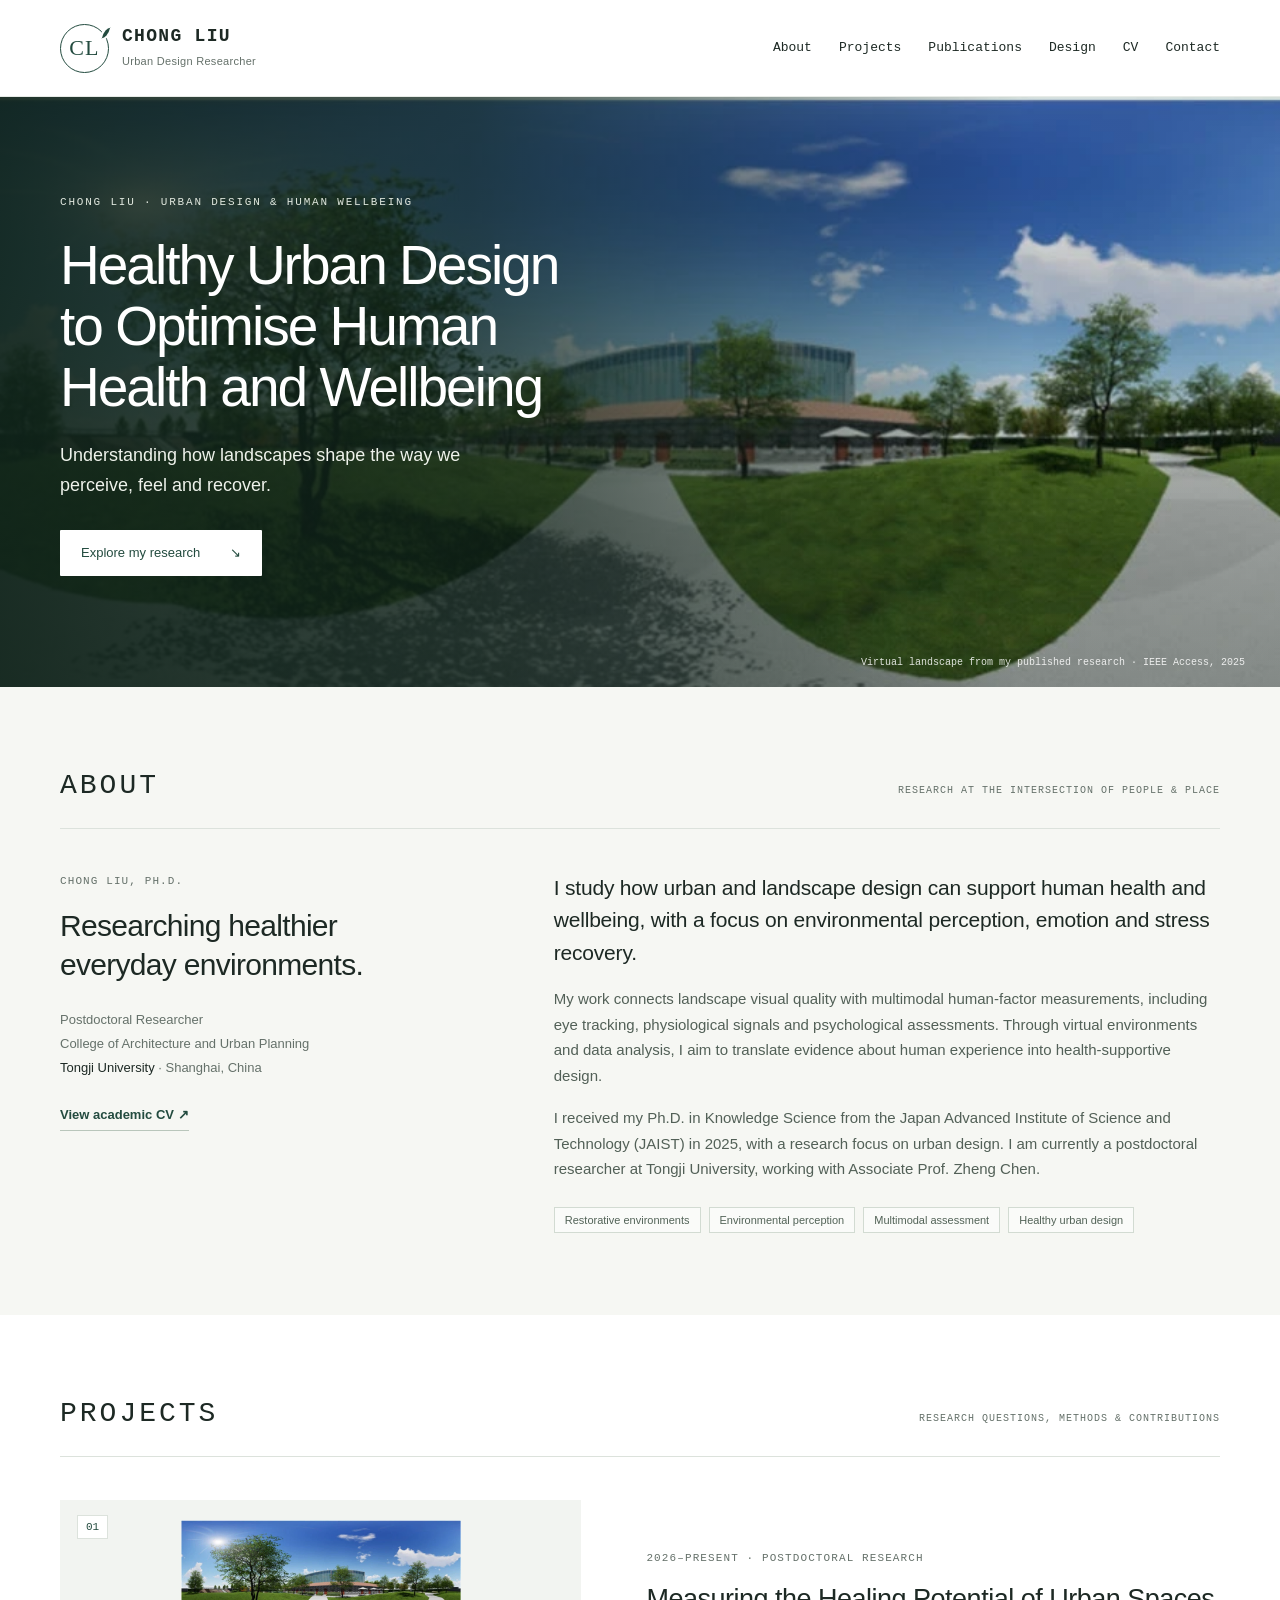
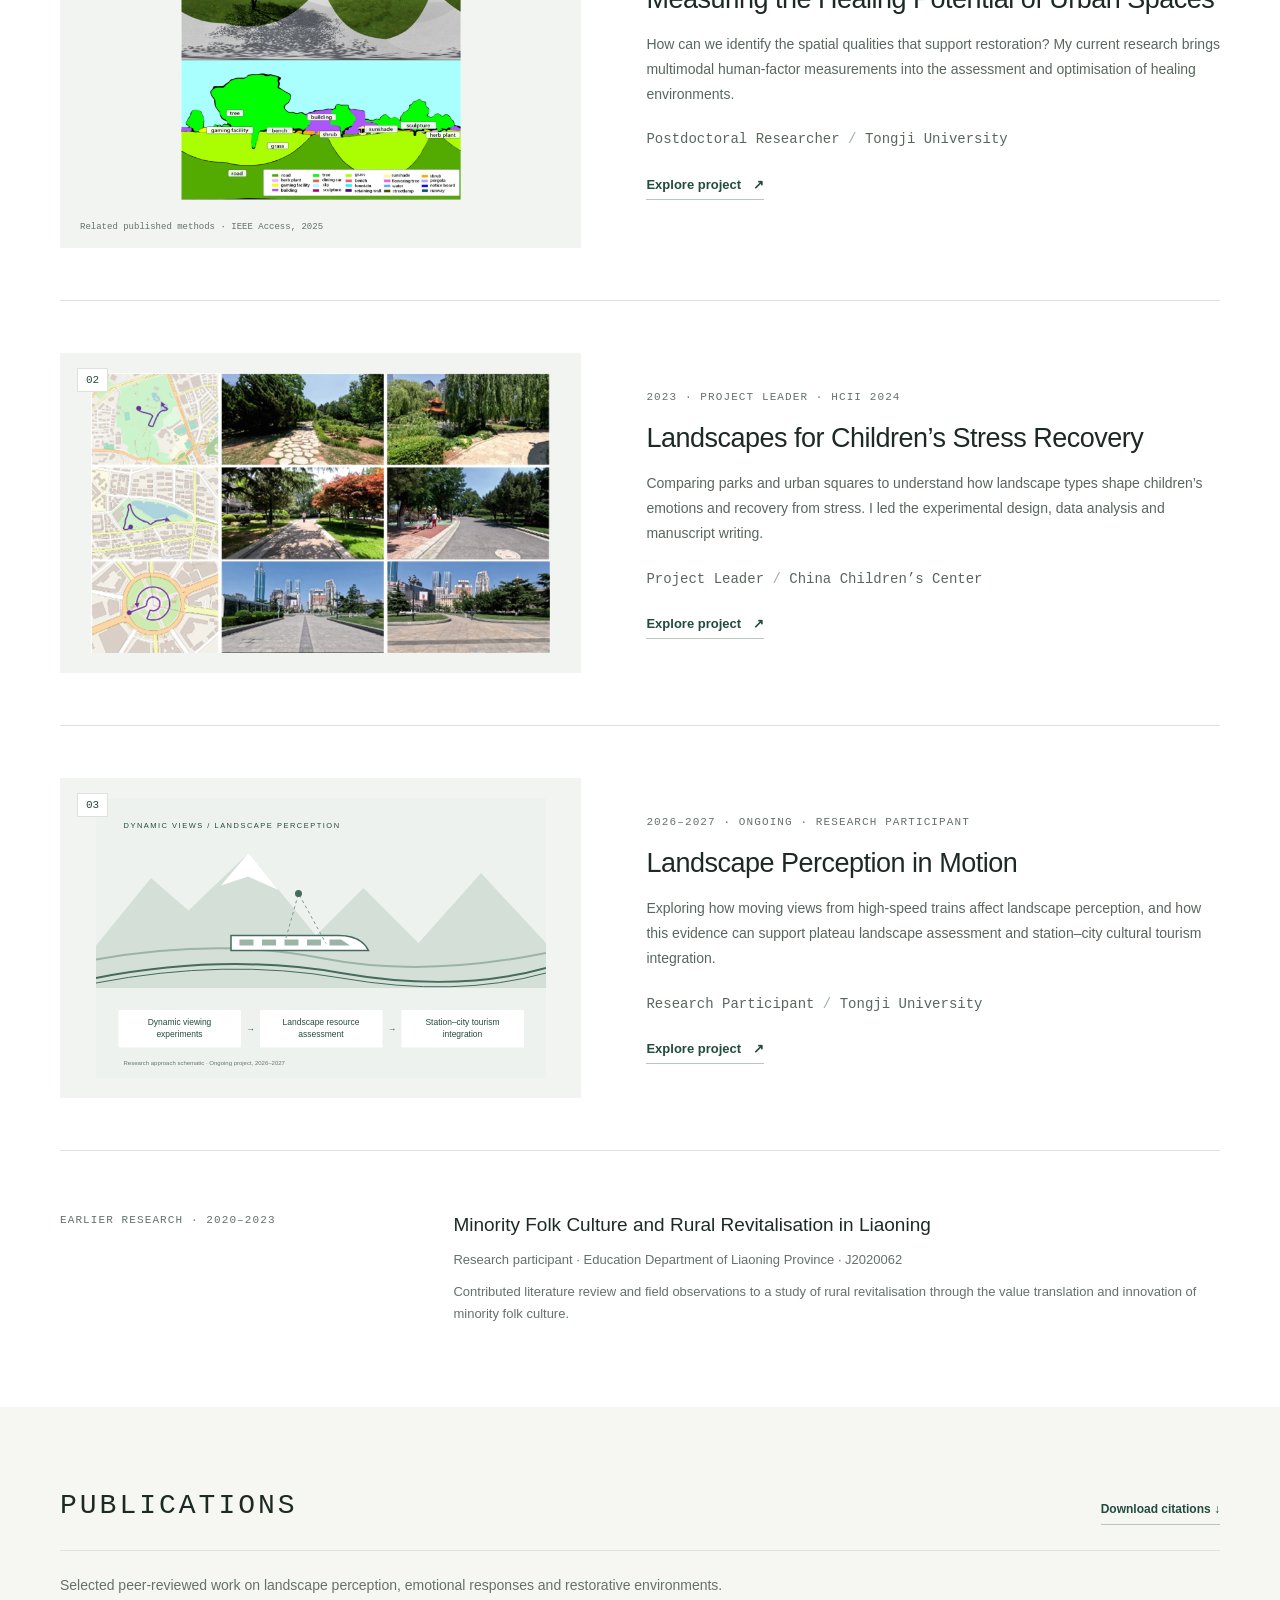
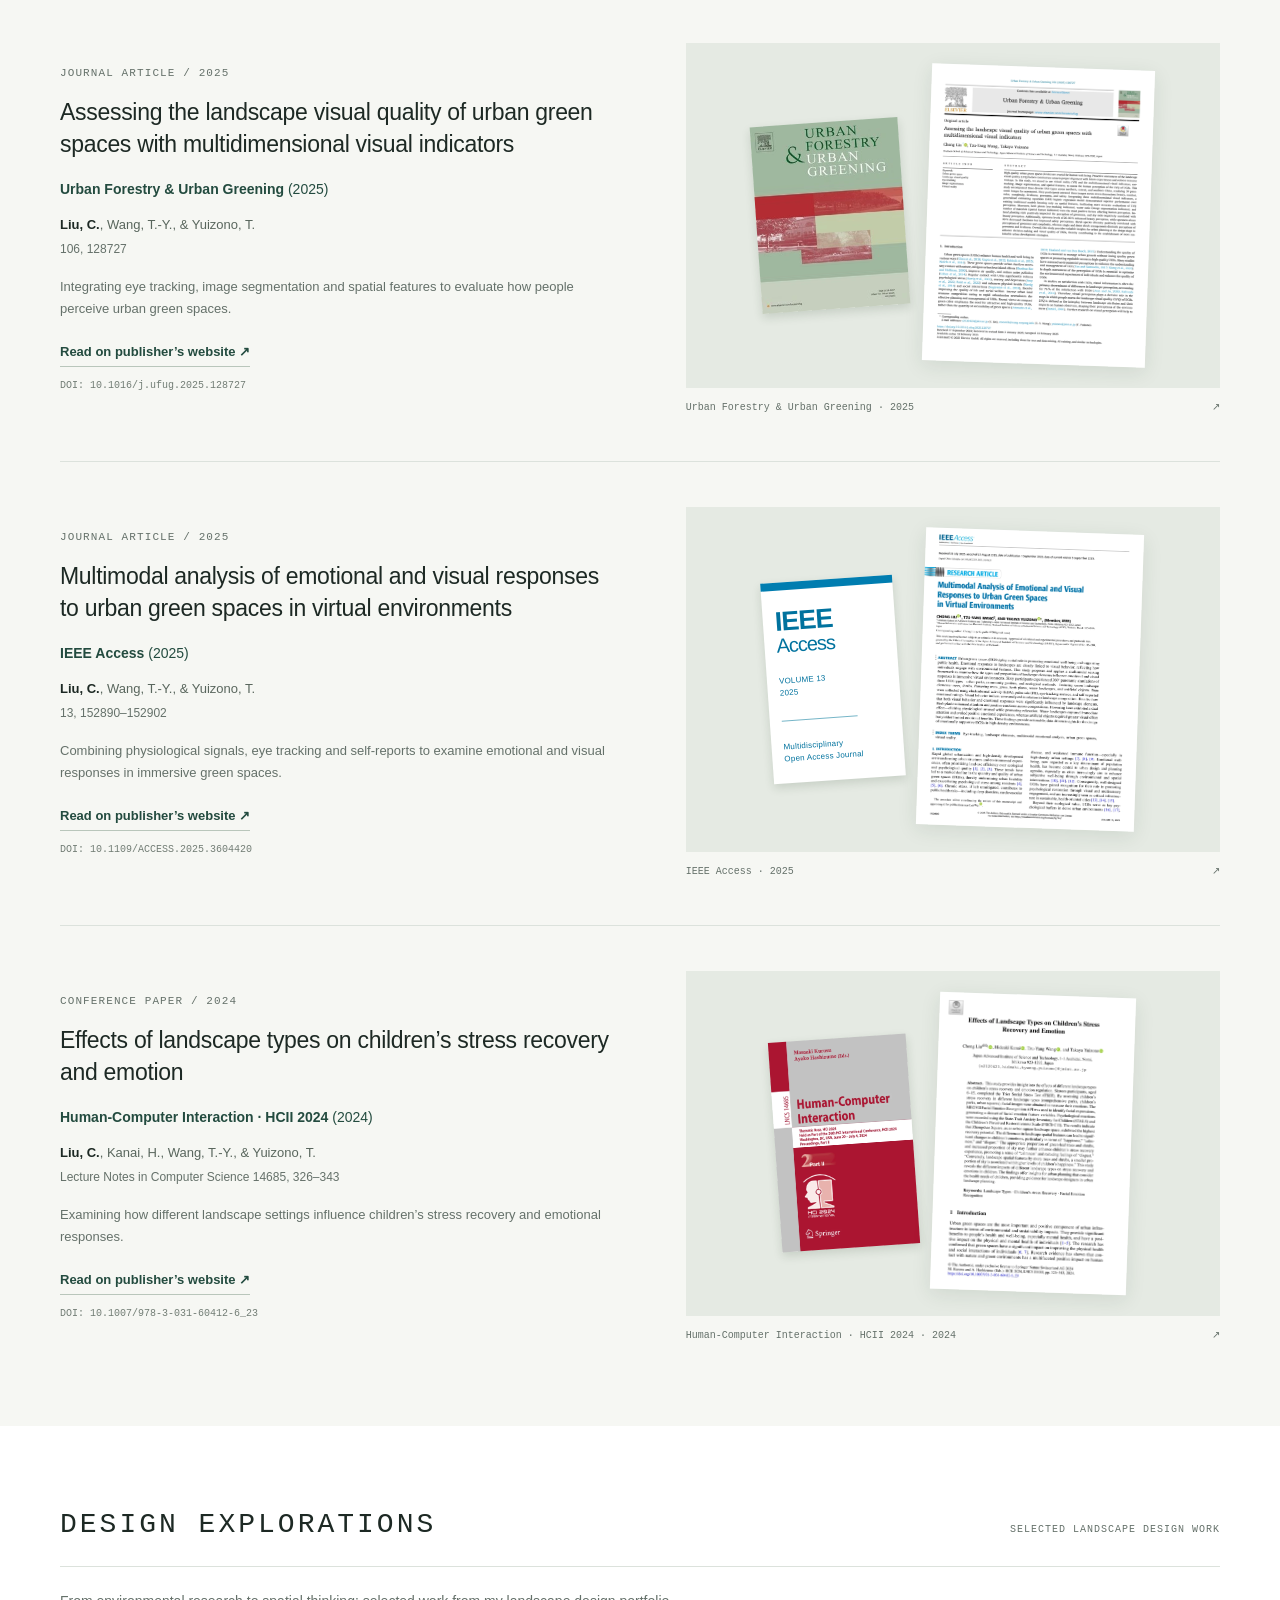
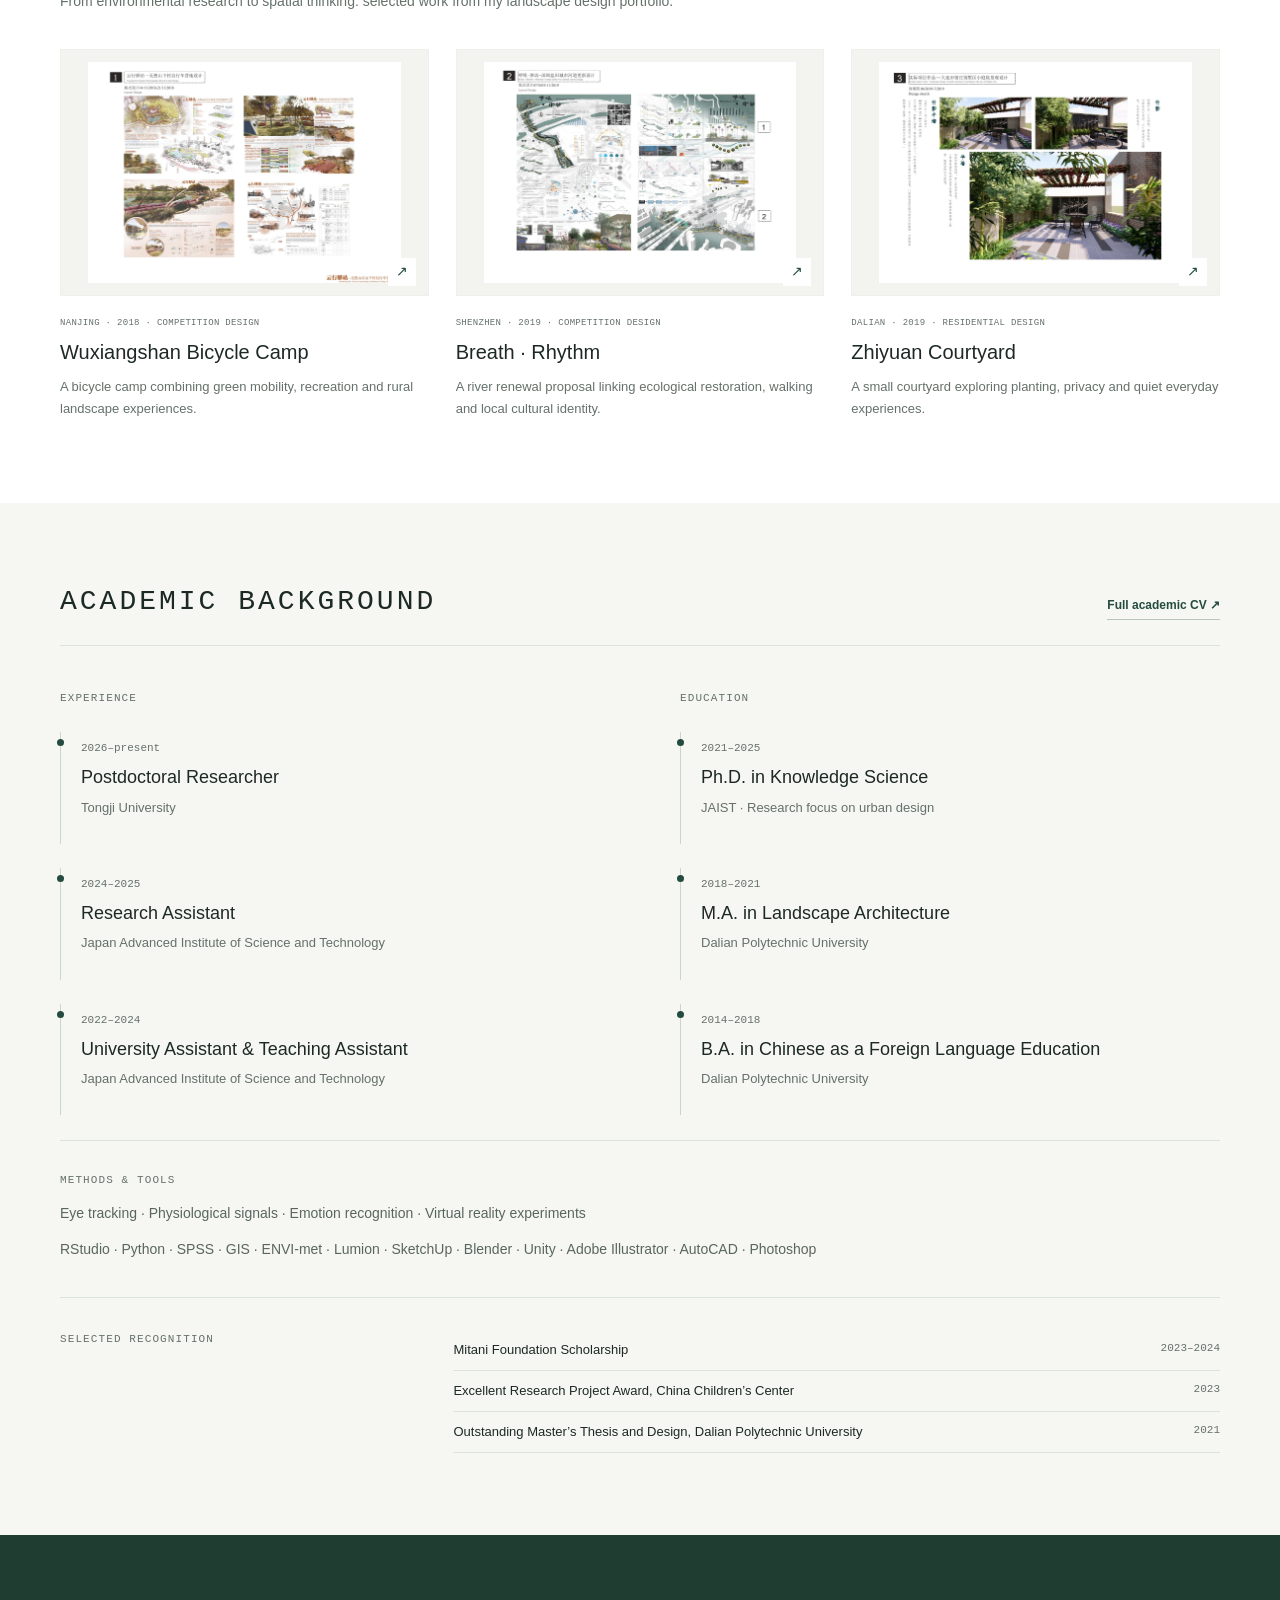
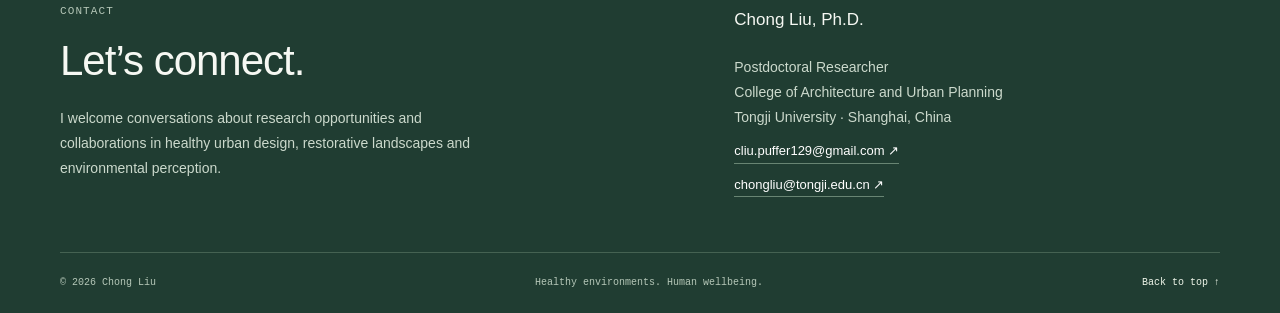
==== index.html @ 57ed661c "Update academic portfolio with research projects and illustrated publications" ====
<!doctype html><html lang="en">
<head><meta charset="utf-8"><meta name="viewport" content="width=device-width, initial-scale=1"><meta name="description" content="Chong Liu, postdoctoral researcher at Tongji University. Healthy urban design to optimise human health and wellbeing through landscape perception and multimodal assessment."><meta name="theme-color" content="#234b3f"><title>Chong Liu | Healthy Urban Design</title><link rel="icon" href="assets/favicon.svg" type="image/svg+xml"><link rel="stylesheet" href="styles.css?v=20261017"><link rel="canonical" href="https://chongliu129.github.io/"><meta property="og:title" content="Chong Liu | Healthy Urban Design"><meta property="og:description" content="Chong Liu, postdoctoral researcher at Tongji University. Healthy urban design to optimise human health and wellbeing through landscape perception and multimodal assessment."><meta property="og:image" content="https://chongliu129.github.io/assets/green-space.webp"><meta property="og:type" content="website"><script type="application/ld+json">{"@context": "https://schema.org", "@type": "Person", "name": "Chong Liu", "url": "https://chongliu129.github.io/", "jobTitle": "Postdoctoral Researcher", "worksFor": {"@type": "CollegeOrUniversity", "name": "Tongji University"}, "alumniOf": [{"@type": "CollegeOrUniversity", "name": "Japan Advanced Institute of Science and Technology"}, {"@type": "CollegeOrUniversity", "name": "Dalian Polytechnic University"}], "knowsAbout": ["Healthy urban design", "Environmental perception", "Restorative environments", "Multimodal assessment"]}</script></head>

<body id="top"><a class="skip-link" href="#main">Skip to content</a>

<header class="site-header"><div class="wrap header-inner"><a class="brand" href="/" aria-label="Chong Liu home"><span class="monogram" aria-hidden="true">CL<span></span></span><span>CHONG LIU<small>Urban Design Researcher</small></span></a><button class="menu-toggle" aria-expanded="false" aria-controls="primary-nav">Menu <span aria-hidden="true">☰</span></button>
<nav id="primary-nav" aria-label="Primary navigation"><a href="/#about">About</a><a href="/#projects">Projects</a><a href="/#publications">Publications</a><a href="/#design">Design</a><a href="cv.html">CV</a><a href="/#contact">Contact</a></nav>
</div></header>

<main id="main">
<section class="hero"><img class="hero-image" src="assets/green-space.webp" alt="Panoramic virtual urban green space used in Chong Liu’s published landscape research" fetchpriority="high" width="956" height="411"><div class="hero-shade"></div><div class="wrap hero-inner"><p class="eyebrow">CHONG LIU · URBAN DESIGN &amp; HUMAN WELLBEING</p><h1>Healthy Urban Design<br>to Optimise Human<br>Health and Wellbeing</h1><p class="hero-lead">Understanding how landscapes shape the way we<br class="desktop-break"> perceive, feel and recover.</p><a class="button light" href="#projects">Explore my research <span aria-hidden="true">↘</span></a></div><p class="hero-caption">Virtual landscape from my published research · IEEE Access, 2025</p></section>

<section id="about" class="section about"><div class="wrap"><div class="section-head"><h2>About</h2><span>RESEARCH AT THE INTERSECTION OF PEOPLE &amp; PLACE</span></div><div class="about-grid"><div class="profile"><p class="eyebrow">CHONG LIU, PH.D.</p><h3>Researching healthier<br>everyday environments.</h3><p>Postdoctoral Researcher<br>College of Architecture and Urban Planning<br><strong>Tongji University</strong> · Shanghai, China</p><a class="text-link" href="cv.html">View academic CV ↗</a></div><div class="about-copy"><p class="intro">I study how urban and landscape design can support human health and wellbeing, with a focus on environmental perception, emotion and stress recovery.</p><p>My work connects landscape visual quality with multimodal human-factor measurements, including eye tracking, physiological signals and psychological assessments. Through virtual environments and data analysis, I aim to translate evidence about human experience into health-supportive design.</p><p>I received my Ph.D. in Knowledge Science from the Japan Advanced Institute of Science and Technology (JAIST) in 2025, with a research focus on urban design. I am currently a postdoctoral researcher at Tongji University, working with Associate Prof. Zheng Chen.</p><div class="research-tags"><span>Restorative environments</span><span>Environmental perception</span><span>Multimodal assessment</span><span>Healthy urban design</span></div></div></div></div></section>

<section id="projects" class="section projects"><div class="wrap"><div class="section-head"><h2>Projects</h2><span>RESEARCH QUESTIONS, METHODS &amp; CONTRIBUTIONS</span></div>
<article class="project-row"><a class="project-image" href="spatial-healing.html"><img src="assets/landscape-analysis.webp" alt="Panoramic urban green space and semantic segmentation from published multimodal landscape research" loading="lazy" width="700" height="440"><span class="image-index">01</span><span class="project-image-note">Related published methods · IEEE Access, 2025</span></a><div class="project-copy"><p class="eyebrow">2026–present · Postdoctoral research</p><h3><a href="spatial-healing.html">Measuring the Healing Potential of Urban Spaces</a></h3><p>How can we identify the spatial qualities that support restoration? My current research brings multimodal human-factor measurements into the assessment and optimisation of healing environments.</p><p class="project-role">Postdoctoral Researcher<span> / </span>Tongji University</p><a class="text-link" href="spatial-healing.html">Explore project <span aria-hidden="true">↗</span></a></div></article>

<article class="project-row"><a class="project-image" href="children-landscapes.html"><img src="assets/children-landscapes.webp" alt="Study sites showing comprehensive parks, children’s parks and urban squares used in the child stress recovery study" loading="lazy" width="700" height="440"><span class="image-index">02</span></a><div class="project-copy"><p class="eyebrow">2023 · Project leader · HCII 2024</p><h3><a href="children-landscapes.html">Landscapes for Children’s Stress Recovery</a></h3><p>Comparing parks and urban squares to understand how landscape types shape children’s emotions and recovery from stress. I led the experimental design, data analysis and manuscript writing.</p><p class="project-role">Project Leader<span> / </span>China Children’s Center</p><a class="text-link" href="children-landscapes.html">Explore project <span aria-hidden="true">↗</span></a></div></article>

<article class="project-row"><a class="project-image" href="railway-landscapes.html"><img src="assets/railway-methods.svg" alt="Research approach from dynamic viewing experiments to landscape assessment and station–city tourism integration" loading="lazy" width="700" height="440"><span class="image-index">03</span></a><div class="project-copy"><p class="eyebrow">2026–2027 · Ongoing · Research participant</p><h3><a href="railway-landscapes.html">Landscape Perception in Motion</a></h3><p>Exploring how moving views from high-speed trains affect landscape perception, and how this evidence can support plateau landscape assessment and station–city cultural tourism integration.</p><p class="project-role">Research Participant<span> / </span>Tongji University</p><a class="text-link" href="railway-landscapes.html">Explore project <span aria-hidden="true">↗</span></a></div></article>

<article class="past-project"><p class="eyebrow">EARLIER RESEARCH · 2020–2023</p><div><h3>Minority Folk Culture and Rural Revitalisation in Liaoning</h3><p>Research participant · Education Department of Liaoning Province · J2020062</p><p>Contributed literature review and field observations to a study of rural revitalisation through the value translation and innovation of minority folk culture.</p></div></article>
</div></section>

<section id="publications" class="section publications"><div class="wrap"><div class="section-head"><h2>Publications</h2><a class="text-link" href="publications.bib" download>Download citations ↓</a></div><p class="section-note">Selected peer-reviewed work on landscape perception, emotional responses and restorative environments.</p>
<article class="publication" id="ufug"><div class="pub-copy"><p class="eyebrow">Journal article <span> / </span> 2025</p><h3><a href="https://www.sciencedirect.com/science/article/pii/S1618866725000615" target="_blank" rel="noopener noreferrer">Assessing the landscape visual quality of urban green spaces with multidimensional visual indicators</a></h3><p class="journal">Urban Forestry & Urban Greening <span>(2025)</span></p><p class="authors"><strong>Liu, C.</strong>, Wang, T.-Y., &amp; Yuizono, T.</p><p class="volume">106, 128727</p><p class="pub-summary">Integrating eye tracking, image segmentation and spatial features to evaluate how people perceive urban green spaces.</p><a class="text-link" href="https://www.sciencedirect.com/science/article/pii/S1618866725000615" target="_blank" rel="noopener noreferrer">Read on publisher’s website ↗</a><p class="doi">DOI: 10.1016/j.ufug.2025.128727</p></div><a class="publication-preview" href="https://www.sciencedirect.com/science/article/pii/S1618866725000615" target="_blank" rel="noopener noreferrer" aria-label="Read Assessing the landscape visual quality of urban green spaces with multidimensional visual indicators on the publisher’s website"><div class="preview-surface"><img class="journal-cover" src="assets/ufug-cover.webp" alt="Urban Forestry &amp; Urban Greening cover" loading="lazy"><img class="paper-page" src="assets/paper-1.webp" alt="First page of Assessing the landscape visual quality of urban green spaces with multidimensional visual indicators" loading="lazy"></div><span class="preview-caption">Urban Forestry & Urban Greening · 2025 <span aria-hidden="true">↗</span></span></a></article>

<article class="publication" id="ieee"><div class="pub-copy"><p class="eyebrow">Journal article <span> / </span> 2025</p><h3><a href="https://ieeexplore.ieee.org/abstract/document/11145757" target="_blank" rel="noopener noreferrer">Multimodal analysis of emotional and visual responses to urban green spaces in virtual environments</a></h3><p class="journal">IEEE Access <span>(2025)</span></p><p class="authors"><strong>Liu, C.</strong>, Wang, T.-Y., &amp; Yuizono, T.</p><p class="volume">13, 152890–152902</p><p class="pub-summary">Combining physiological signals, eye tracking and self-reports to examine emotional and visual responses in immersive green spaces.</p><a class="text-link" href="https://ieeexplore.ieee.org/abstract/document/11145757" target="_blank" rel="noopener noreferrer">Read on publisher’s website ↗</a><p class="doi">DOI: 10.1109/ACCESS.2025.3604420</p></div><a class="publication-preview" href="https://ieeexplore.ieee.org/abstract/document/11145757" target="_blank" rel="noopener noreferrer" aria-label="Read Multimodal analysis of emotional and visual responses to urban green spaces in virtual environments on the publisher’s website"><div class="preview-surface"><span class="journal-badge"><b>IEEE<span>Access</span></b><small>VOLUME 13<br>2025</small><span class="badge-line"></span><small>Multidisciplinary<br>Open Access Journal</small></span><img class="paper-page" src="assets/paper-2.webp" alt="First page of Multimodal analysis of emotional and visual responses to urban green spaces in virtual environments" loading="lazy"></div><span class="preview-caption">IEEE Access · 2025 <span aria-hidden="true">↗</span></span></a></article>

<article class="publication" id="hcii"><div class="pub-copy"><p class="eyebrow">Conference paper <span> / </span> 2024</p><h3><a href="https://link.springer.com/chapter/10.1007/978-3-031-60412-6_23" target="_blank" rel="noopener noreferrer">Effects of landscape types on children’s stress recovery and emotion</a></h3><p class="journal">Human-Computer Interaction · HCII 2024 <span>(2024)</span></p><p class="authors"><strong>Liu, C.</strong>, Kanai, H., Wang, T.-Y., &amp; Yuizono, T.</p><p class="volume">Lecture Notes in Computer Science 14685, 326–343</p><p class="pub-summary">Examining how different landscape settings influence children’s stress recovery and emotional responses.</p><a class="text-link" href="https://link.springer.com/chapter/10.1007/978-3-031-60412-6_23" target="_blank" rel="noopener noreferrer">Read on publisher’s website ↗</a><p class="doi">DOI: 10.1007/978-3-031-60412-6_23</p></div><a class="publication-preview" href="https://link.springer.com/chapter/10.1007/978-3-031-60412-6_23" target="_blank" rel="noopener noreferrer" aria-label="Read Effects of landscape types on children’s stress recovery and emotion on the publisher’s website"><div class="preview-surface"><img class="journal-cover" src="assets/hcii-book.webp" alt="Human-Computer Interaction · HCII 2024 cover" loading="lazy"><img class="paper-page" src="assets/paper-3.webp" alt="First page of Effects of landscape types on children’s stress recovery and emotion" loading="lazy"></div><span class="preview-caption">Human-Computer Interaction · HCII 2024 · 2024 <span aria-hidden="true">↗</span></span></a></article>
</div></section>

<section id="design" class="section design"><div class="wrap"><div class="section-head"><h2>Design Explorations</h2><span>SELECTED LANDSCAPE DESIGN WORK</span></div><p class="section-note">From environmental research to spatial thinking: selected work from my landscape design portfolio.</p><div class="design-grid">
<article class="design-card"><a class="design-open" href="assets/bicycle-camp.webp" data-image="assets/bicycle-camp.webp" data-title="Wuxiangshan Bicycle Camp" aria-label="Enlarge Wuxiangshan Bicycle Camp portfolio sheet"><img src="assets/bicycle-camp.webp" alt="Original portfolio sheet for Wuxiangshan Bicycle Camp" loading="lazy" width="800" height="565"><span aria-hidden="true">↗</span></a><p class="eyebrow">Nanjing · 2018 · Competition design</p><h3>Wuxiangshan Bicycle Camp</h3><p>A bicycle camp combining green mobility, recreation and rural landscape experiences.</p></article>

<article class="design-card"><a class="design-open" href="assets/river-renewal.webp" data-image="assets/river-renewal.webp" data-title="Breath · Rhythm" aria-label="Enlarge Breath · Rhythm portfolio sheet"><img src="assets/river-renewal.webp" alt="Original portfolio sheet for Breath · Rhythm" loading="lazy" width="800" height="565"><span aria-hidden="true">↗</span></a><p class="eyebrow">Shenzhen · 2019 · Competition design</p><h3>Breath · Rhythm</h3><p>A river renewal proposal linking ecological restoration, walking and local cultural identity.</p></article>

<article class="design-card"><a class="design-open" href="assets/courtyard.webp" data-image="assets/courtyard.webp" data-title="Zhiyuan Courtyard" aria-label="Enlarge Zhiyuan Courtyard portfolio sheet"><img src="assets/courtyard.webp" alt="Original portfolio sheet for Zhiyuan Courtyard" loading="lazy" width="800" height="565"><span aria-hidden="true">↗</span></a><p class="eyebrow">Dalian · 2019 · Residential design</p><h3>Zhiyuan Courtyard</h3><p>A small courtyard exploring planting, privacy and quiet everyday experiences.</p></article>
</div></div></section>

<dialog id="image-viewer" aria-labelledby="viewer-title"><div class="viewer-bar"><h2 id="viewer-title">Portfolio</h2><button type="button" class="close-viewer" aria-label="Close image preview">Close ×</button></div><img id="viewer-image" alt=""><p>Original portfolio sheet · Chong Liu</p></dialog>

<section id="background" class="section background"><div class="wrap"><div class="section-head"><h2>Academic Background</h2><a href="cv.html" class="text-link">Full academic CV ↗</a></div><div class="background-grid"><div><p class="eyebrow">EXPERIENCE</p>
<article class="timeline-item"><time>2026–present</time><h3>Postdoctoral Researcher</h3><p>Tongji University</p></article>

<article class="timeline-item"><time>2024–2025</time><h3>Research Assistant</h3><p>Japan Advanced Institute of Science and Technology</p></article>

<article class="timeline-item"><time>2022–2024</time><h3>University Assistant &amp; Teaching Assistant</h3><p>Japan Advanced Institute of Science and Technology</p></article>
</div><div><p class="eyebrow">EDUCATION</p>
<article class="timeline-item"><time>2021–2025</time><h3>Ph.D. in Knowledge Science</h3><p>JAIST · Research focus on urban design</p></article>

<article class="timeline-item"><time>2018–2021</time><h3>M.A. in Landscape Architecture</h3><p>Dalian Polytechnic University</p></article>

<article class="timeline-item"><time>2014–2018</time><h3>B.A. in Chinese as a Foreign Language Education</h3><p>Dalian Polytechnic University</p></article>
</div></div><div class="methods-strip"><p class="eyebrow">METHODS &amp; TOOLS</p><p>Eye tracking · Physiological signals · Emotion recognition · Virtual reality experiments</p><p>RStudio · Python · SPSS · GIS · ENVI-met · Lumion · SketchUp · Blender · Unity · Adobe Illustrator · AutoCAD · Photoshop</p></div><div class="recognition"><p class="eyebrow">SELECTED RECOGNITION</p><ul><li>Mitani Foundation Scholarship <span>2023–2024</span></li><li>Excellent Research Project Award, China Children’s Center <span>2023</span></li><li>Outstanding Master’s Thesis and Design, Dalian Polytechnic University <span>2021</span></li></ul></div></div></section>
</main>

<footer id="contact"><div class="wrap contact-grid"><div><p class="eyebrow">CONTACT</p><h2>Let’s connect.</h2><p>I welcome conversations about research opportunities and collaborations in healthy urban design, restorative landscapes and environmental perception.</p></div><div class="contact-details"><strong>Chong Liu, Ph.D.</strong><p>Postdoctoral Researcher<br>College of Architecture and Urban Planning<br>Tongji University · Shanghai, China</p><a href="mailto:cliu.puffer129@gmail.com">cliu.puffer129@gmail.com ↗</a><a href="mailto:chongliu@tongji.edu.cn">chongliu@tongji.edu.cn ↗</a></div></div><div class="wrap footer-bottom"><span>© 2026 Chong Liu</span><span>Healthy environments. Human wellbeing.</span><a href="#top">Back to top ↑</a></div></footer>
<script src="script.js?v=20261017" defer></script></body>
</html>
---- styles.css ----
:root{--ink:#1d2924;--green:#234b3f;--muted:#65716a;--line:#dce2dc;--paper:#f6f7f3;--sans:Arial,Helvetica,sans-serif;--mono:'SFMono-Regular',Consolas,'Liberation Mono',monospace}
*{box-sizing:border-box}
html{scroll-behavior:smooth;scroll-padding-top:110px}
body{margin:0;background:#fff;color:var(--ink);font:16px/1.7 var(--sans);-webkit-font-smoothing:antialiased}
img{display:block;max-width:100%}
a{color:inherit;text-decoration:none}
button{font:inherit;cursor:pointer}
a,button{touch-action:manipulation}
a:focus-visible,button:focus-visible,summary:focus-visible{outline:3px solid #b58732;outline-offset:5px}
a:hover{color:var(--green)}
h1,h2,h3,p,figure{margin:0}
h1,h2,h3{line-height:1.2}
p+p{margin-top:17px}
.wrap{width:min(1160px,calc(100% - 96px));margin-inline:auto}
.skip-link{position:fixed;left:20px;top:-80px;background:var(--green);color:#fff;padding:10px 20px;z-index:100}
.skip-link:focus{top:12px}
.site-header{position:sticky;top:0;z-index:20;background:rgba(255,255,255,.97);border-bottom:1px solid #e7ebe7}
.header-inner{min-height:96px;display:flex;align-items:center;justify-content:space-between;gap:30px}
.brand{display:flex;align-items:center;gap:13px;font-family:var(--mono);font-size:18px;font-weight:600;letter-spacing:1.3px;line-height:1.2}
.brand small{display:block;letter-spacing:.3px;font:11px/1.5 var(--sans);font-weight:400;color:var(--muted);margin-top:5px}
.monogram{display:flex;align-items:center;justify-content:center;width:49px;height:49px;border:1px solid var(--green);border-radius:50%;font:22px Georgia,serif;color:var(--green);position:relative}
.monogram span{width:10px;height:16px;border-radius:90% 0;background:var(--green);position:absolute;right:-3px;top:0;transform:rotate(12deg);border:2px solid white}
nav{display:flex;gap:27px;font-size:13px;font-family:var(--mono)}
nav a{padding:9px 0;position:relative}
nav a:after{content:'';position:absolute;height:1px;background:var(--green);bottom:3px;left:0;width:0;transition:width .18s}
nav a:hover:after,nav a[aria-current=location]:after{width:100%}
.menu-toggle{display:none;background:none;border:0}
.hero{position:relative;min-height:590px;display:flex;align-items:center;background:#243c31;isolation:isolate;color:#fff;overflow:hidden}
.hero-image{position:absolute;inset:0;width:100%;height:100%;object-fit:cover;object-position:center;z-index:-3}
.hero-shade{position:absolute;inset:0;z-index:-2;background:linear-gradient(90deg,rgba(15,35,26,.93),rgba(16,35,26,.74) 37%,rgba(16,35,26,.14) 80%),linear-gradient(0deg,rgba(10,26,18,.25),transparent 55%)}
.hero-inner{padding-block:70px 85px}
.eyebrow{font:11px/1.7 var(--mono);font-weight:500;letter-spacing:1.1px;text-transform:uppercase;color:var(--muted)}
.hero .eyebrow{color:#e1e8df;margin-bottom:23px;letter-spacing:1.8px}
.hero h1{font-size:clamp(36px,4.3vw,62px);font-weight:500;line-height:1.11;letter-spacing:-2px;max-width:920px}
.hero-lead{font-size:18px;line-height:1.65;color:#eef2eb;margin-top:23px}
.button{display:inline-flex;align-items:center;justify-content:space-between;gap:30px;padding:11px 20px;font-size:13px;line-height:1.7;border:1px solid transparent;border-radius:1px;transition:background .18s,color .18s}
.button.light{background:#fff;color:var(--green);margin-top:29px}
.button.light:hover{background:#e1e8df}
.button.primary{background:var(--green);color:#fff}
.button.primary:hover{background:#17362c}
.hero-caption{position:absolute;bottom:17px;right:35px;font:10px/1.5 var(--mono);color:white;opacity:.85;text-align:right}
.section{padding-block:82px}
.section-head{display:flex;align-items:baseline;justify-content:space-between;gap:25px;border-bottom:1px solid var(--line);padding-bottom:25px;margin-bottom:43px}
.section-head h2{font:28px/1.2 var(--mono);letter-spacing:3px;text-transform:uppercase;font-weight:400}
.section-head>span{font:10px/1.6 var(--mono);letter-spacing:1px;color:var(--muted);text-align:right}
.section-head .text-link{font-size:12px;white-space:nowrap}
.about{background:var(--paper)}
.about-grid{display:grid;grid-template-columns:1fr 1.65fr;gap:90px}
.profile h3{font-size:30px;font-weight:400;line-height:1.28;letter-spacing:-.7px;margin-top:17px}
.profile>p:not(.eyebrow){font-size:13px;line-height:1.85;margin-top:24px;color:var(--muted)}
.profile strong{font-weight:500;color:var(--ink)}
.text-link{display:inline-flex;gap:12px;align-items:center;color:var(--green);font-size:13px;font-weight:600;border-bottom:1px solid #b9c6bb;line-height:1.8;padding-bottom:3px}
.text-link:hover{border-color:var(--green)}
.profile>.text-link{margin-top:23px}
.intro{font-size:21px;line-height:1.55;letter-spacing:-.2px}
.about-copy>p:not(.intro){font-size:15px;color:#526057}
.research-tags{display:flex;flex-wrap:wrap;gap:8px;margin-top:25px}
.research-tags span{font-size:11px;padding:3px 10px;border:1px solid #d2dbd2;color:#526357;background:#fff8}
.project-row{display:grid;grid-template-columns:1fr 1.1fr;gap:65px;align-items:center;padding-block:0 52px;margin-bottom:52px;border-bottom:1px solid var(--line)}
.project-row:last-of-type{margin-bottom:0}
.project-image{display:block;background:#f2f4f1;position:relative;overflow:hidden}
.project-image img{width:100%;height:320px;object-fit:contain;padding:20px;transition:transform .3s}
.project-image:hover img{transform:scale(1.025)}
.image-index{position:absolute;top:15px;left:17px;font:11px var(--mono);color:var(--green);background:#fff;padding:5px 8px;border:1px solid var(--line)}
.project-copy h3{font-size:27px;font-weight:500;line-height:1.28;letter-spacing:-.5px;margin:15px 0}
.project-copy>p:not(.eyebrow){font-size:14px;color:#59665e;line-height:1.8}
.project-copy .project-role{font:11px/1.6 var(--mono);margin-top:20px;color:var(--green)}
.project-role span{color:#a1afa5}
.project-copy>.text-link{margin-top:20px}
.past-project{display:grid;grid-template-columns:1fr 2.2fr;gap:45px;padding-top:8px}
.past-project h3{font-size:19px;font-weight:500;line-height:1.45}
.past-project div p{font-size:13px;color:var(--muted);margin-top:10px}
.publications{background:var(--paper)}
.section-note{font-size:14px;color:var(--muted);margin-top:-20px;margin-bottom:35px}
.publication{display:grid;grid-template-columns:1.05fr 1fr;align-items:center;gap:65px;padding:45px 0;border-bottom:1px solid var(--line);scroll-margin-top:115px}
.publication:first-of-type{padding-top:10px}
.publication:last-child{border:0;padding-bottom:0}
.pub-copy h3{font-size:23px;font-weight:500;line-height:1.4;letter-spacing:-.3px;margin-top:13px}
.journal{font-size:14px;font-weight:600;color:var(--green);margin-top:18px}
.journal span{font-weight:400}
.authors{font-size:13px;margin-top:12px;color:#59665d}
.authors strong{font-weight:600;color:var(--ink)}
.volume{font-size:12px;color:var(--muted);margin-top:3px}
.pub-summary{font-size:13px;color:var(--muted);margin-top:16px}
.pub-copy>.text-link{margin-top:20px}
.doi{font:10px/1.7 var(--mono);color:#727d75;margin-top:10px;overflow-wrap:anywhere}
.publication-preview{display:block;min-width:0}
.preview-surface{position:relative;background:#e5eae3;min-height:345px;display:flex;align-items:center;justify-content:center;gap:22px;padding:24px 28px;overflow:hidden;transition:background .2s}
.publication-preview:hover .preview-surface{background:#dce4da}
.paper-page{height:297px;width:auto;max-width:64%;object-fit:contain;object-position:top;box-shadow:0 5px 20px #2038241a;transform:rotate(2deg)}
.journal-cover{max-width:31%;width:auto;max-height:210px;object-fit:contain;box-shadow:0 4px 10px #243b2426;transform:rotate(-4deg)}
.journal-badge{width:132px;min-width:90px;height:201px;background:#fff;box-shadow:0 4px 10px #243b2426;padding:18px 12px;transform:rotate(-4deg);border-top:8px solid #007db0;display:flex;flex-direction:column;justify-content:space-between;color:#00729e}
.journal-badge b{font-size:27px;letter-spacing:-1px;line-height:1}
.journal-badge b span{display:block;font-size:20px;font-weight:400;letter-spacing:-1px}
.journal-badge small{font-size:8px;line-height:1.5;letter-spacing:.2px}
.badge-line{height:1px;background:#77b6c8;width:70%}
.preview-caption{display:flex;align-items:center;justify-content:space-between;gap:10px;font:10px/1.6 var(--mono);color:var(--muted);margin-top:12px}
.design-grid{display:grid;grid-template-columns:repeat(3,1fr);gap:27px}
.design-card .design-open{display:block;position:relative;background:#f3f4f0;overflow:hidden;border:1px solid #eef0ec}
.design-open img{width:100%;height:245px;object-fit:contain;padding:12px;transition:transform .3s}
.design-open:hover img{transform:scale(1.03)}
.design-open>span{position:absolute;right:12px;bottom:9px;background:#fff;padding:2px 8px;font-size:14px;color:var(--green)}
.design-card .eyebrow{font-size:9px;letter-spacing:.3px;margin-top:20px}
.design-card h3{font-weight:500;font-size:20px;margin-top:9px}
.design-card>p:last-child{font-size:13px;color:var(--muted);line-height:1.7;margin-top:12px}
.background{background:var(--paper)}
.background-grid{display:grid;grid-template-columns:1fr 1fr;gap:80px}
.timeline-item{position:relative;padding:0 0 25px 20px;margin:24px 0 0;border-left:1px solid #cbd6cb}
.timeline-item:before{position:absolute;content:'';width:7px;height:7px;border-radius:50%;background:var(--green);left:-4px;top:7px}
.timeline-item time{font:11px var(--mono);color:var(--muted)}
.timeline-item h3{font-weight:500;font-size:18px;margin:8px 0}
.timeline-item p{font-size:13px;color:var(--muted)}
.methods-strip{padding-top:30px;border-top:1px solid var(--line);margin-top:25px}
.methods-strip>p:not(.eyebrow){font-size:14px;color:#59665e;margin-top:12px}
.recognition{display:grid;grid-template-columns:1fr 2.2fr;gap:45px;margin-top:35px;padding-top:32px;border-top:1px solid var(--line)}
.recognition ul{list-style:none;padding:0;margin:0;font-size:13px}
.recognition li{padding:9px 0;display:flex;justify-content:space-between;gap:20px;border-bottom:1px solid var(--line)}
.recognition li span{white-space:nowrap;font:11px/1.8 var(--mono);color:var(--muted)}
footer{background:#203d32;color:#f6f8f3;padding:67px 0 22px}
footer .eyebrow{color:#b5c7b8}
footer h2{font-size:42px;font-weight:400;letter-spacing:-1px;margin-top:15px}
.contact-grid{display:grid;grid-template-columns:1.1fr 1fr;gap:140px}
.contact-grid>div>p:not(.eyebrow){font-size:14px;line-height:1.8;color:#cbd9cc;margin-top:20px;max-width:420px}
.contact-details{padding-top:4px}
.contact-details strong{font-size:17px;font-weight:500}
.contact-details>p{font-size:13px;line-height:1.9;color:#cbd9cc;margin-top:13px}
.contact-details>a{display:table;border-bottom:1px solid #688573;color:#fff;font-size:13px;margin-top:10px}
.footer-bottom{display:flex;justify-content:space-between;gap:20px;font:10px/1.6 var(--mono);color:#b5c7b8;border-top:1px solid #456252;padding-top:22px;margin-top:55px}
.footer-bottom a{color:#eef5e9}
dialog{width:min(1250px,95vw);max-height:94vh;padding:18px 22px;border:0;box-shadow:0 20px 100px #0004;background:var(--paper)}
dialog::backdrop{background:#10231ce0}
dialog img{max-height:75vh;width:100%;object-fit:contain}
.viewer-bar{display:flex;justify-content:space-between;align-items:center;gap:20px;margin-bottom:14px}
.viewer-bar h2{font-size:18px;font-weight:500}
.close-viewer{border:1px solid var(--line);background:#fff;padding:5px 12px;font-size:12px}
dialog>p{font-size:11px;color:var(--muted);text-align:center;margin-top:12px}
.detail-page{padding-block:45px 90px}
.back-link{margin-bottom:50px}
.detail-page>.eyebrow{margin-bottom:18px}
.detail-page h1{font-size:clamp(32px,4vw,52px);font-weight:400;letter-spacing:-1.2px;max-width:950px}
.detail-subtitle{font-size:19px;color:var(--muted);max-width:900px;margin-top:20px;line-height:1.5}
.detail-figure{margin-block:38px 50px;background:var(--paper);padding:25px}
.detail-figure img{max-height:560px;width:100%;object-fit:contain}
.detail-figure figcaption{font:11px/1.6 var(--mono);color:var(--muted);margin-top:16px;text-align:center}
.detail-columns{display:grid;grid-template-columns:1fr 2.2fr;gap:70px}
.detail-columns aside p:not(.eyebrow){font-size:13px;line-height:1.8;margin-top:8px}
.detail-columns aside .eyebrow:not(:first-child){margin-top:28px}
.detail-columns h2{font-size:23px;font-weight:500;margin:0 0 18px}
.detail-columns h2:not(:first-child){margin-top:33px}
.detail-columns li{margin:10px 0}
.detail-columns .button{margin-top:30px}
.cv-page{max-width:1000px;padding-block:60px 80px}
.cv-title{display:flex;gap:35px;align-items:flex-start;justify-content:space-between;padding-bottom:32px;border-bottom:2px solid var(--green)}
.cv-title h1{font-size:48px;font-weight:400;letter-spacing:-1px;margin-top:15px}
.cv-title p{font-size:13px;color:var(--muted);margin-top:13px}
.cv-title .button{white-space:nowrap;font-size:12px}
.cv-page section{padding-top:35px}
.cv-page h2{font:19px/1.4 var(--mono);font-weight:500;margin-bottom:22px;border-bottom:1px solid var(--line);padding-bottom:9px}
.cv-page h3{font-size:16px;font-weight:600;line-height:1.5}
.cv-page p,.cv-page li{font-size:13px}
.cv-entry{display:grid;grid-template-columns:190px 1fr;gap:30px;margin-top:23px}
.cv-entry time{font:11px/1.8 var(--mono);color:var(--muted)}
.cv-entry p+p{margin-top:7px;color:var(--muted)}
.cv-publications{padding-left:20px}
.cv-publications li{padding-left:6px;margin-bottom:17px;overflow-wrap:anywhere}
.cv-publications a{color:var(--green);text-decoration:underline;text-decoration-color:#b9c6bb}
.cv-page section>article:not(.cv-entry){margin-top:20px}
.cv-skills{display:grid;grid-template-columns:190px 1fr;font-size:13px;gap:15px 30px}
.cv-skills dt{font-weight:600}
.cv-skills dd{margin:0;color:var(--muted)}
.cv-updated{margin-top:35px;color:var(--muted);font:11px var(--mono)}

@media(min-width:1600px){.hero{min-height:650px}
.hero-image{object-position:center 48%}
}
@media(max-width:1050px){.wrap{width:calc(100% - 64px)}
nav{gap:18px;font-size:12px}
.brand{font-size:15px}
.hero h1{font-size:51px}
.hero{min-height:565px}
.about-grid{gap:50px}
.project-row,.publication{gap:40px}
.project-image img{height:280px}
.preview-surface{padding:22px 16px;gap:15px;min-height:310px}
.paper-page{height:260px}
.journal-cover{max-height:175px}
.journal-badge{width:110px;height:175px;padding:12px 9px}
.contact-grid{gap:70px}
.design-open img{height:200px}
}
@media(max-width:760px){html{scroll-padding-top:85px}
.wrap{width:calc(100% - 40px)}
.header-inner{min-height:78px;gap:15px;flex-wrap:wrap}
.brand{font-size:15px;gap:10px}
.brand small{font-size:10px}
.monogram{width:42px;height:42px;font-size:19px}
.menu-toggle{display:block;font:12px var(--mono);padding:12px 0 12px 15px}
.menu-toggle span{margin-left:6px}
nav{display:none;width:100%;border-top:1px solid var(--line);padding:10px 0 20px;grid-template-columns:repeat(3,1fr);gap:10px;font-size:13px}
nav.is-open{display:grid}
.hero{min-height:540px;align-items:center}
.hero-inner{padding:65px 0 80px}
.hero h1{font-size:clamp(30px,6.4vw,46px);letter-spacing:-1.1px;line-height:1.18}
.hero .eyebrow{font-size:9px;letter-spacing:.8px;max-width:300px}
.hero-lead{font-size:16px;max-width:330px}
.hero-shade{background:linear-gradient(90deg,#10281ee8,#10281e85),linear-gradient(0deg,#10281e66,transparent)}
.hero-image{object-position:61% center}
.hero-caption{font-size:8px;bottom:16px;right:20px;left:20px;text-align:left}
.section{padding:55px 0}
.section-head{padding-bottom:20px;margin-bottom:30px;align-items:flex-start}
.section-head h2{font-size:23px;letter-spacing:1.5px}
.section-head>span{display:none}
.section-head .text-link{font-size:10px;white-space:normal;text-align:right;max-width:120px}
.about-grid{grid-template-columns:1fr;gap:30px}
.profile h3{font-size:28px}
.profile h3 br{display:none}
.profile>p:not(.eyebrow){margin-top:15px}
.profile>.text-link{margin-top:15px}
.intro{font-size:19px}
.about-copy>p:not(.intro){font-size:14px}
.project-row{grid-template-columns:1fr;gap:25px;padding-bottom:35px;margin-bottom:35px}
.project-image img{height:auto;max-height:340px;padding:18px;aspect-ratio:1.45;object-fit:contain}
.project-copy h3{font-size:25px;margin-top:11px}
.project-copy .eyebrow{font-size:10px}
.project-copy>.text-link{margin-top:17px}
.past-project{grid-template-columns:1fr;gap:15px}
.section-note{font-size:13px;margin-top:-10px;margin-bottom:25px}
.publication{grid-template-columns:1fr;gap:27px;padding:35px 0}
.pub-copy h3{font-size:22px}
.publication-preview{max-width:500px;width:100%}
.preview-surface{min-height:310px;padding:24px;gap:28px}
.paper-page{height:275px}
.journal-cover{max-height:205px}
.journal-badge{width:128px;height:192px}
.preview-caption{font-size:9px}
.design-grid{grid-template-columns:1fr;gap:35px}
.design-open img{height:auto;max-height:350px;padding:12px}
.design-card .eyebrow{margin-top:17px}
.background-grid{grid-template-columns:1fr;gap:25px}
.timeline-item{margin-top:20px}
.recognition{grid-template-columns:1fr;gap:14px}
.recognition li{font-size:12px;align-items:baseline}
.recognition li span{font-size:10px}
.methods-strip>p:not(.eyebrow){font-size:13px}
.contact-grid{grid-template-columns:1fr;gap:38px}
footer{padding-top:50px}
footer h2{font-size:36px}
.footer-bottom{margin-top:38px;flex-wrap:wrap;font-size:9px}
.footer-bottom>span:nth-child(2){display:none}
.detail-page{padding-block:35px 60px}
.back-link{margin-bottom:35px}
.detail-subtitle{font-size:17px}
.detail-figure{padding:14px;margin-block:27px 35px}
.detail-figure figcaption{font-size:9px}
.detail-columns{grid-template-columns:1fr;gap:35px}
.detail-columns aside{border-bottom:1px solid var(--line);padding-bottom:25px}
.detail-columns h2{font-size:21px}
.detail-columns p,.detail-columns li{font-size:14px}
.cv-page{padding-block:35px 55px}
.cv-title{display:block}
.cv-title .button{margin-top:20px}
.cv-title h1{font-size:39px}
.cv-entry{grid-template-columns:1fr;gap:8px}
.cv-skills{grid-template-columns:1fr;gap:5px}
.cv-skills dd{margin-bottom:12px}
.viewer-bar h2{font-size:14px}
.close-viewer{white-space:nowrap}
dialog{padding:12px}
.desktop-break{display:none}
}
@media(prefers-reduced-motion:reduce){html{scroll-behavior:auto}
*,*:before,*:after{transition:none!important}
}
@media print{.site-header,footer,.print-cv,.skip-link{display:none!important}
body{color:#000;font-size:10pt}
.wrap{width:100%;max-width:none}
.cv-page{padding:0}
.cv-page section{padding-top:16px}
.cv-title{padding-bottom:15px}
.cv-title h1{font-size:28pt}
.cv-title p{font-size:9pt}
.cv-page h2{font-size:13pt;break-after:avoid;margin-bottom:12px}
.cv-entry{margin-top:13px;grid-template-columns:150px 1fr;gap:20px;break-inside:avoid}
.cv-page h3{font-size:10pt}
.cv-page p,.cv-page li,.cv-skills{font-size:9pt;line-height:1.5}
.cv-entry time{font-size:8pt}
.cv-page article{break-inside:avoid}
.cv-skills{grid-template-columns:150px 1fr;gap:7px 20px}
a{color:#000!important}
.cv-publications li{margin-bottom:10px;break-inside:avoid}
.cv-title{break-inside:avoid}
@page{size:A4;margin:16mm}
}


.project-image-note{display:block;padding:0 20px 14px;font:9px/1.6 var(--mono);color:var(--muted)}
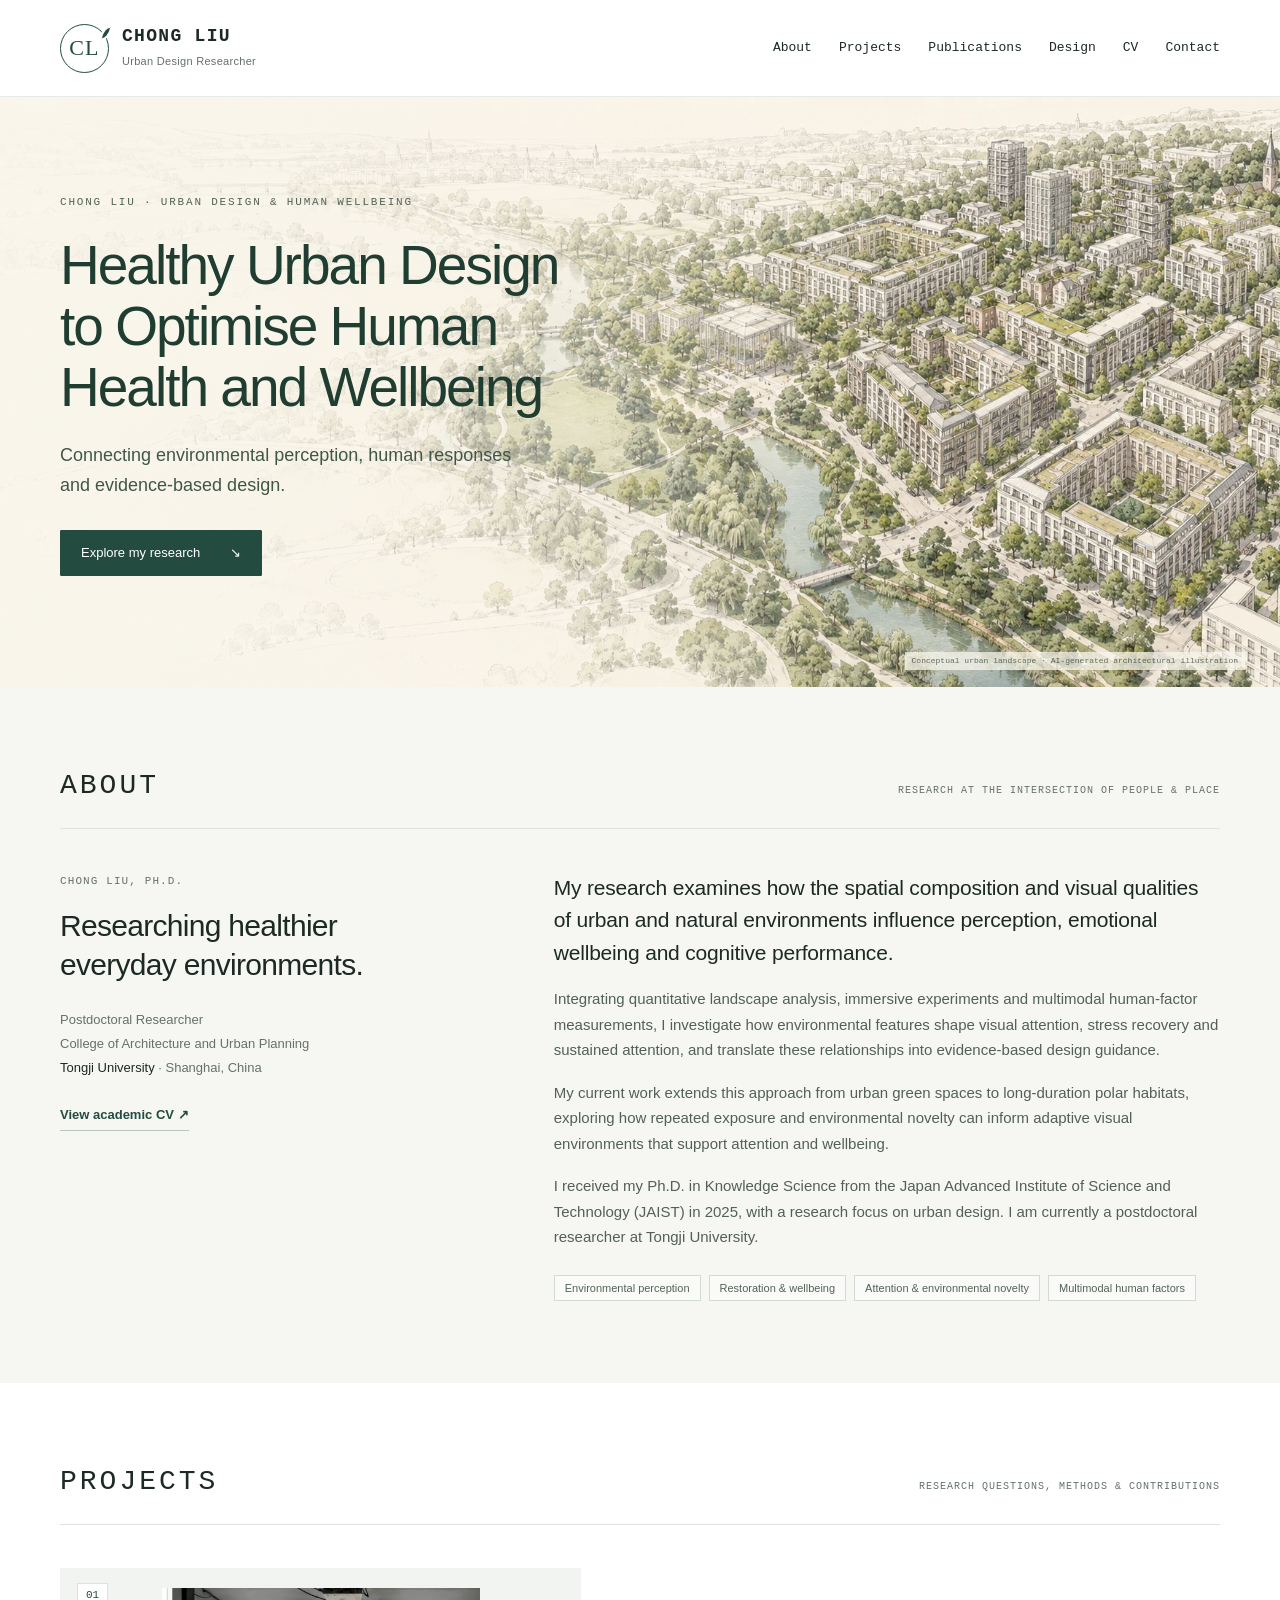
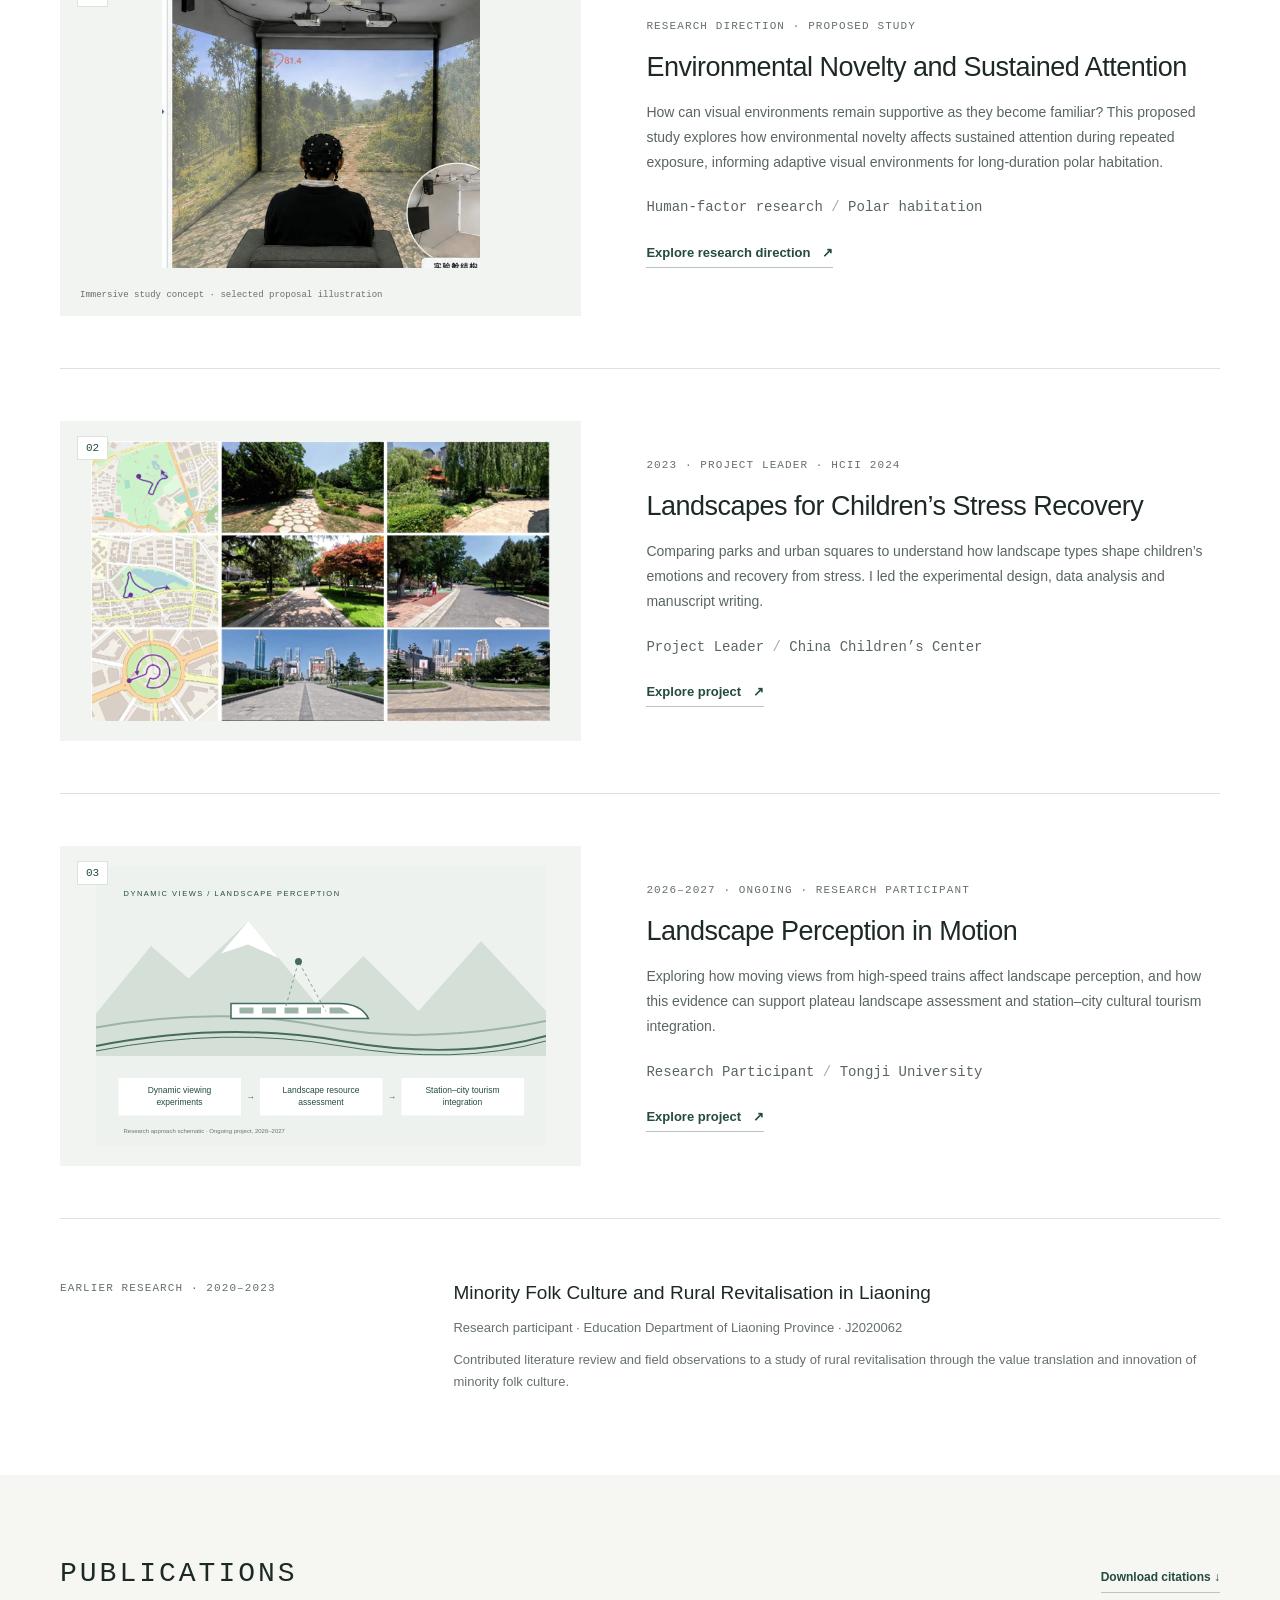
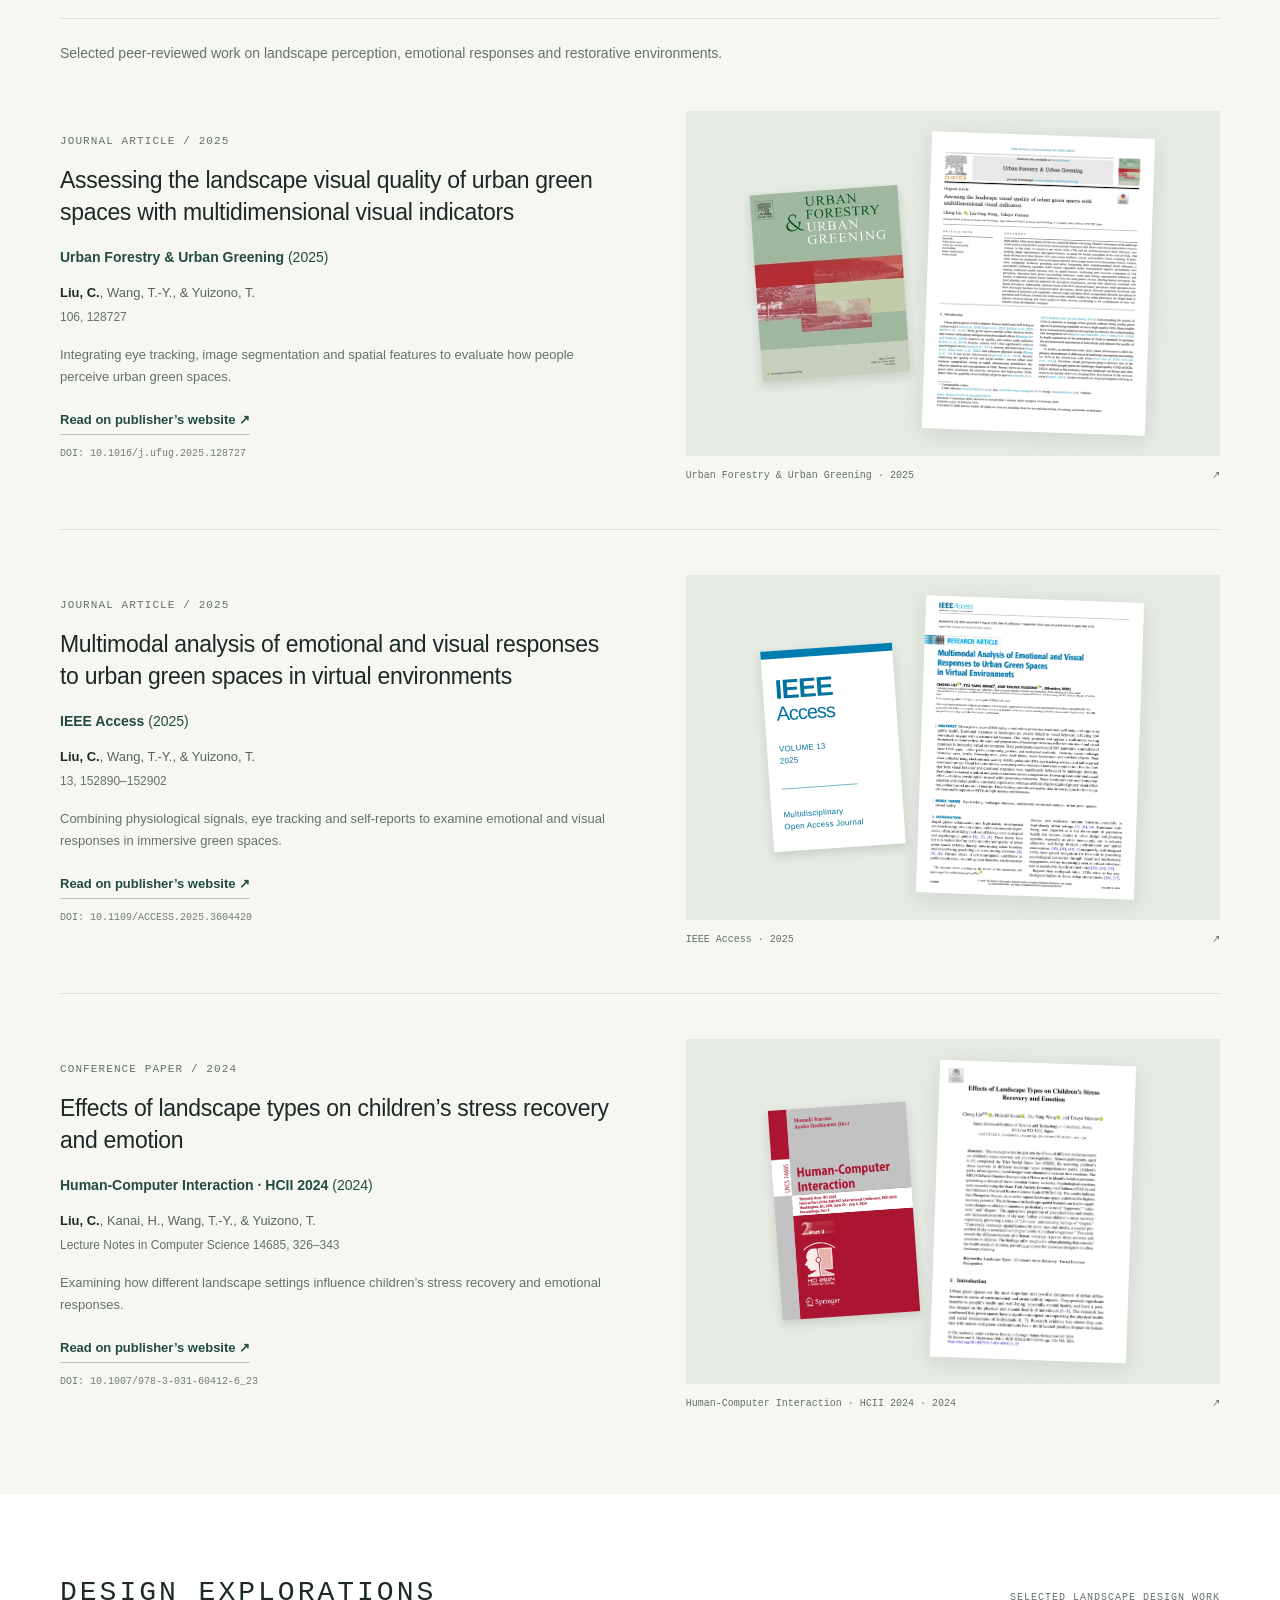
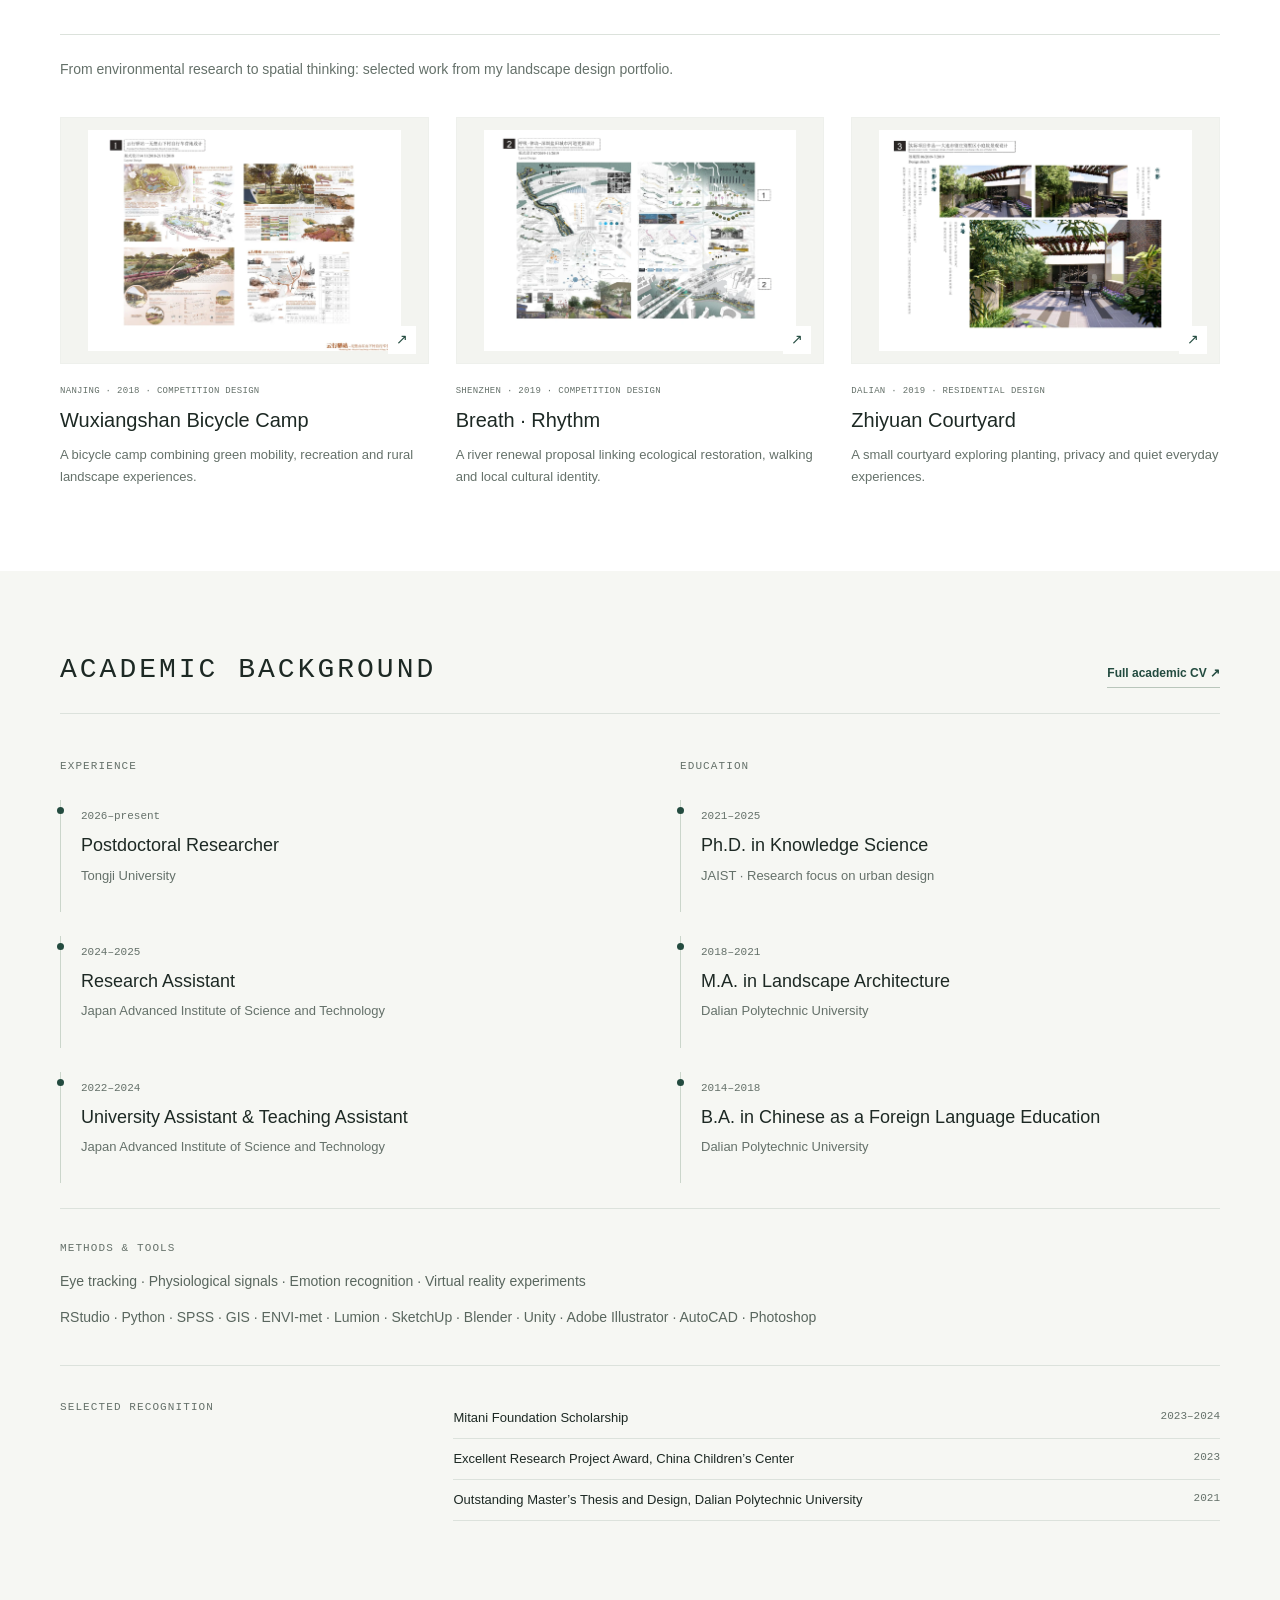
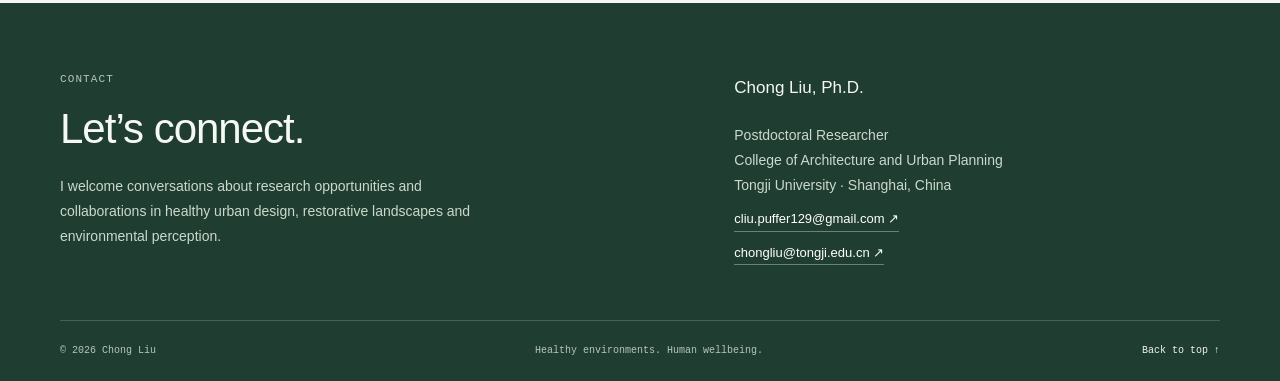
==== commit fc0c7ff4: "Refine research focus and replace hero with architectural aerial sketch" ====
--- a/index.html
+++ b/index.html
@@ -1,5 +1,5 @@
 <!doctype html><html lang="en">
-<head><meta charset="utf-8"><meta name="viewport" content="width=device-width, initial-scale=1"><meta name="description" content="Chong Liu, postdoctoral researcher at Tongji University. Healthy urban design to optimise human health and wellbeing through landscape perception and multimodal assessment."><meta name="theme-color" content="#234b3f"><title>Chong Liu | Healthy Urban Design</title><link rel="icon" href="assets/favicon.svg" type="image/svg+xml"><link rel="stylesheet" href="styles.css?v=20261017"><link rel="canonical" href="https://chongliu129.github.io/"><meta property="og:title" content="Chong Liu | Healthy Urban Design"><meta property="og:description" content="Chong Liu, postdoctoral researcher at Tongji University. Healthy urban design to optimise human health and wellbeing through landscape perception and multimodal assessment."><meta property="og:image" content="https://chongliu129.github.io/assets/green-space.webp"><meta property="og:type" content="website"><script type="application/ld+json">{"@context": "https://schema.org", "@type": "Person", "name": "Chong Liu", "url": "https://chongliu129.github.io/", "jobTitle": "Postdoctoral Researcher", "worksFor": {"@type": "CollegeOrUniversity", "name": "Tongji University"}, "alumniOf": [{"@type": "CollegeOrUniversity", "name": "Japan Advanced Institute of Science and Technology"}, {"@type": "CollegeOrUniversity", "name": "Dalian Polytechnic University"}], "knowsAbout": ["Healthy urban design", "Environmental perception", "Restorative environments", "Multimodal assessment"]}</script></head>
+<head><meta charset="utf-8"><meta name="viewport" content="width=device-width, initial-scale=1"><meta name="description" content="Chong Liu, postdoctoral researcher at Tongji University. Healthy urban design to optimise human health and wellbeing through landscape perception and multimodal assessment."><meta name="theme-color" content="#234b3f"><title>Chong Liu | Healthy Urban Design</title><link rel="icon" href="assets/favicon.svg" type="image/svg+xml"><link rel="stylesheet" href="styles.css?v=20261017-v2"><link rel="canonical" href="https://chongliu129.github.io/"><meta property="og:title" content="Chong Liu | Healthy Urban Design"><meta property="og:description" content="Chong Liu, postdoctoral researcher at Tongji University. Healthy urban design to optimise human health and wellbeing through landscape perception and multimodal assessment."><meta property="og:image" content="https://chongliu129.github.io/assets/hero-urban-sketch.webp"><meta property="og:type" content="website"><script type="application/ld+json">{"@context": "https://schema.org", "@type": "Person", "name": "Chong Liu", "url": "https://chongliu129.github.io/", "jobTitle": "Postdoctoral Researcher", "worksFor": {"@type": "CollegeOrUniversity", "name": "Tongji University"}, "alumniOf": [{"@type": "CollegeOrUniversity", "name": "Japan Advanced Institute of Science and Technology"}, {"@type": "CollegeOrUniversity", "name": "Dalian Polytechnic University"}], "knowsAbout": ["Healthy urban design", "Environmental perception", "Restorative environments", "Multimodal assessment"]}</script></head>
 
 <body id="top"><a class="skip-link" href="#main">Skip to content</a>
 
@@ -8,12 +8,12 @@
 </div></header>
 
 <main id="main">
-<section class="hero"><img class="hero-image" src="assets/green-space.webp" alt="Panoramic virtual urban green space used in Chong Liu’s published landscape research" fetchpriority="high" width="956" height="411"><div class="hero-shade"></div><div class="wrap hero-inner"><p class="eyebrow">CHONG LIU · URBAN DESIGN &amp; HUMAN WELLBEING</p><h1>Healthy Urban Design<br>to Optimise Human<br>Health and Wellbeing</h1><p class="hero-lead">Understanding how landscapes shape the way we<br class="desktop-break"> perceive, feel and recover.</p><a class="button light" href="#projects">Explore my research <span aria-hidden="true">↘</span></a></div><p class="hero-caption">Virtual landscape from my published research · IEEE Access, 2025</p></section>
+<section class="hero hero-sketch"><img class="hero-image" src="assets/hero-urban-sketch.webp" alt="Conceptual hand-drawn aerial view of tree-lined urban blocks, green courtyards and a public park" fetchpriority="high" width="1942" height="809"><div class="hero-shade"></div><div class="wrap hero-inner"><p class="eyebrow">CHONG LIU · URBAN DESIGN &amp; HUMAN WELLBEING</p><h1>Healthy Urban Design<br>to Optimise Human<br>Health and Wellbeing</h1><p class="hero-lead">Connecting environmental perception, human responses<br class="desktop-break"> and evidence-based design.</p><a class="button light" href="#projects">Explore my research <span aria-hidden="true">↘</span></a></div><p class="hero-caption">Conceptual urban landscape · AI-generated architectural illustration</p></section>
 
-<section id="about" class="section about"><div class="wrap"><div class="section-head"><h2>About</h2><span>RESEARCH AT THE INTERSECTION OF PEOPLE &amp; PLACE</span></div><div class="about-grid"><div class="profile"><p class="eyebrow">CHONG LIU, PH.D.</p><h3>Researching healthier<br>everyday environments.</h3><p>Postdoctoral Researcher<br>College of Architecture and Urban Planning<br><strong>Tongji University</strong> · Shanghai, China</p><a class="text-link" href="cv.html">View academic CV ↗</a></div><div class="about-copy"><p class="intro">I study how urban and landscape design can support human health and wellbeing, with a focus on environmental perception, emotion and stress recovery.</p><p>My work connects landscape visual quality with multimodal human-factor measurements, including eye tracking, physiological signals and psychological assessments. Through virtual environments and data analysis, I aim to translate evidence about human experience into health-supportive design.</p><p>I received my Ph.D. in Knowledge Science from the Japan Advanced Institute of Science and Technology (JAIST) in 2025, with a research focus on urban design. I am currently a postdoctoral researcher at Tongji University, working with Associate Prof. Zheng Chen.</p><div class="research-tags"><span>Restorative environments</span><span>Environmental perception</span><span>Multimodal assessment</span><span>Healthy urban design</span></div></div></div></div></section>
+<section id="about" class="section about"><div class="wrap"><div class="section-head"><h2>About</h2><span>RESEARCH AT THE INTERSECTION OF PEOPLE &amp; PLACE</span></div><div class="about-grid"><div class="profile"><p class="eyebrow">CHONG LIU, PH.D.</p><h3>Researching healthier<br>everyday environments.</h3><p>Postdoctoral Researcher<br>College of Architecture and Urban Planning<br><strong>Tongji University</strong> · Shanghai, China</p><a class="text-link" href="cv.html">View academic CV ↗</a></div><div class="about-copy"><p class="intro">My research examines how the spatial composition and visual qualities of urban and natural environments influence perception, emotional wellbeing and cognitive performance.</p><p>Integrating quantitative landscape analysis, immersive experiments and multimodal human-factor measurements, I investigate how environmental features shape visual attention, stress recovery and sustained attention, and translate these relationships into evidence-based design guidance.</p><p>My current work extends this approach from urban green spaces to long-duration polar habitats, exploring how repeated exposure and environmental novelty can inform adaptive visual environments that support attention and wellbeing.</p><p>I received my Ph.D. in Knowledge Science from the Japan Advanced Institute of Science and Technology (JAIST) in 2025, with a research focus on urban design. I am currently a postdoctoral researcher at Tongji University.</p><div class="research-tags"><span>Environmental perception</span><span>Restoration &amp; wellbeing</span><span>Attention &amp; environmental novelty</span><span>Multimodal human factors</span></div></div></div></div></section>
 
 <section id="projects" class="section projects"><div class="wrap"><div class="section-head"><h2>Projects</h2><span>RESEARCH QUESTIONS, METHODS &amp; CONTRIBUTIONS</span></div>
-<article class="project-row"><a class="project-image" href="spatial-healing.html"><img src="assets/landscape-analysis.webp" alt="Panoramic urban green space and semantic segmentation from published multimodal landscape research" loading="lazy" width="700" height="440"><span class="image-index">01</span><span class="project-image-note">Related published methods · IEEE Access, 2025</span></a><div class="project-copy"><p class="eyebrow">2026–present · Postdoctoral research</p><h3><a href="spatial-healing.html">Measuring the Healing Potential of Urban Spaces</a></h3><p>How can we identify the spatial qualities that support restoration? My current research brings multimodal human-factor measurements into the assessment and optimisation of healing environments.</p><p class="project-role">Postdoctoral Researcher<span> / </span>Tongji University</p><a class="text-link" href="spatial-healing.html">Explore project <span aria-hidden="true">↗</span></a></div></article>
+<article class="project-row"><a class="project-image" href="environmental-novelty.html"><img src="assets/polar-immersive-study.webp" alt="Immersive visual-environment testing setup illustrated in the supplied polar research proposal" loading="lazy" width="700" height="440"><span class="image-index">01</span><span class="project-image-note">Immersive study concept · selected proposal illustration</span></a><div class="project-copy"><p class="eyebrow">RESEARCH DIRECTION · PROPOSED STUDY</p><h3><a href="environmental-novelty.html">Environmental Novelty and Sustained Attention</a></h3><p>How can visual environments remain supportive as they become familiar? This proposed study explores how environmental novelty affects sustained attention during repeated exposure, informing adaptive visual environments for long-duration polar habitation.</p><p class="project-role">Human-factor research<span> / </span>Polar habitation</p><a class="text-link" href="environmental-novelty.html">Explore research direction <span aria-hidden="true">↗</span></a></div></article>
 
 <article class="project-row"><a class="project-image" href="children-landscapes.html"><img src="assets/children-landscapes.webp" alt="Study sites showing comprehensive parks, children’s parks and urban squares used in the child stress recovery study" loading="lazy" width="700" height="440"><span class="image-index">02</span></a><div class="project-copy"><p class="eyebrow">2023 · Project leader · HCII 2024</p><h3><a href="children-landscapes.html">Landscapes for Children’s Stress Recovery</a></h3><p>Comparing parks and urban squares to understand how landscape types shape children’s emotions and recovery from stress. I led the experimental design, data analysis and manuscript writing.</p><p class="project-role">Project Leader<span> / </span>China Children’s Center</p><a class="text-link" href="children-landscapes.html">Explore project <span aria-hidden="true">↗</span></a></div></article>
 
--- a/styles.css
+++ b/styles.css
@@ -295,3 +295,23 @@
 
 .project-image-note{display:block;padding:0 20px 14px;font:9px/1.6 var(--mono);color:var(--muted)}
 
+
+/* Architectural sketch banner: pale drawing and dark type. */
+.hero-sketch{background:#f7f3e9;color:#203d32}
+.hero-sketch .hero-image{object-position:center center}
+.hero-sketch .hero-shade{background:linear-gradient(90deg,rgba(249,246,236,.80),rgba(249,246,236,.40) 43%,rgba(249,246,236,0) 72%)}
+.hero-sketch .eyebrow{color:#526354}
+.hero-sketch .hero-lead{color:#405748}
+.hero-sketch h1{font-weight:500}
+.hero-sketch .button.light{color:#fff;background:#234b3f;border-color:#234b3f}
+.hero-sketch .button.light:hover{background:#17382c}
+.hero-sketch .hero-caption{color:#526354;background:#fbf8efd9;padding:3px 7px;font-size:8px}
+.novelty-figure{padding:40px 25px}
+.novelty-figure img{max-height:300px;min-height:140px}
+@media(max-width:760px){
+ .hero-sketch .hero-image{object-position:65% center}
+ .hero-sketch .hero-shade{background:linear-gradient(90deg,rgba(249,246,236,.95),rgba(249,246,236,.81) 63%,rgba(249,246,236,.4))}
+ .hero-sketch .hero-caption{font-size:7px;left:20px;right:auto;max-width:calc(100% - 40px)}
+ .novelty-figure{padding:20px 10px}
+ .novelty-figure img{min-height:0}
+}
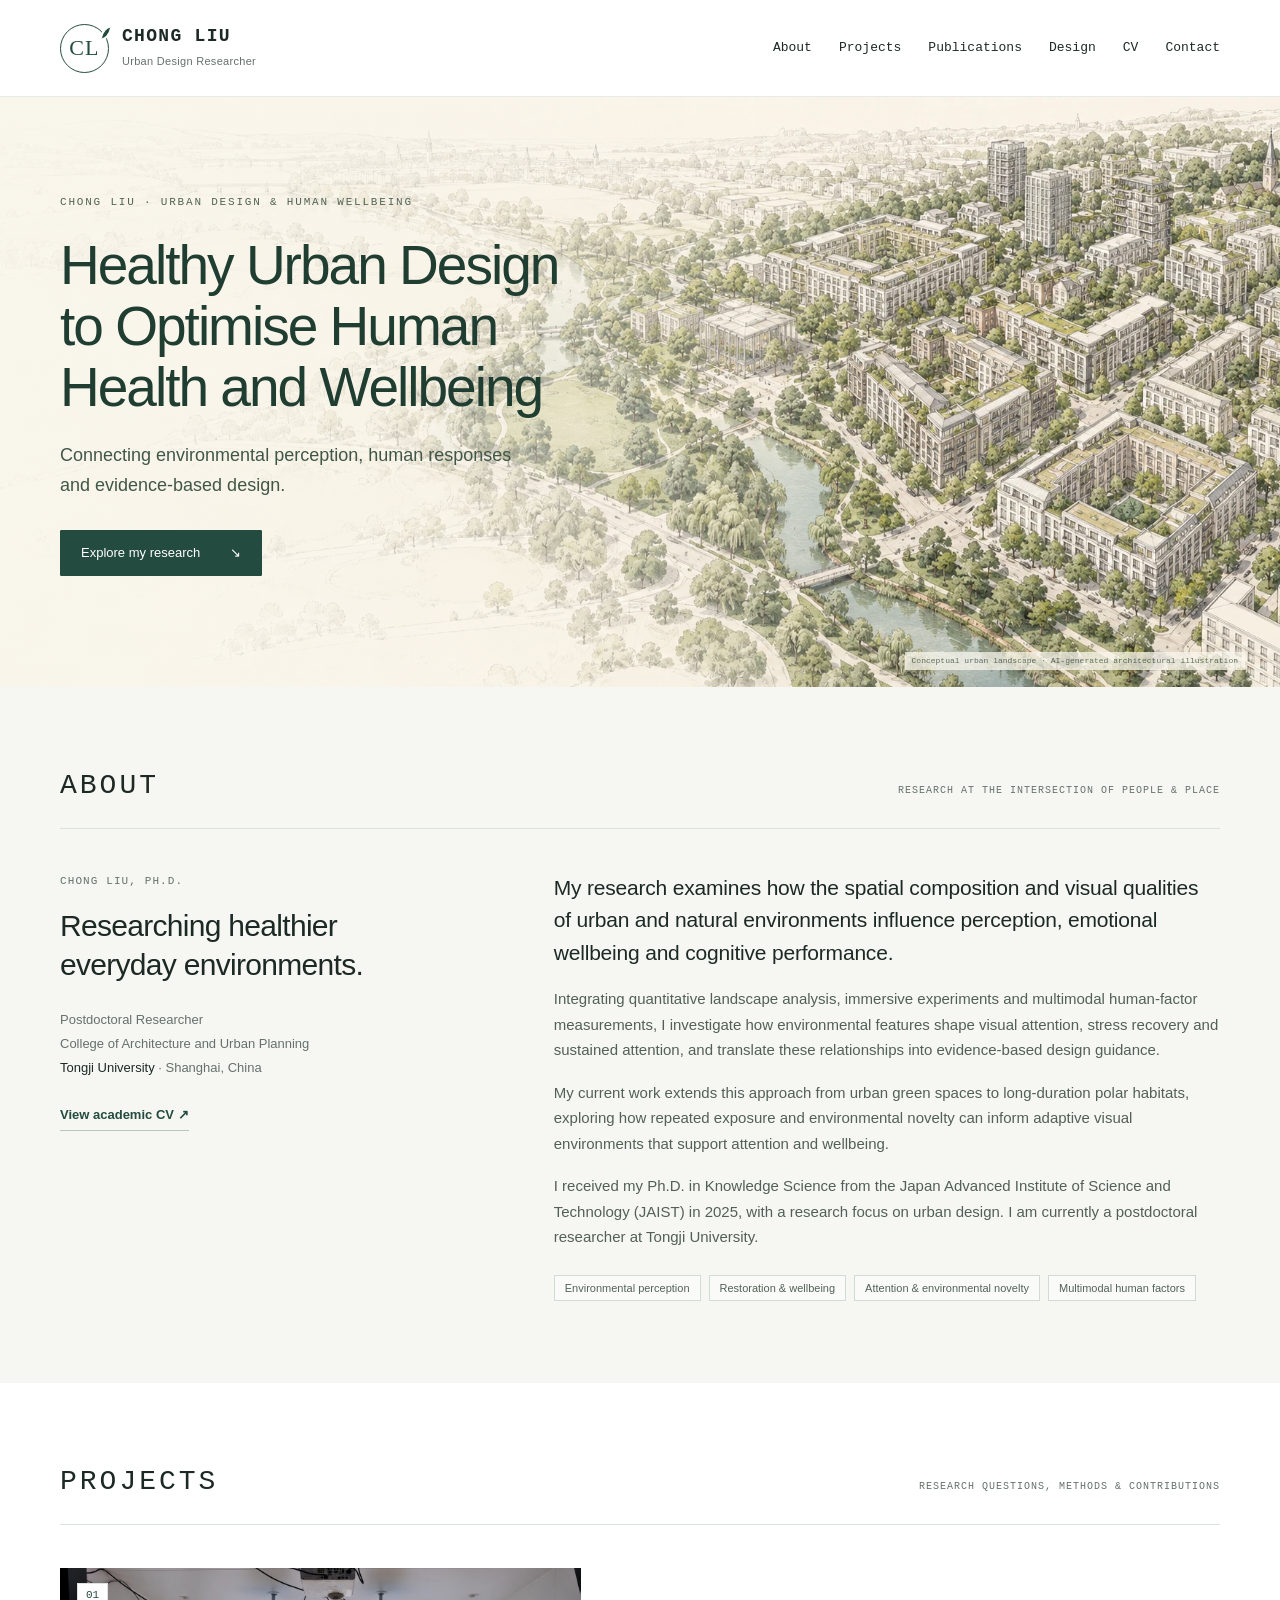
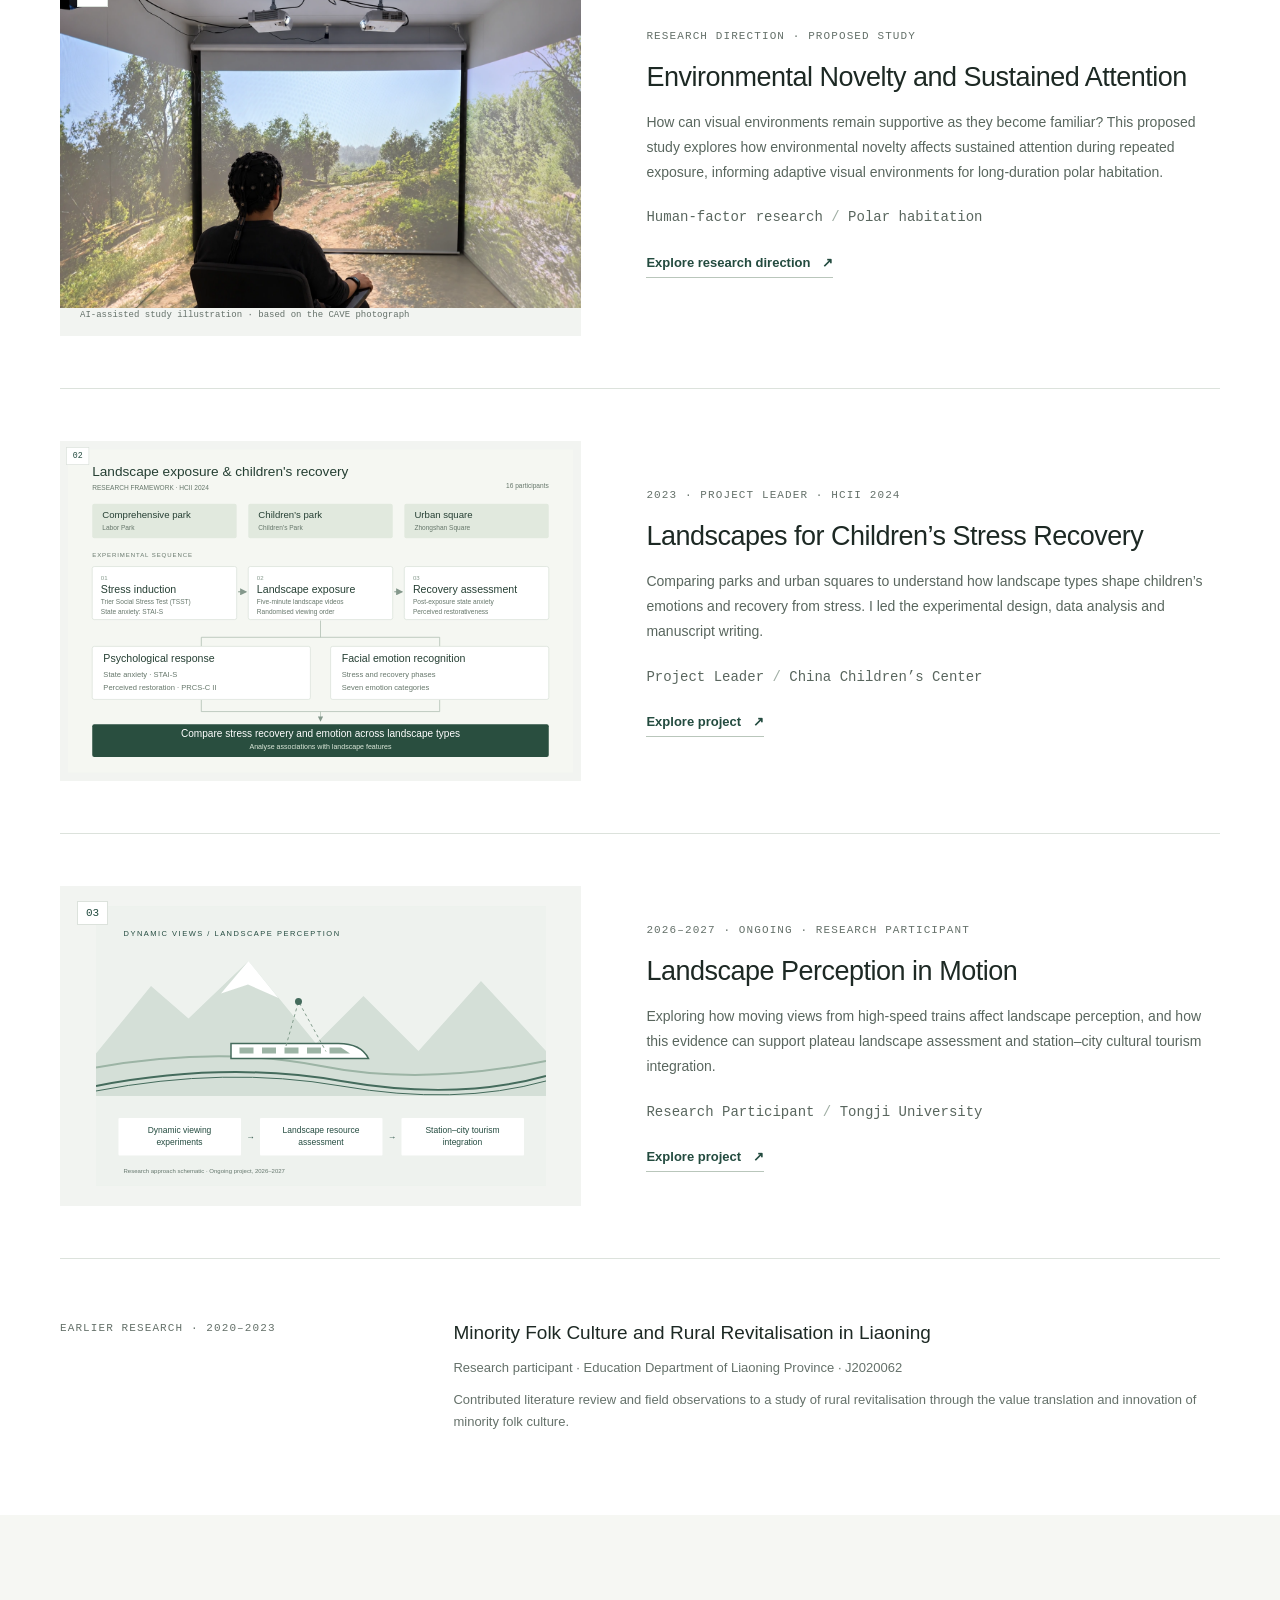
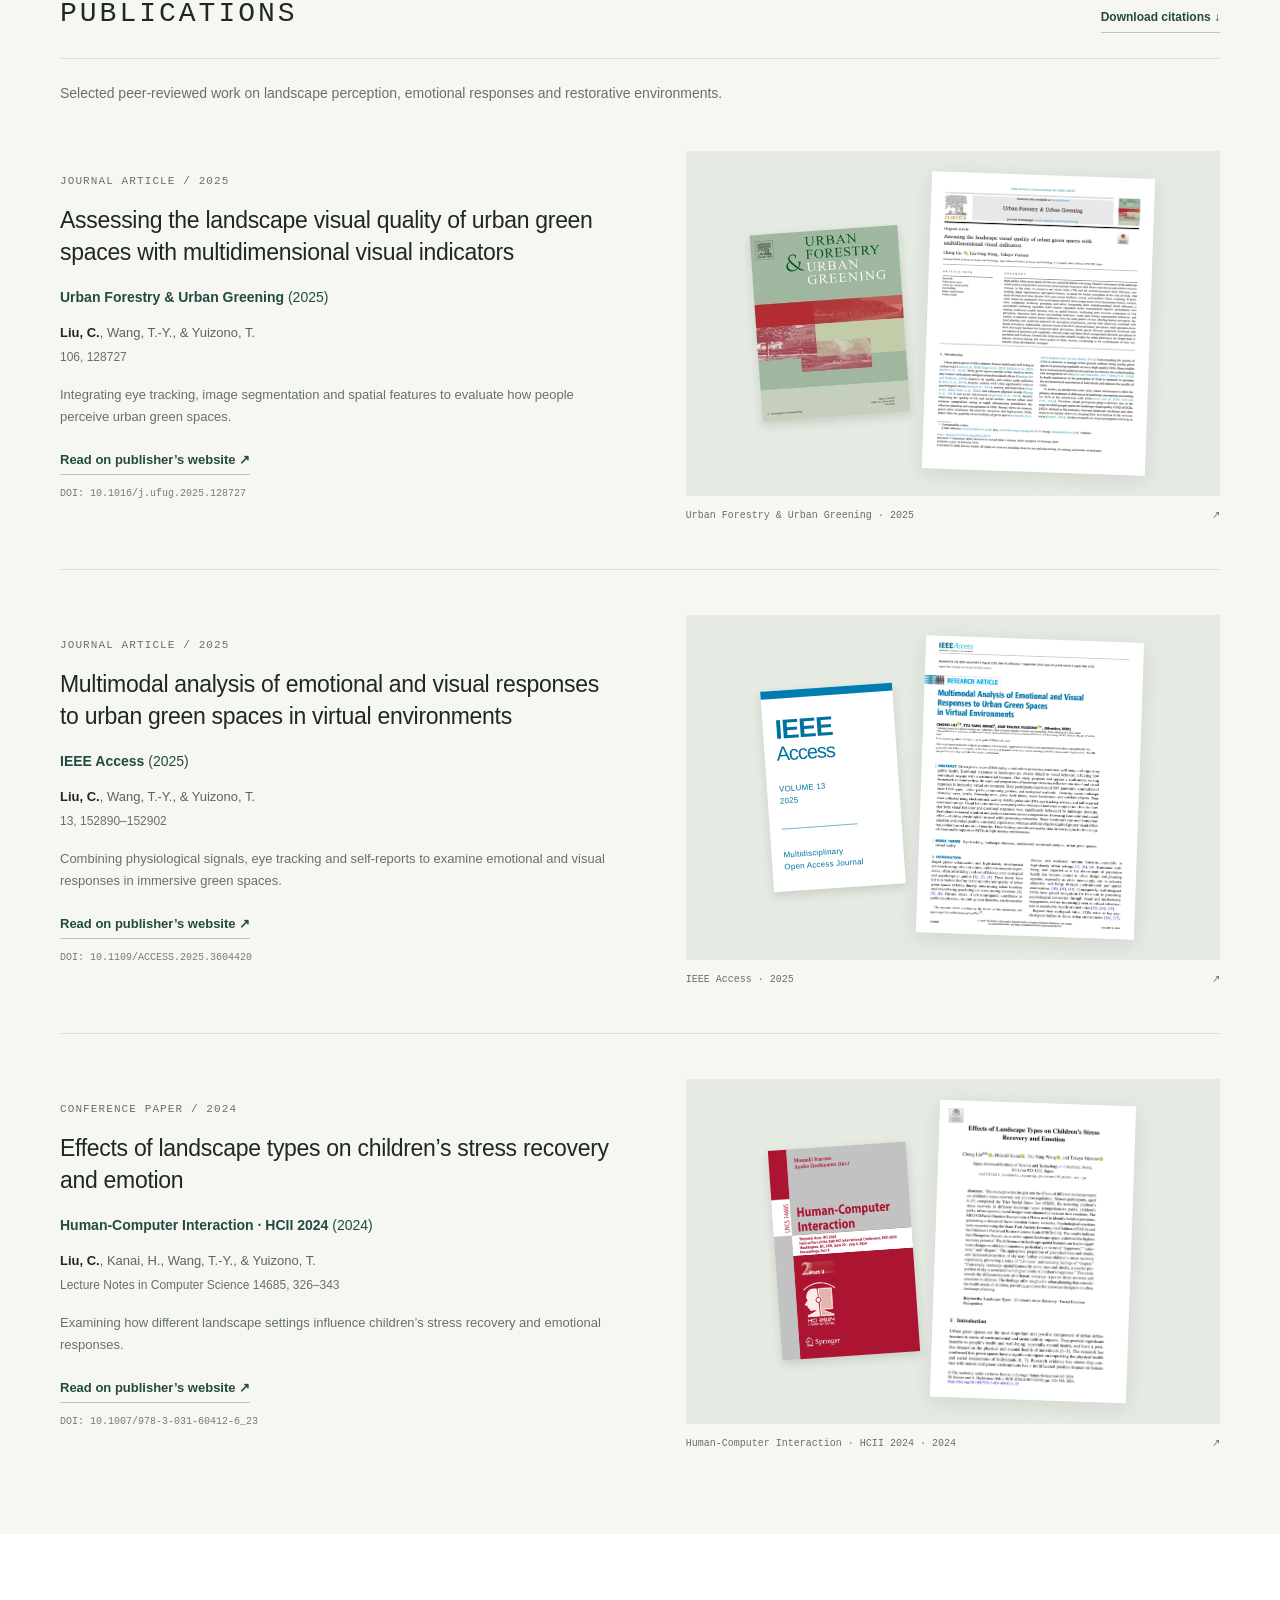
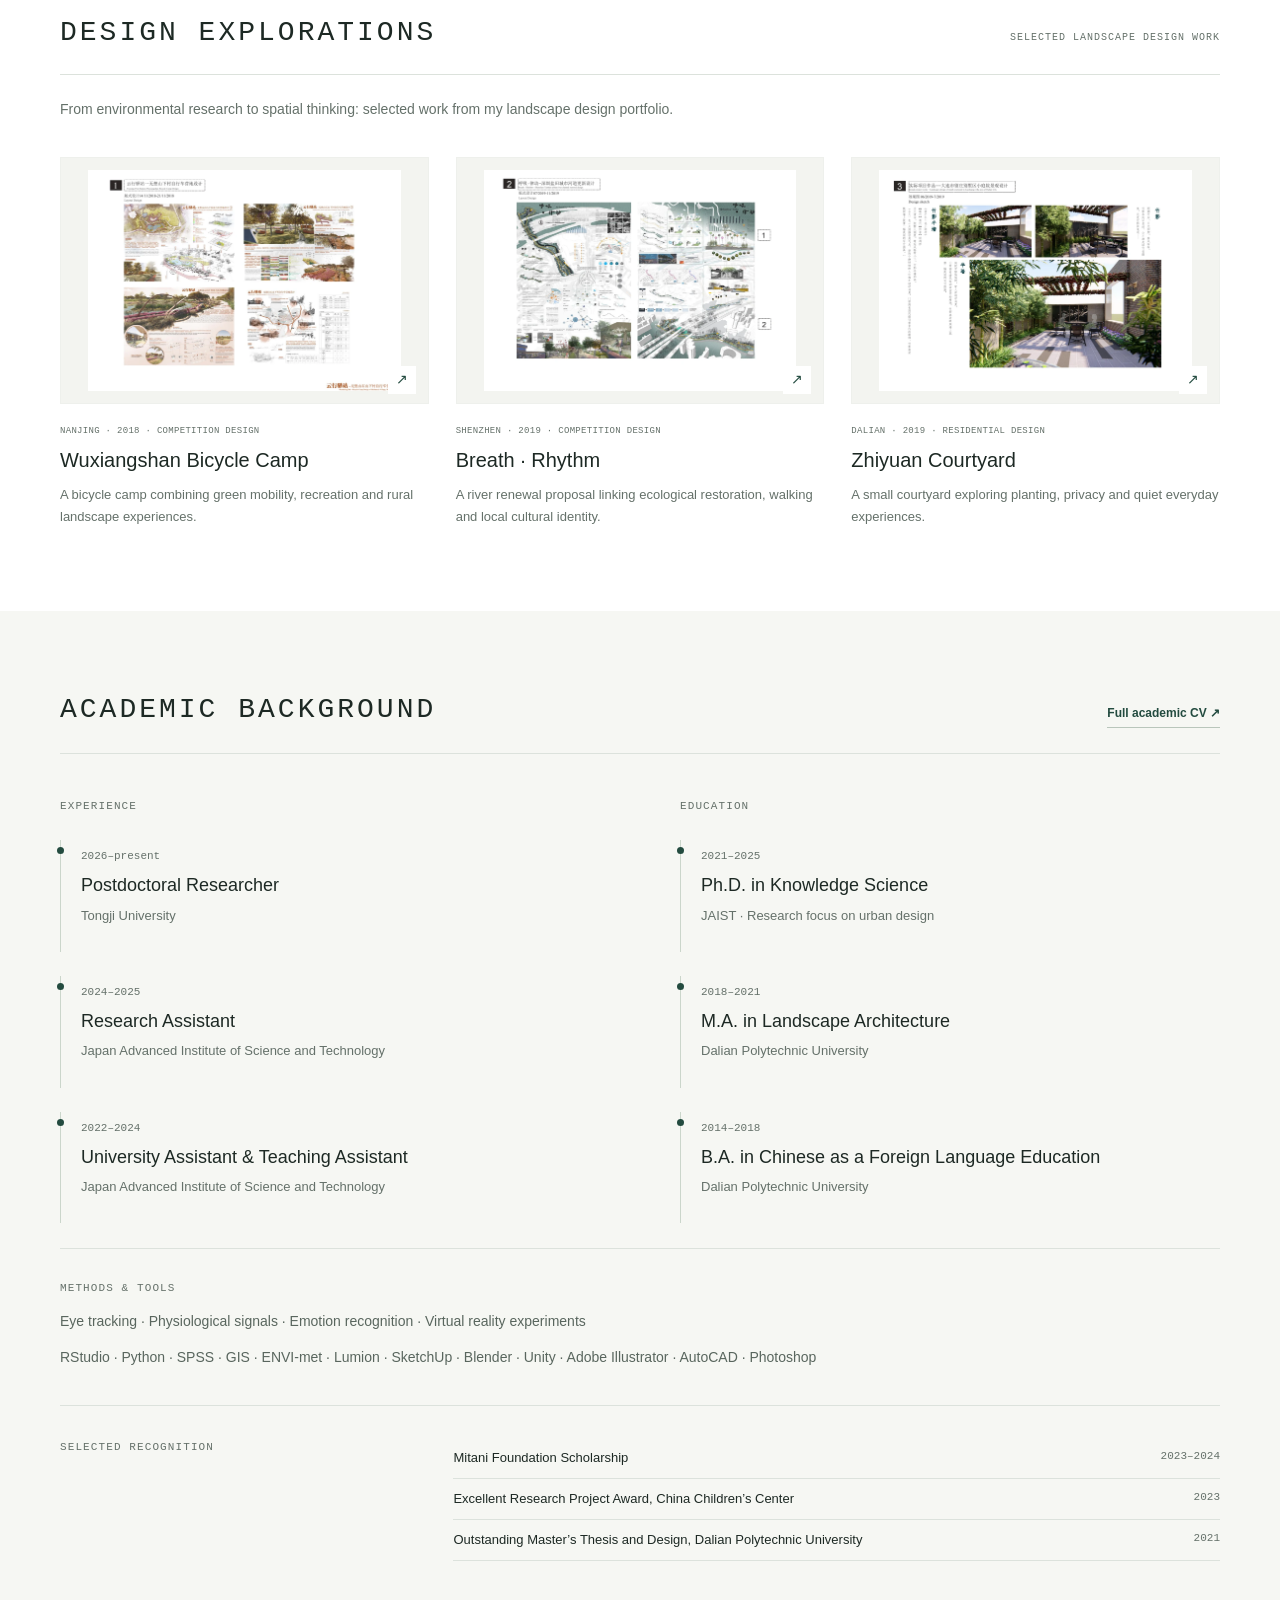
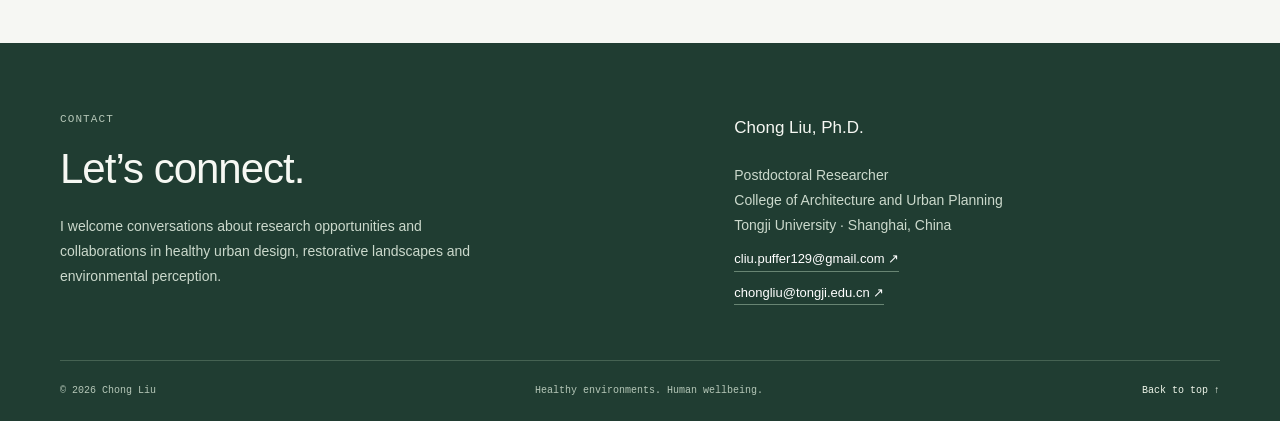
==== commit ae64a9d7: "Update project imagery with CAVE participant illustration and research diagrams" ====
--- a/index.html
+++ b/index.html
@@ -1,5 +1,5 @@
 <!doctype html><html lang="en">
-<head><meta charset="utf-8"><meta name="viewport" content="width=device-width, initial-scale=1"><meta name="description" content="Chong Liu, postdoctoral researcher at Tongji University. Healthy urban design to optimise human health and wellbeing through landscape perception and multimodal assessment."><meta name="theme-color" content="#234b3f"><title>Chong Liu | Healthy Urban Design</title><link rel="icon" href="assets/favicon.svg" type="image/svg+xml"><link rel="stylesheet" href="styles.css?v=20261017-v2"><link rel="canonical" href="https://chongliu129.github.io/"><meta property="og:title" content="Chong Liu | Healthy Urban Design"><meta property="og:description" content="Chong Liu, postdoctoral researcher at Tongji University. Healthy urban design to optimise human health and wellbeing through landscape perception and multimodal assessment."><meta property="og:image" content="https://chongliu129.github.io/assets/hero-urban-sketch.webp"><meta property="og:type" content="website"><script type="application/ld+json">{"@context": "https://schema.org", "@type": "Person", "name": "Chong Liu", "url": "https://chongliu129.github.io/", "jobTitle": "Postdoctoral Researcher", "worksFor": {"@type": "CollegeOrUniversity", "name": "Tongji University"}, "alumniOf": [{"@type": "CollegeOrUniversity", "name": "Japan Advanced Institute of Science and Technology"}, {"@type": "CollegeOrUniversity", "name": "Dalian Polytechnic University"}], "knowsAbout": ["Healthy urban design", "Environmental perception", "Restorative environments", "Multimodal assessment"]}</script></head>
+<head><meta charset="utf-8"><meta name="viewport" content="width=device-width, initial-scale=1"><meta name="description" content="Chong Liu, postdoctoral researcher at Tongji University. Healthy urban design to optimise human health and wellbeing through landscape perception and multimodal assessment."><meta name="theme-color" content="#234b3f"><title>Chong Liu | Healthy Urban Design</title><link rel="icon" href="assets/favicon.svg" type="image/svg+xml"><link rel="stylesheet" href="styles.css?v=20261018"><link rel="canonical" href="https://chongliu129.github.io/"><meta property="og:title" content="Chong Liu | Healthy Urban Design"><meta property="og:description" content="Chong Liu, postdoctoral researcher at Tongji University. Healthy urban design to optimise human health and wellbeing through landscape perception and multimodal assessment."><meta property="og:image" content="https://chongliu129.github.io/assets/hero-urban-sketch.webp"><meta property="og:type" content="website"><script type="application/ld+json">{"@context": "https://schema.org", "@type": "Person", "name": "Chong Liu", "url": "https://chongliu129.github.io/", "jobTitle": "Postdoctoral Researcher", "worksFor": {"@type": "CollegeOrUniversity", "name": "Tongji University"}, "alumniOf": [{"@type": "CollegeOrUniversity", "name": "Japan Advanced Institute of Science and Technology"}, {"@type": "CollegeOrUniversity", "name": "Dalian Polytechnic University"}], "knowsAbout": ["Healthy urban design", "Environmental perception", "Restorative environments", "Multimodal assessment"]}</script></head>
 
 <body id="top"><a class="skip-link" href="#main">Skip to content</a>
 
@@ -13,9 +13,9 @@
 <section id="about" class="section about"><div class="wrap"><div class="section-head"><h2>About</h2><span>RESEARCH AT THE INTERSECTION OF PEOPLE &amp; PLACE</span></div><div class="about-grid"><div class="profile"><p class="eyebrow">CHONG LIU, PH.D.</p><h3>Researching healthier<br>everyday environments.</h3><p>Postdoctoral Researcher<br>College of Architecture and Urban Planning<br><strong>Tongji University</strong> · Shanghai, China</p><a class="text-link" href="cv.html">View academic CV ↗</a></div><div class="about-copy"><p class="intro">My research examines how the spatial composition and visual qualities of urban and natural environments influence perception, emotional wellbeing and cognitive performance.</p><p>Integrating quantitative landscape analysis, immersive experiments and multimodal human-factor measurements, I investigate how environmental features shape visual attention, stress recovery and sustained attention, and translate these relationships into evidence-based design guidance.</p><p>My current work extends this approach from urban green spaces to long-duration polar habitats, exploring how repeated exposure and environmental novelty can inform adaptive visual environments that support attention and wellbeing.</p><p>I received my Ph.D. in Knowledge Science from the Japan Advanced Institute of Science and Technology (JAIST) in 2025, with a research focus on urban design. I am currently a postdoctoral researcher at Tongji University.</p><div class="research-tags"><span>Environmental perception</span><span>Restoration &amp; wellbeing</span><span>Attention &amp; environmental novelty</span><span>Multimodal human factors</span></div></div></div></div></section>
 
 <section id="projects" class="section projects"><div class="wrap"><div class="section-head"><h2>Projects</h2><span>RESEARCH QUESTIONS, METHODS &amp; CONTRIBUTIONS</span></div>
-<article class="project-row"><a class="project-image" href="environmental-novelty.html"><img src="assets/polar-immersive-study.webp" alt="Immersive visual-environment testing setup illustrated in the supplied polar research proposal" loading="lazy" width="700" height="440"><span class="image-index">01</span><span class="project-image-note">Immersive study concept · selected proposal illustration</span></a><div class="project-copy"><p class="eyebrow">RESEARCH DIRECTION · PROPOSED STUDY</p><h3><a href="environmental-novelty.html">Environmental Novelty and Sustained Attention</a></h3><p>How can visual environments remain supportive as they become familiar? This proposed study explores how environmental novelty affects sustained attention during repeated exposure, informing adaptive visual environments for long-duration polar habitation.</p><p class="project-role">Human-factor research<span> / </span>Polar habitation</p><a class="text-link" href="environmental-novelty.html">Explore research direction <span aria-hidden="true">↗</span></a></div></article>
+<article class="project-row"><a class="project-image project-photo" href="environmental-novelty.html"><img src="assets/cave-participant-illustration.webp" alt="AI-assisted illustration of a participant wearing an EEG cap and a heart rate and EDA wristband while viewing the CAVE projection" loading="lazy" width="700" height="440"><span class="image-index">01</span><span class="project-image-note">AI-assisted study illustration · based on the CAVE photograph</span></a><div class="project-copy"><p class="eyebrow">RESEARCH DIRECTION · PROPOSED STUDY</p><h3><a href="environmental-novelty.html">Environmental Novelty and Sustained Attention</a></h3><p>How can visual environments remain supportive as they become familiar? This proposed study explores how environmental novelty affects sustained attention during repeated exposure, informing adaptive visual environments for long-duration polar habitation.</p><p class="project-role">Human-factor research<span> / </span>Polar habitation</p><a class="text-link" href="environmental-novelty.html">Explore research direction <span aria-hidden="true">↗</span></a></div></article>
 
-<article class="project-row"><a class="project-image" href="children-landscapes.html"><img src="assets/children-landscapes.webp" alt="Study sites showing comprehensive parks, children’s parks and urban squares used in the child stress recovery study" loading="lazy" width="700" height="440"><span class="image-index">02</span></a><div class="project-copy"><p class="eyebrow">2023 · Project leader · HCII 2024</p><h3><a href="children-landscapes.html">Landscapes for Children’s Stress Recovery</a></h3><p>Comparing parks and urban squares to understand how landscape types shape children’s emotions and recovery from stress. I led the experimental design, data analysis and manuscript writing.</p><p class="project-role">Project Leader<span> / </span>China Children’s Center</p><a class="text-link" href="children-landscapes.html">Explore project <span aria-hidden="true">↗</span></a></div></article>
+<article class="project-row"><a class="project-image project-framework" href="children-landscapes.html"><img src="assets/children-research-framework.svg" alt="Research framework showing landscape exposure, psychological assessment and facial emotion recognition in the children’s stress recovery study" loading="lazy" width="700" height="440"><span class="image-index">02</span></a><div class="project-copy"><p class="eyebrow">2023 · Project leader · HCII 2024</p><h3><a href="children-landscapes.html">Landscapes for Children’s Stress Recovery</a></h3><p>Comparing parks and urban squares to understand how landscape types shape children’s emotions and recovery from stress. I led the experimental design, data analysis and manuscript writing.</p><p class="project-role">Project Leader<span> / </span>China Children’s Center</p><a class="text-link" href="children-landscapes.html">Explore project <span aria-hidden="true">↗</span></a></div></article>
 
 <article class="project-row"><a class="project-image" href="railway-landscapes.html"><img src="assets/railway-methods.svg" alt="Research approach from dynamic viewing experiments to landscape assessment and station–city tourism integration" loading="lazy" width="700" height="440"><span class="image-index">03</span></a><div class="project-copy"><p class="eyebrow">2026–2027 · Ongoing · Research participant</p><h3><a href="railway-landscapes.html">Landscape Perception in Motion</a></h3><p>Exploring how moving views from high-speed trains affect landscape perception, and how this evidence can support plateau landscape assessment and station–city cultural tourism integration.</p><p class="project-role">Research Participant<span> / </span>Tongji University</p><a class="text-link" href="railway-landscapes.html">Explore project <span aria-hidden="true">↗</span></a></div></article>
 
--- a/styles.css
+++ b/styles.css
@@ -315,3 +315,13 @@
  .novelty-figure{padding:20px 10px}
  .novelty-figure img{min-height:0}
 }
+
+/* Project-specific image framing. */
+.project-photo img{height:340px;object-fit:cover;object-position:center 65%;padding:0}
+.project-framework img{height:340px;padding:8px}
+.project-framework .image-index{top:6px;left:6px;transform:scale(.75);transform-origin:top left}
+.parametric-figure img{max-height:480px;min-height:0}
+.framework-figure img{max-height:600px}
+@media(max-width:760px){.project-photo img{height:auto;aspect-ratio:1.4;max-height:none}.project-framework img{height:auto;aspect-ratio:auto;max-height:none}.parametric-figure{padding:15px 5px}}
+
+.figure-enlarge{color:var(--green);text-decoration:underline;text-underline-offset:3px;white-space:nowrap}
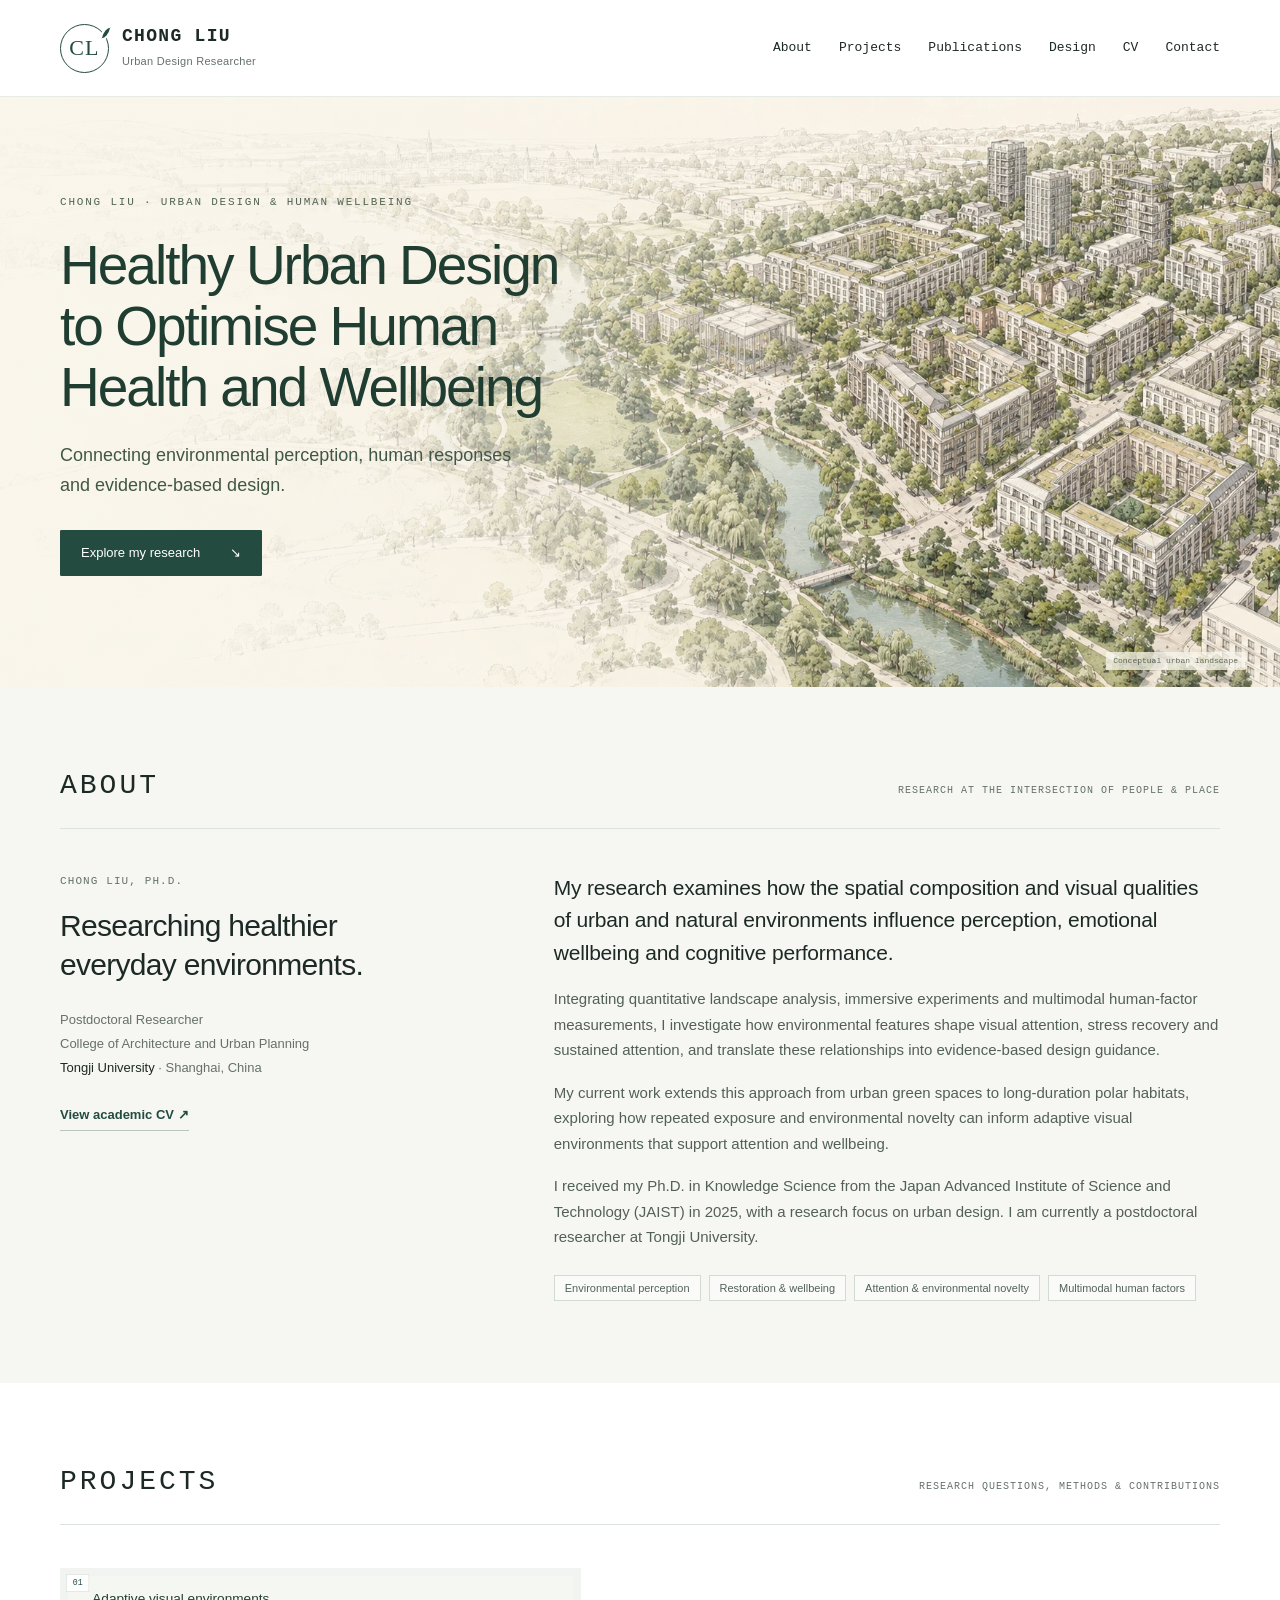
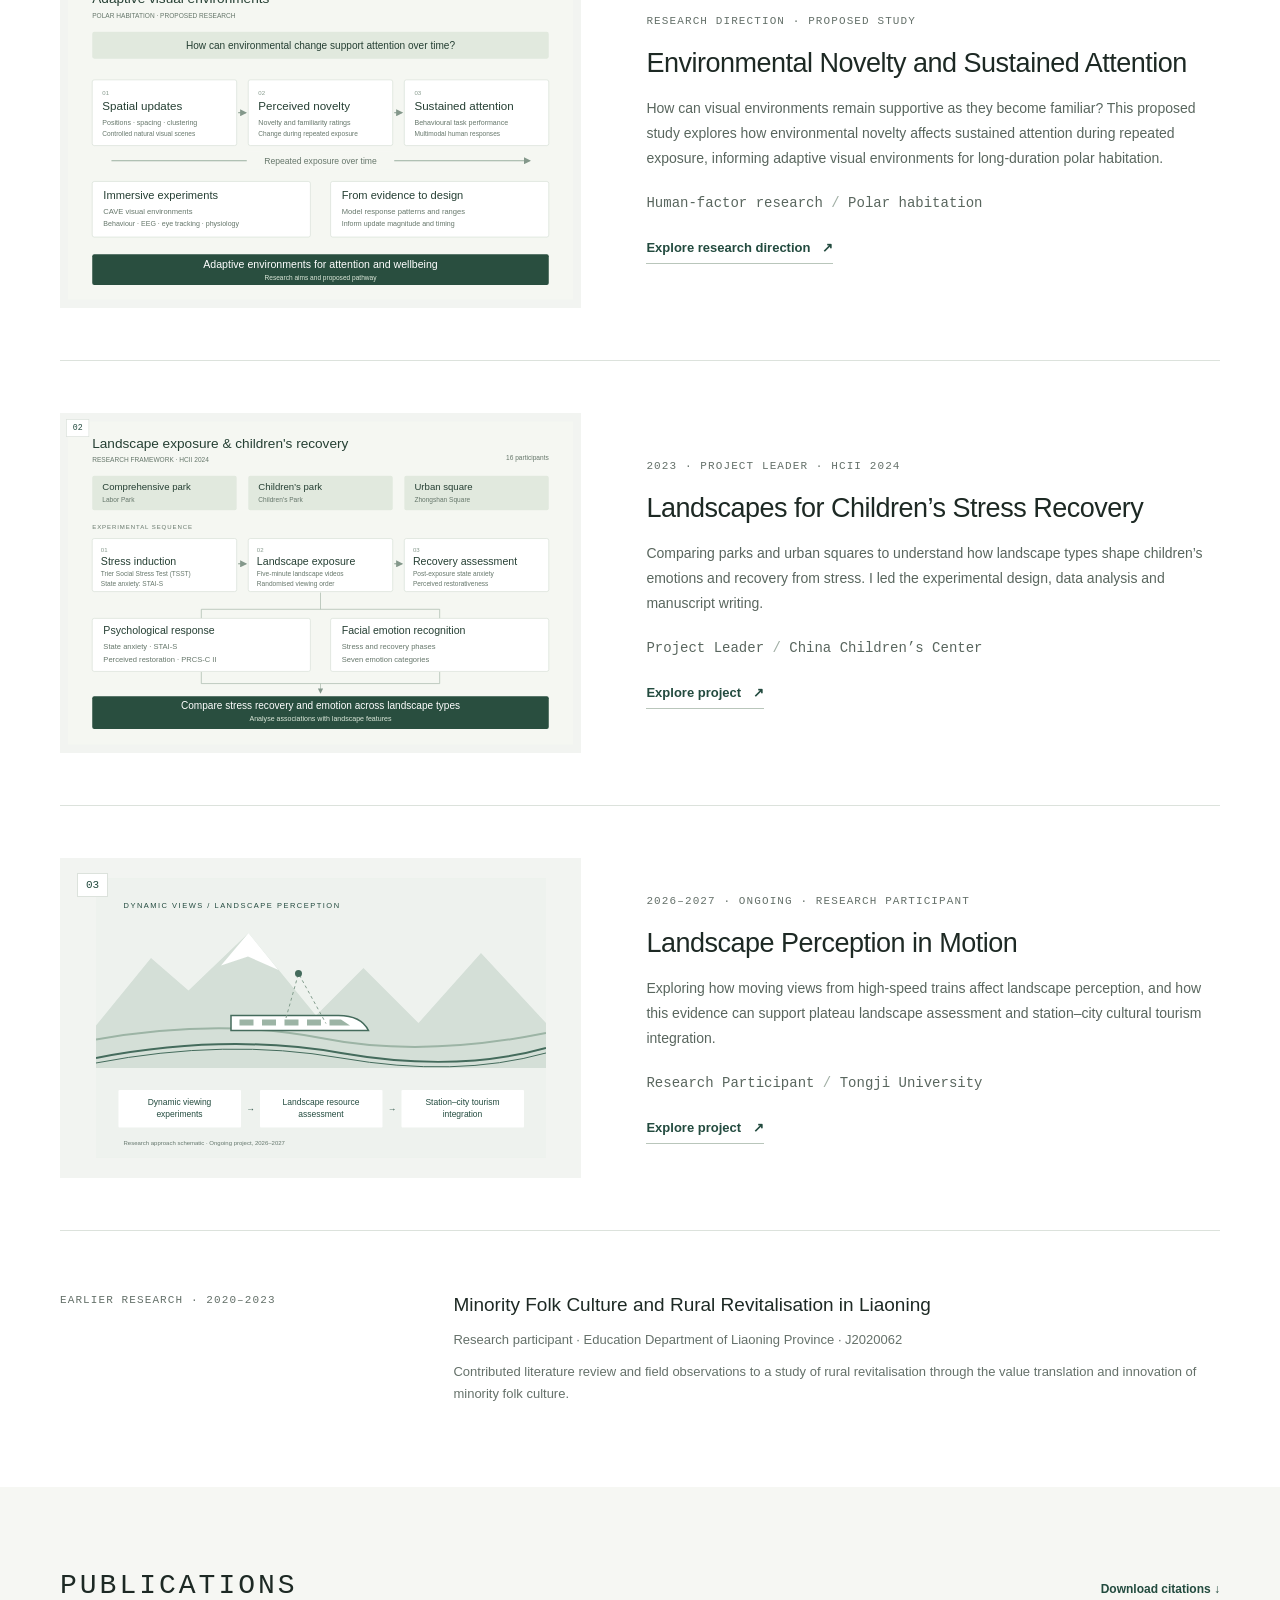
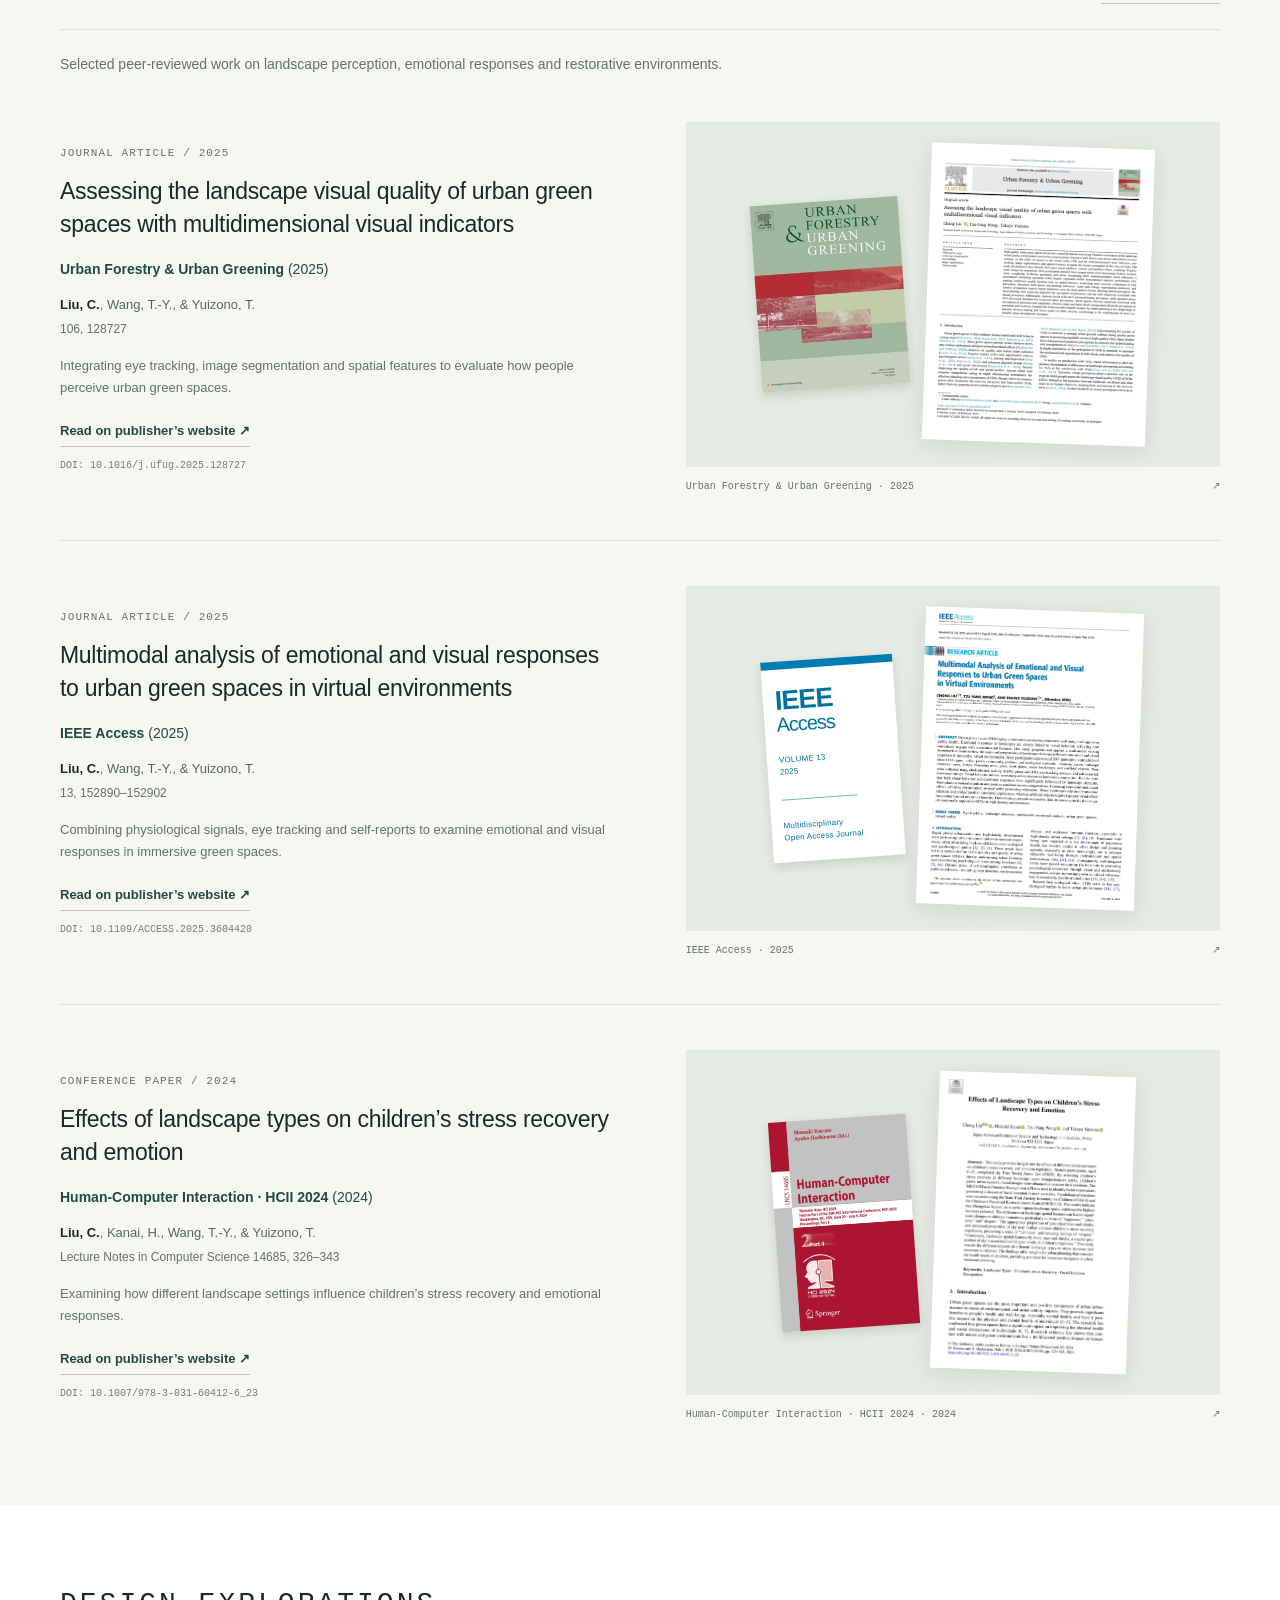
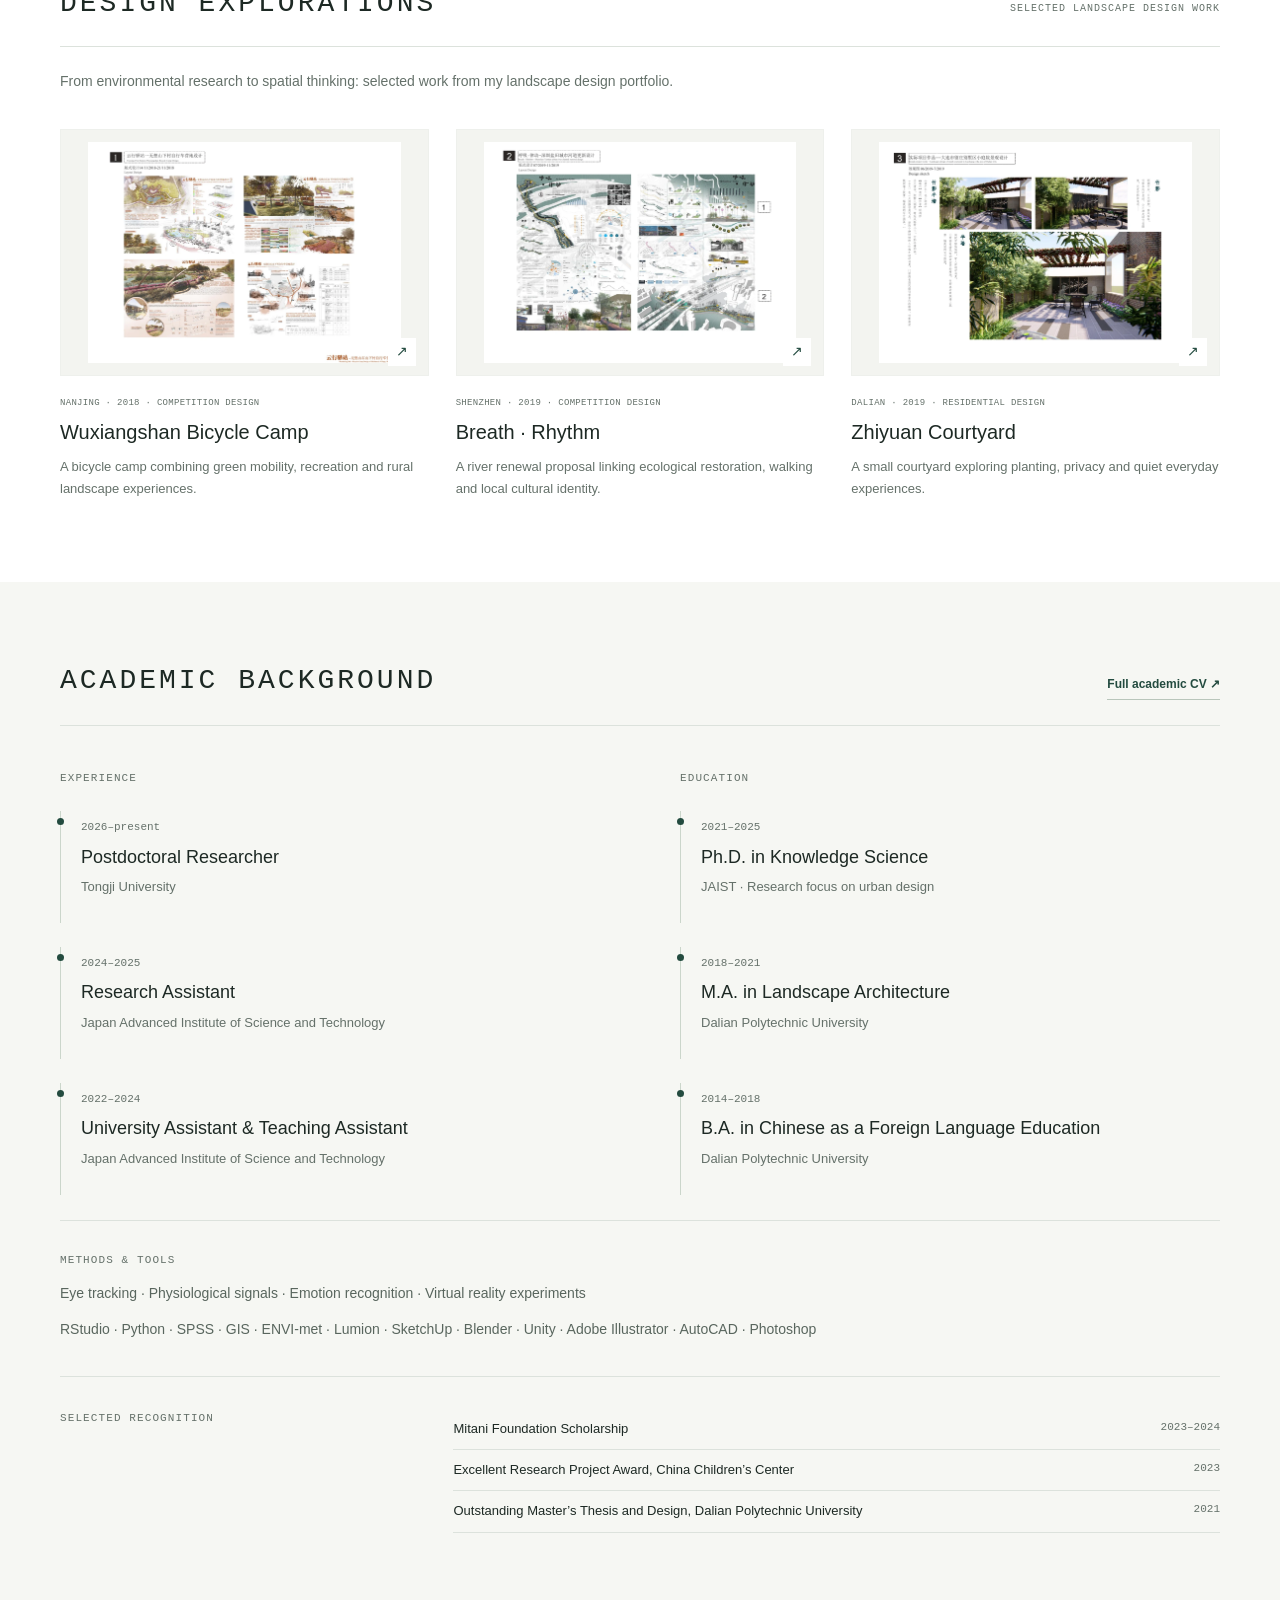
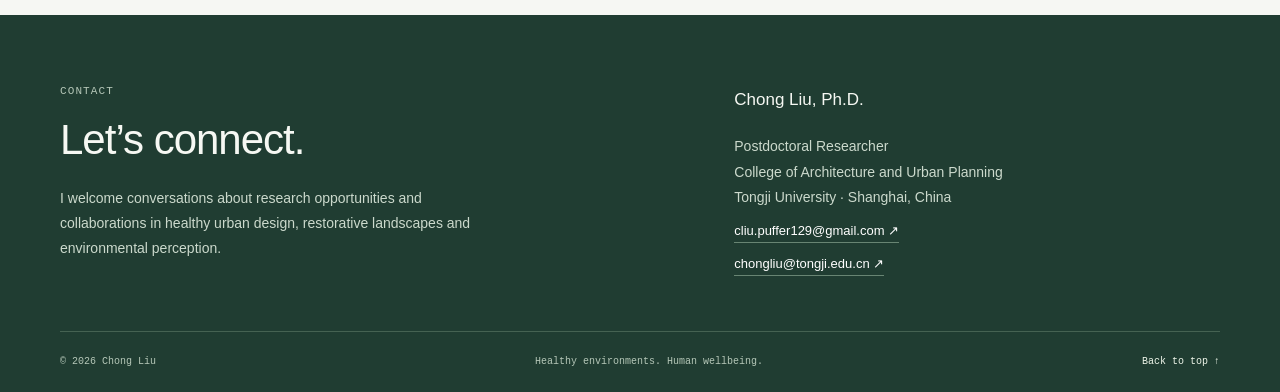
==== commit 87f12a7f: "Unify project framework previews and restore projected heart-rate display" ====
--- a/index.html
+++ b/index.html
@@ -1,5 +1,5 @@
 <!doctype html><html lang="en">
-<head><meta charset="utf-8"><meta name="viewport" content="width=device-width, initial-scale=1"><meta name="description" content="Chong Liu, postdoctoral researcher at Tongji University. Healthy urban design to optimise human health and wellbeing through landscape perception and multimodal assessment."><meta name="theme-color" content="#234b3f"><title>Chong Liu | Healthy Urban Design</title><link rel="icon" href="assets/favicon.svg" type="image/svg+xml"><link rel="stylesheet" href="styles.css?v=20261018"><link rel="canonical" href="https://chongliu129.github.io/"><meta property="og:title" content="Chong Liu | Healthy Urban Design"><meta property="og:description" content="Chong Liu, postdoctoral researcher at Tongji University. Healthy urban design to optimise human health and wellbeing through landscape perception and multimodal assessment."><meta property="og:image" content="https://chongliu129.github.io/assets/hero-urban-sketch.webp"><meta property="og:type" content="website"><script type="application/ld+json">{"@context": "https://schema.org", "@type": "Person", "name": "Chong Liu", "url": "https://chongliu129.github.io/", "jobTitle": "Postdoctoral Researcher", "worksFor": {"@type": "CollegeOrUniversity", "name": "Tongji University"}, "alumniOf": [{"@type": "CollegeOrUniversity", "name": "Japan Advanced Institute of Science and Technology"}, {"@type": "CollegeOrUniversity", "name": "Dalian Polytechnic University"}], "knowsAbout": ["Healthy urban design", "Environmental perception", "Restorative environments", "Multimodal assessment"]}</script></head>
+<head><meta charset="utf-8"><meta name="viewport" content="width=device-width, initial-scale=1"><meta name="description" content="Chong Liu, postdoctoral researcher at Tongji University. Healthy urban design to optimise human health and wellbeing through landscape perception and multimodal assessment."><meta name="theme-color" content="#234b3f"><title>Chong Liu | Healthy Urban Design</title><link rel="icon" href="assets/favicon.svg" type="image/svg+xml"><link rel="stylesheet" href="styles.css?v=20261018-r2"><link rel="canonical" href="https://chongliu129.github.io/"><meta property="og:title" content="Chong Liu | Healthy Urban Design"><meta property="og:description" content="Chong Liu, postdoctoral researcher at Tongji University. Healthy urban design to optimise human health and wellbeing through landscape perception and multimodal assessment."><meta property="og:image" content="https://chongliu129.github.io/assets/hero-urban-sketch.webp"><meta property="og:type" content="website"><script type="application/ld+json">{"@context": "https://schema.org", "@type": "Person", "name": "Chong Liu", "url": "https://chongliu129.github.io/", "jobTitle": "Postdoctoral Researcher", "worksFor": {"@type": "CollegeOrUniversity", "name": "Tongji University"}, "alumniOf": [{"@type": "CollegeOrUniversity", "name": "Japan Advanced Institute of Science and Technology"}, {"@type": "CollegeOrUniversity", "name": "Dalian Polytechnic University"}], "knowsAbout": ["Healthy urban design", "Environmental perception", "Restorative environments", "Multimodal assessment"]}</script></head>
 
 <body id="top"><a class="skip-link" href="#main">Skip to content</a>
 
@@ -8,12 +8,12 @@
 </div></header>
 
 <main id="main">
-<section class="hero hero-sketch"><img class="hero-image" src="assets/hero-urban-sketch.webp" alt="Conceptual hand-drawn aerial view of tree-lined urban blocks, green courtyards and a public park" fetchpriority="high" width="1942" height="809"><div class="hero-shade"></div><div class="wrap hero-inner"><p class="eyebrow">CHONG LIU · URBAN DESIGN &amp; HUMAN WELLBEING</p><h1>Healthy Urban Design<br>to Optimise Human<br>Health and Wellbeing</h1><p class="hero-lead">Connecting environmental perception, human responses<br class="desktop-break"> and evidence-based design.</p><a class="button light" href="#projects">Explore my research <span aria-hidden="true">↘</span></a></div><p class="hero-caption">Conceptual urban landscape · AI-generated architectural illustration</p></section>
+<section class="hero hero-sketch"><img class="hero-image" src="assets/hero-urban-sketch.webp" alt="Conceptual hand-drawn aerial view of tree-lined urban blocks, green courtyards and a public park" fetchpriority="high" width="1942" height="809"><div class="hero-shade"></div><div class="wrap hero-inner"><p class="eyebrow">CHONG LIU · URBAN DESIGN &amp; HUMAN WELLBEING</p><h1>Healthy Urban Design<br>to Optimise Human<br>Health and Wellbeing</h1><p class="hero-lead">Connecting environmental perception, human responses<br class="desktop-break"> and evidence-based design.</p><a class="button light" href="#projects">Explore my research <span aria-hidden="true">↘</span></a></div><p class="hero-caption">Conceptual urban landscape</p></section>
 
 <section id="about" class="section about"><div class="wrap"><div class="section-head"><h2>About</h2><span>RESEARCH AT THE INTERSECTION OF PEOPLE &amp; PLACE</span></div><div class="about-grid"><div class="profile"><p class="eyebrow">CHONG LIU, PH.D.</p><h3>Researching healthier<br>everyday environments.</h3><p>Postdoctoral Researcher<br>College of Architecture and Urban Planning<br><strong>Tongji University</strong> · Shanghai, China</p><a class="text-link" href="cv.html">View academic CV ↗</a></div><div class="about-copy"><p class="intro">My research examines how the spatial composition and visual qualities of urban and natural environments influence perception, emotional wellbeing and cognitive performance.</p><p>Integrating quantitative landscape analysis, immersive experiments and multimodal human-factor measurements, I investigate how environmental features shape visual attention, stress recovery and sustained attention, and translate these relationships into evidence-based design guidance.</p><p>My current work extends this approach from urban green spaces to long-duration polar habitats, exploring how repeated exposure and environmental novelty can inform adaptive visual environments that support attention and wellbeing.</p><p>I received my Ph.D. in Knowledge Science from the Japan Advanced Institute of Science and Technology (JAIST) in 2025, with a research focus on urban design. I am currently a postdoctoral researcher at Tongji University.</p><div class="research-tags"><span>Environmental perception</span><span>Restoration &amp; wellbeing</span><span>Attention &amp; environmental novelty</span><span>Multimodal human factors</span></div></div></div></div></section>
 
 <section id="projects" class="section projects"><div class="wrap"><div class="section-head"><h2>Projects</h2><span>RESEARCH QUESTIONS, METHODS &amp; CONTRIBUTIONS</span></div>
-<article class="project-row"><a class="project-image project-photo" href="environmental-novelty.html"><img src="assets/cave-participant-illustration.webp" alt="AI-assisted illustration of a participant wearing an EEG cap and a heart rate and EDA wristband while viewing the CAVE projection" loading="lazy" width="700" height="440"><span class="image-index">01</span><span class="project-image-note">AI-assisted study illustration · based on the CAVE photograph</span></a><div class="project-copy"><p class="eyebrow">RESEARCH DIRECTION · PROPOSED STUDY</p><h3><a href="environmental-novelty.html">Environmental Novelty and Sustained Attention</a></h3><p>How can visual environments remain supportive as they become familiar? This proposed study explores how environmental novelty affects sustained attention during repeated exposure, informing adaptive visual environments for long-duration polar habitation.</p><p class="project-role">Human-factor research<span> / </span>Polar habitation</p><a class="text-link" href="environmental-novelty.html">Explore research direction <span aria-hidden="true">↗</span></a></div></article>
+<article class="project-row"><a class="project-image project-framework" href="environmental-novelty.html"><img src="assets/novelty-research-framework.svg" alt="Research framework linking spatial updates, perceived novelty and sustained attention to adaptive visual environment design" loading="lazy" width="700" height="440"><span class="image-index">01</span></a><div class="project-copy"><p class="eyebrow">RESEARCH DIRECTION · PROPOSED STUDY</p><h3><a href="environmental-novelty.html">Environmental Novelty and Sustained Attention</a></h3><p>How can visual environments remain supportive as they become familiar? This proposed study explores how environmental novelty affects sustained attention during repeated exposure, informing adaptive visual environments for long-duration polar habitation.</p><p class="project-role">Human-factor research<span> / </span>Polar habitation</p><a class="text-link" href="environmental-novelty.html">Explore research direction <span aria-hidden="true">↗</span></a></div></article>
 
 <article class="project-row"><a class="project-image project-framework" href="children-landscapes.html"><img src="assets/children-research-framework.svg" alt="Research framework showing landscape exposure, psychological assessment and facial emotion recognition in the children’s stress recovery study" loading="lazy" width="700" height="440"><span class="image-index">02</span></a><div class="project-copy"><p class="eyebrow">2023 · Project leader · HCII 2024</p><h3><a href="children-landscapes.html">Landscapes for Children’s Stress Recovery</a></h3><p>Comparing parks and urban squares to understand how landscape types shape children’s emotions and recovery from stress. I led the experimental design, data analysis and manuscript writing.</p><p class="project-role">Project Leader<span> / </span>China Children’s Center</p><a class="text-link" href="children-landscapes.html">Explore project <span aria-hidden="true">↗</span></a></div></article>
 
--- a/styles.css
+++ b/styles.css
@@ -325,3 +325,5 @@
 @media(max-width:760px){.project-photo img{height:auto;aspect-ratio:1.4;max-height:none}.project-framework img{height:auto;aspect-ratio:auto;max-height:none}.parametric-figure{padding:15px 5px}}
 
 .figure-enlarge{color:var(--green);text-decoration:underline;text-underline-offset:3px;white-space:nowrap}
+
+.study-setup{margin-top:65px}.study-setup>h2{font-size:25px;font-weight:500}.cave-figure img{max-height:650px}
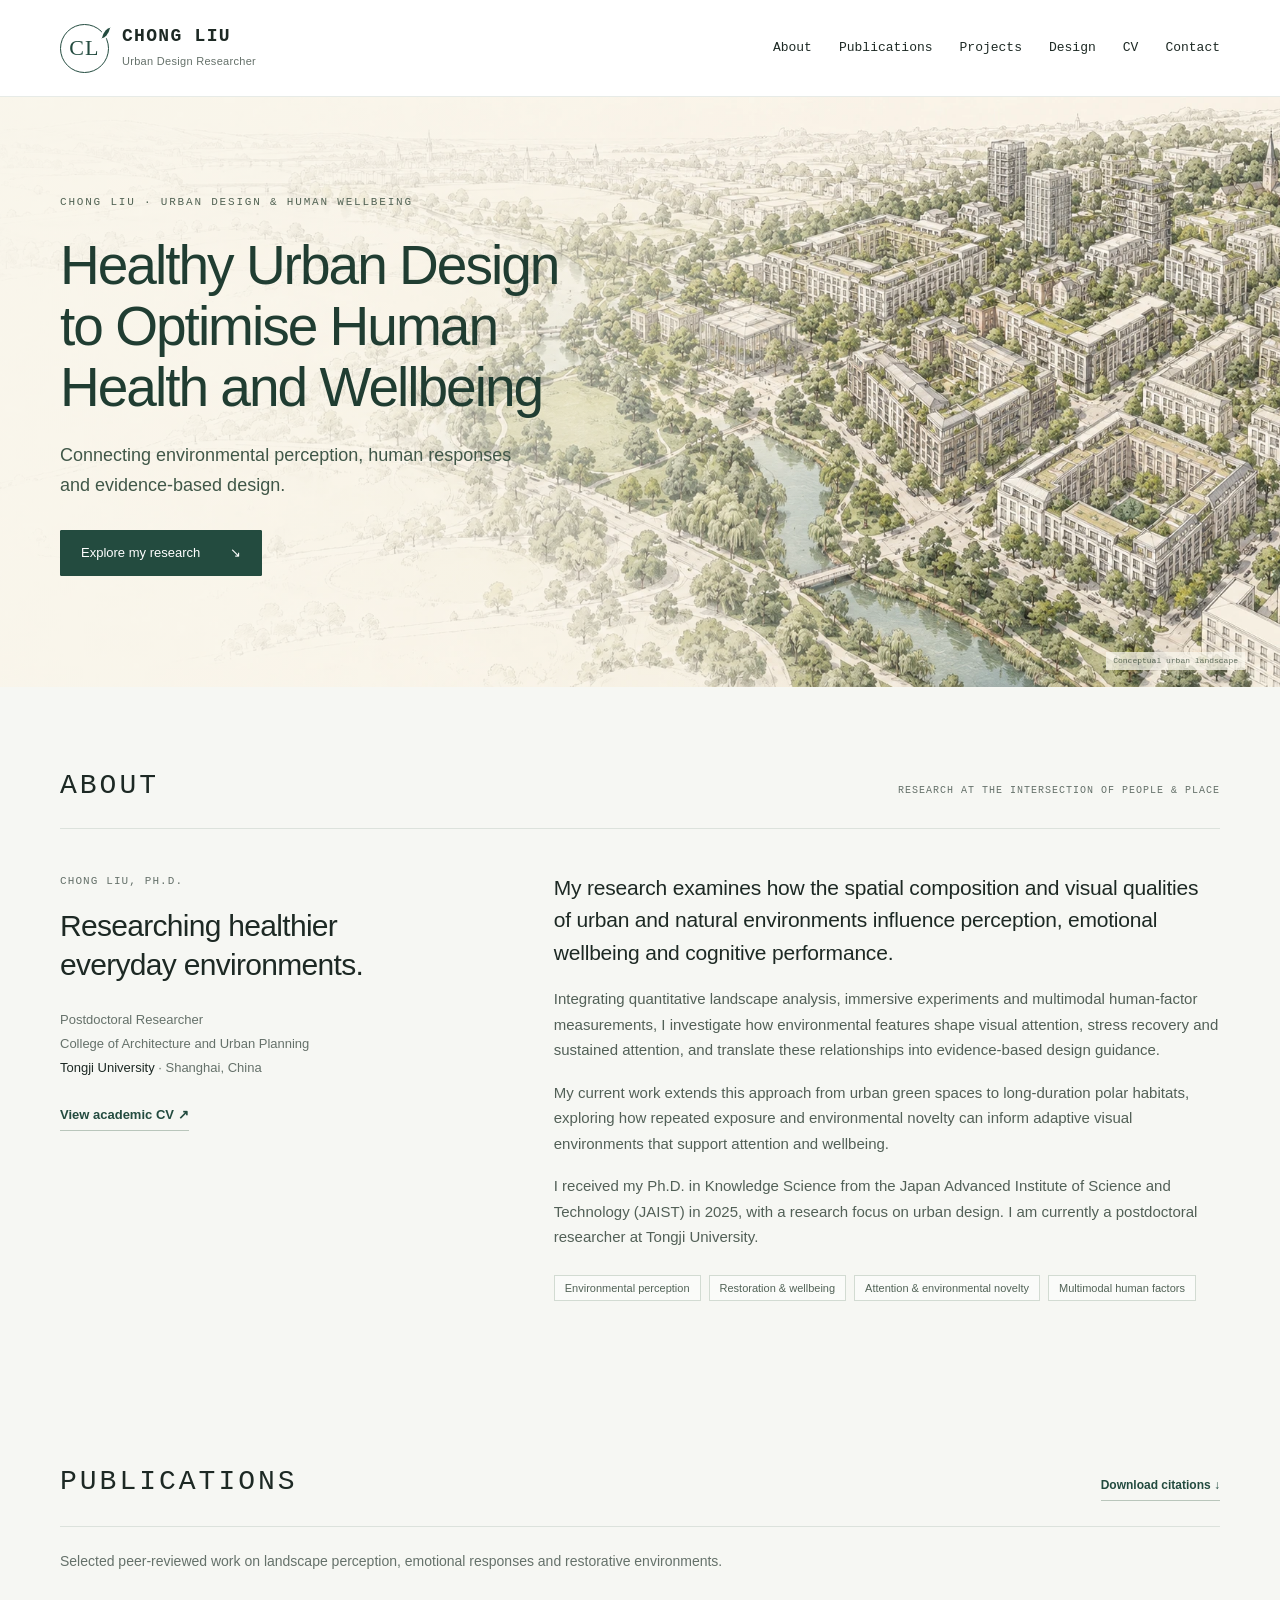
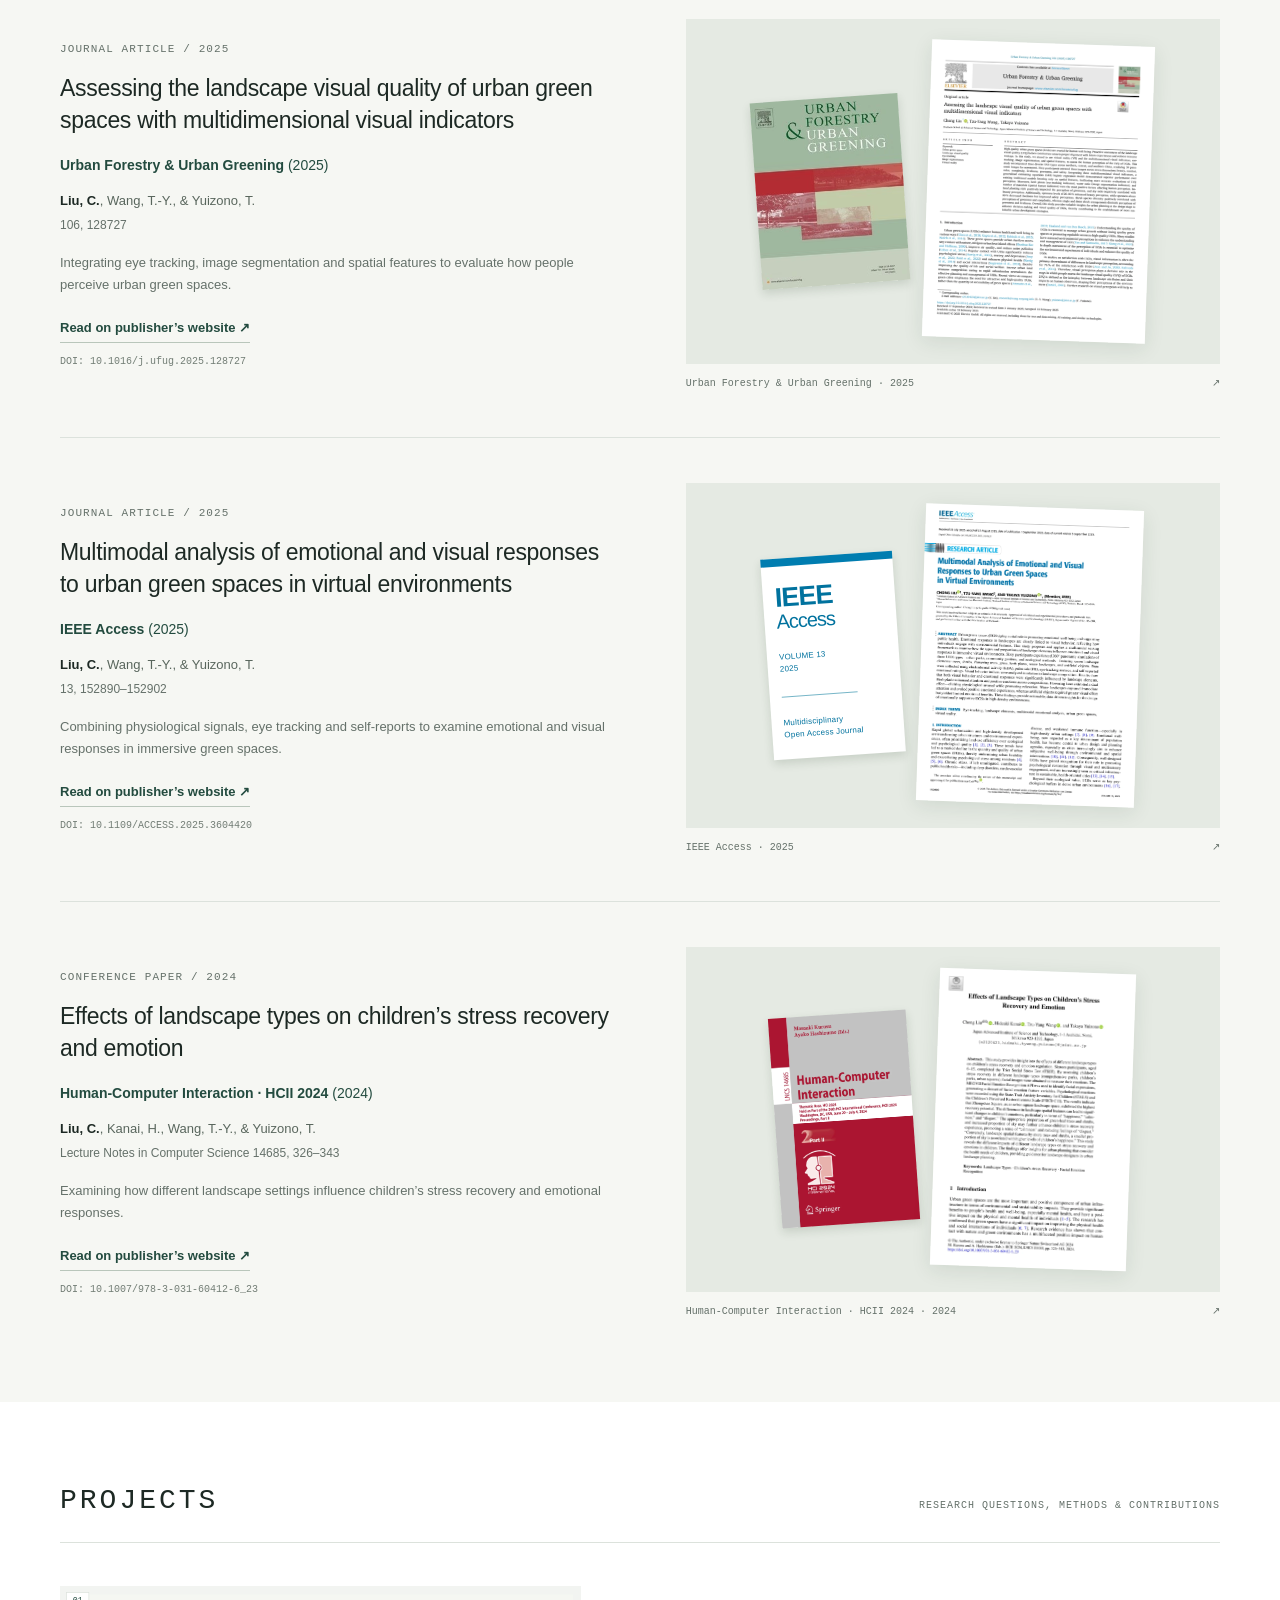
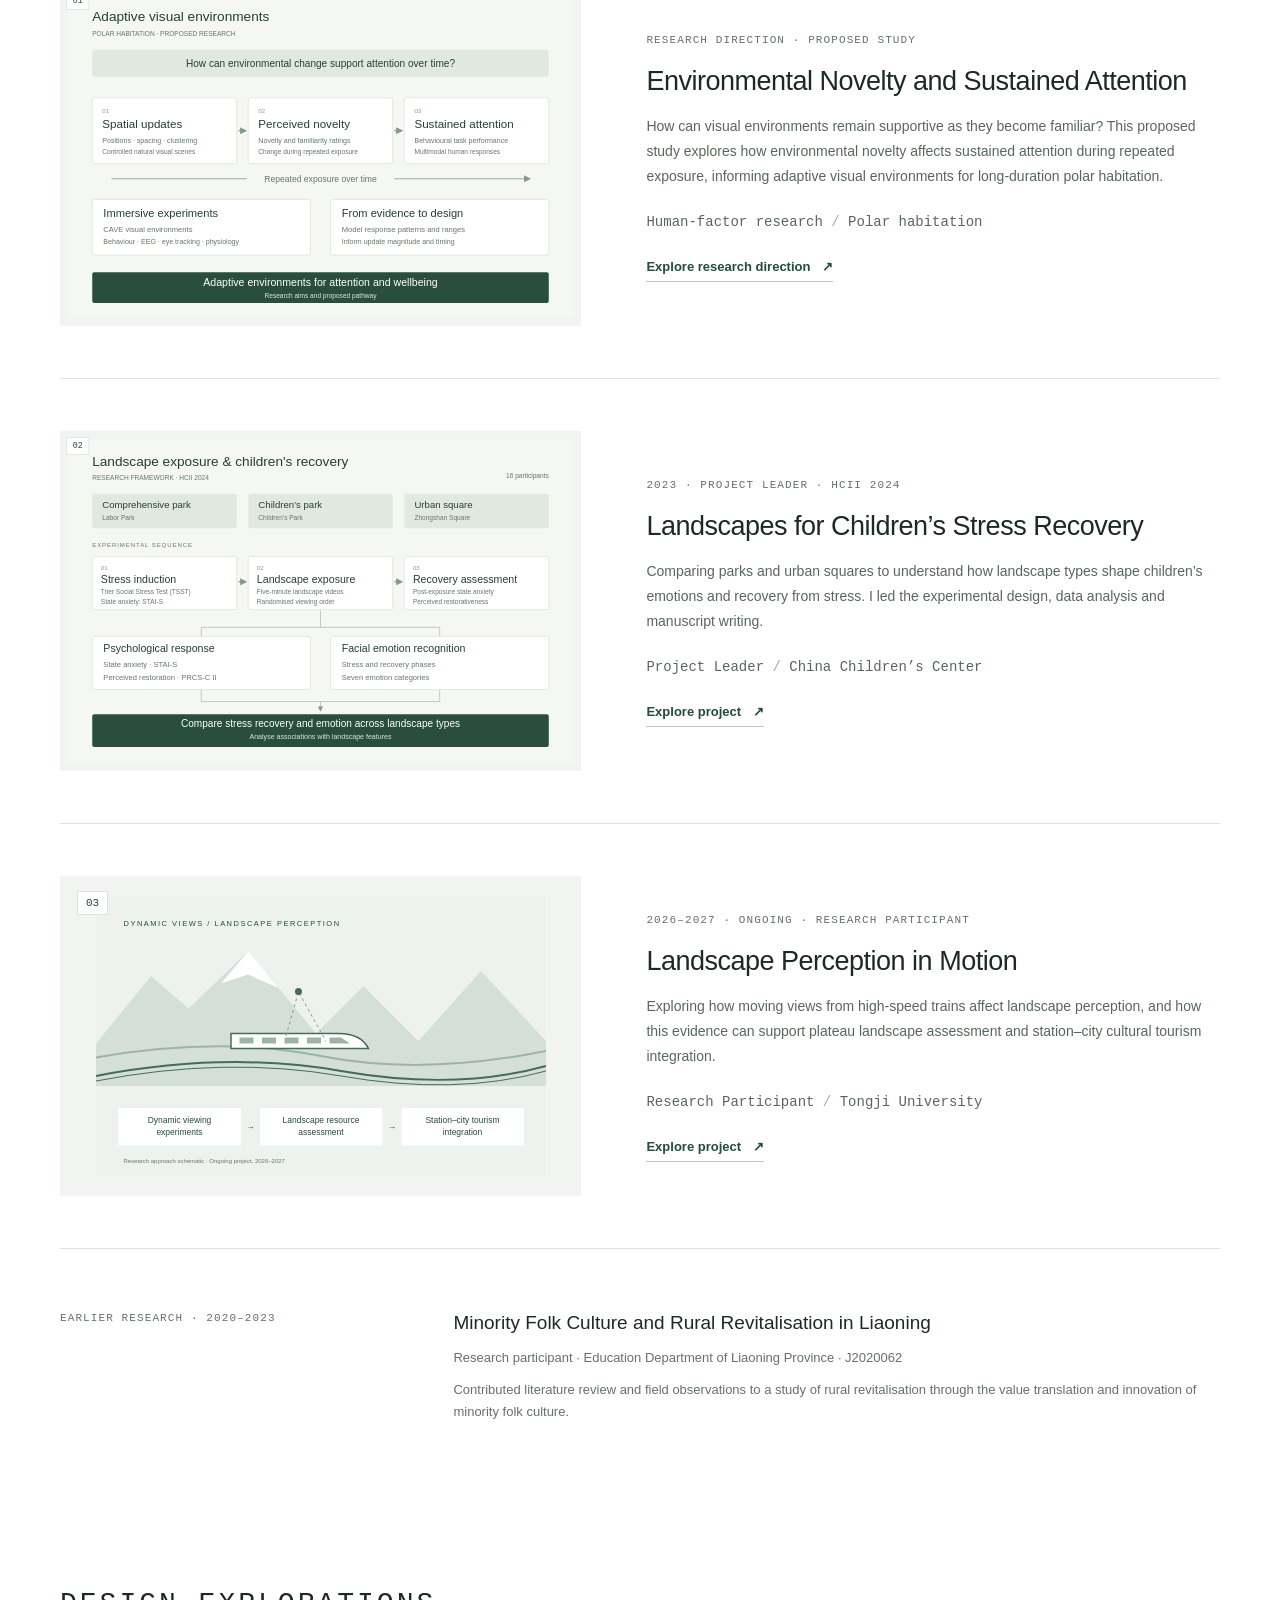
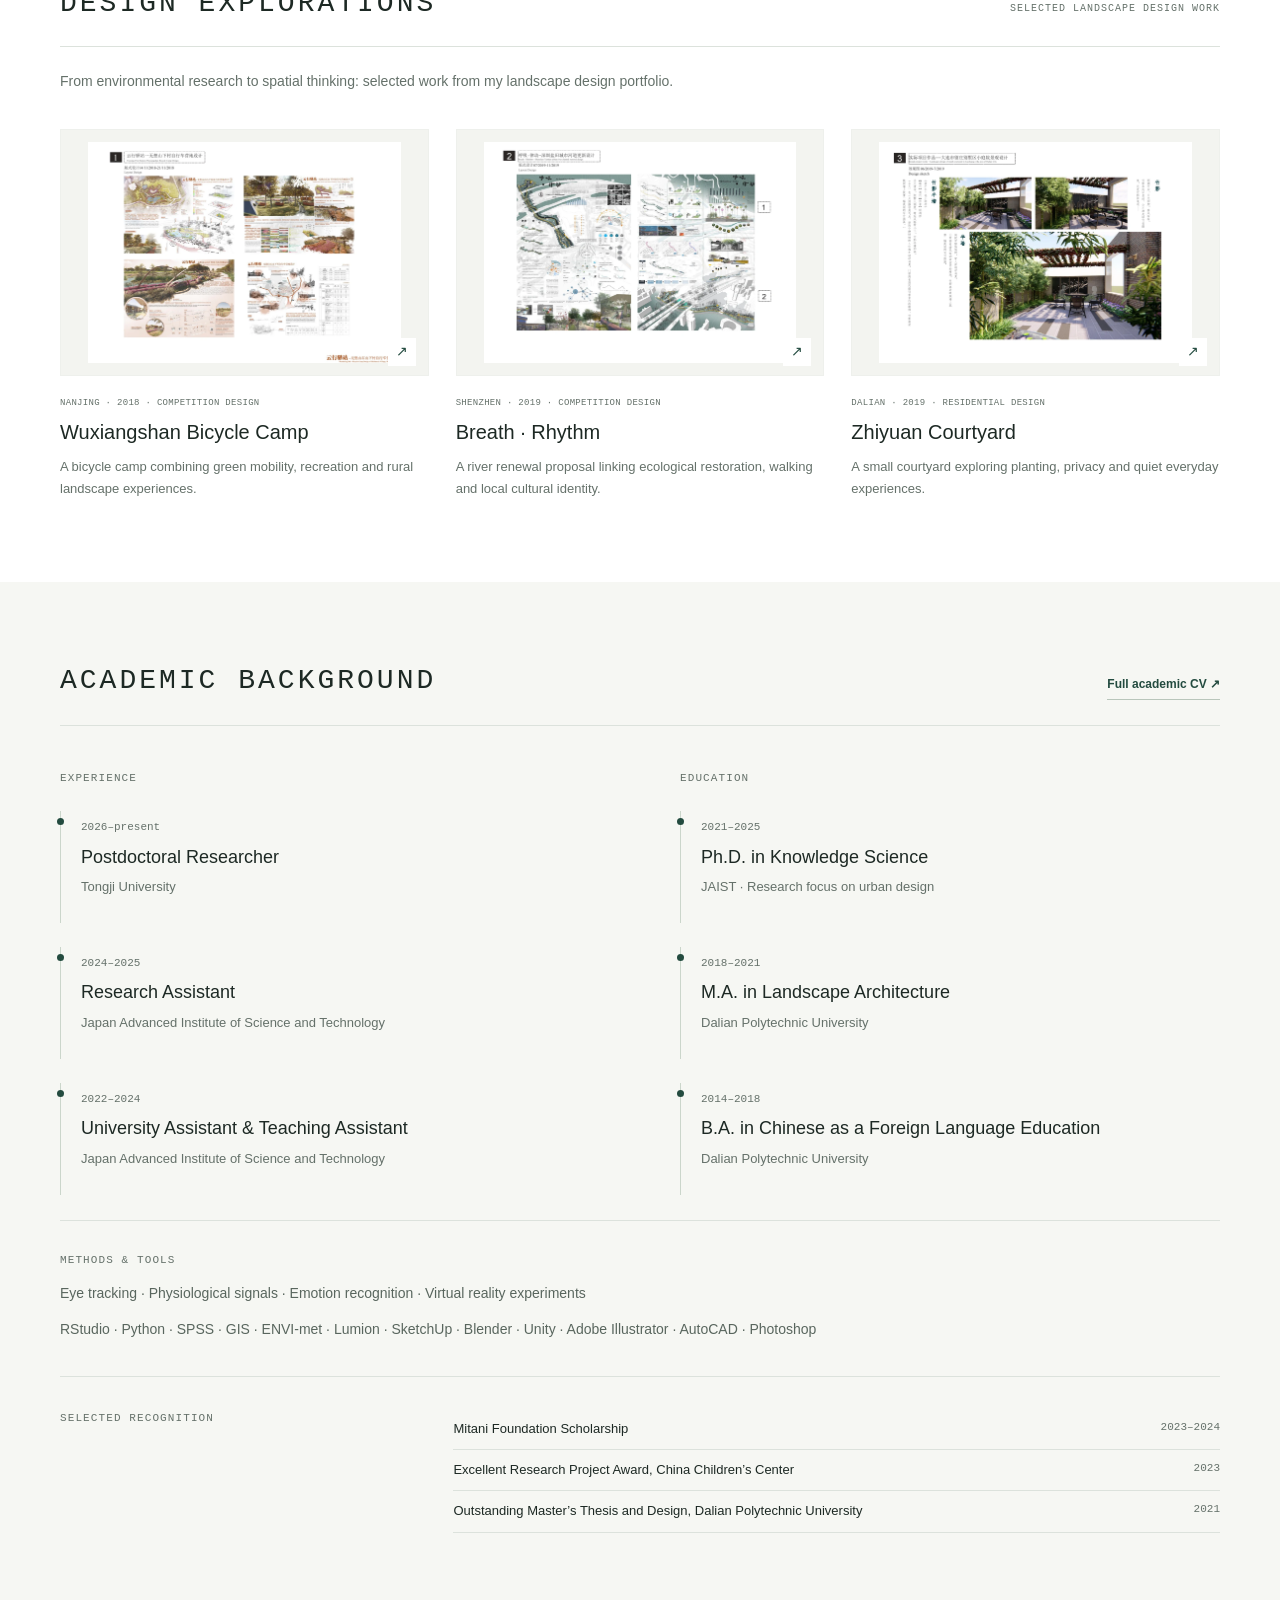
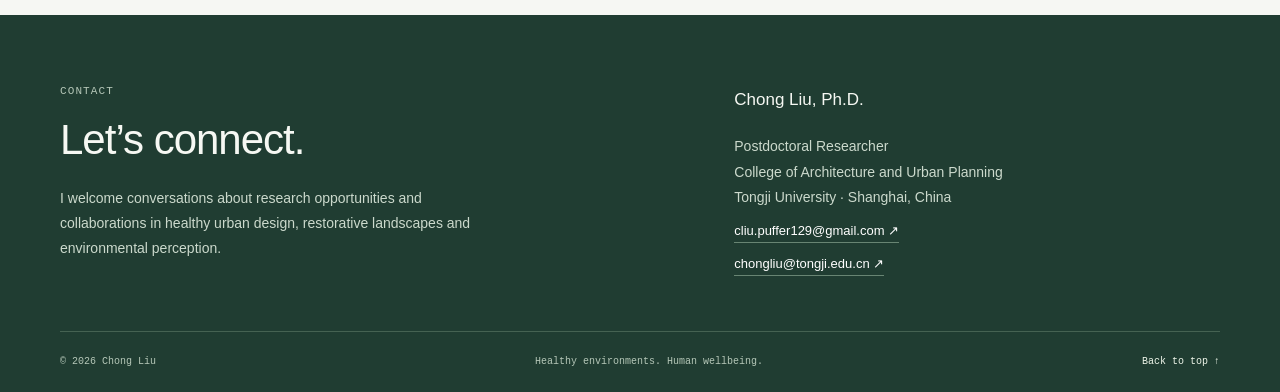
==== commit bd33195a: "Place publications before projects and align site navigation" ====
--- a/index.html
+++ b/index.html
@@ -4,13 +4,21 @@
 <body id="top"><a class="skip-link" href="#main">Skip to content</a>
 
 <header class="site-header"><div class="wrap header-inner"><a class="brand" href="/" aria-label="Chong Liu home"><span class="monogram" aria-hidden="true">CL<span></span></span><span>CHONG LIU<small>Urban Design Researcher</small></span></a><button class="menu-toggle" aria-expanded="false" aria-controls="primary-nav">Menu <span aria-hidden="true">☰</span></button>
-<nav id="primary-nav" aria-label="Primary navigation"><a href="/#about">About</a><a href="/#projects">Projects</a><a href="/#publications">Publications</a><a href="/#design">Design</a><a href="cv.html">CV</a><a href="/#contact">Contact</a></nav>
+<nav id="primary-nav" aria-label="Primary navigation"><a href="/#about">About</a><a href="/#publications">Publications</a><a href="/#projects">Projects</a><a href="/#design">Design</a><a href="cv.html">CV</a><a href="/#contact">Contact</a></nav>
 </div></header>
 
 <main id="main">
 <section class="hero hero-sketch"><img class="hero-image" src="assets/hero-urban-sketch.webp" alt="Conceptual hand-drawn aerial view of tree-lined urban blocks, green courtyards and a public park" fetchpriority="high" width="1942" height="809"><div class="hero-shade"></div><div class="wrap hero-inner"><p class="eyebrow">CHONG LIU · URBAN DESIGN &amp; HUMAN WELLBEING</p><h1>Healthy Urban Design<br>to Optimise Human<br>Health and Wellbeing</h1><p class="hero-lead">Connecting environmental perception, human responses<br class="desktop-break"> and evidence-based design.</p><a class="button light" href="#projects">Explore my research <span aria-hidden="true">↘</span></a></div><p class="hero-caption">Conceptual urban landscape</p></section>
 
 <section id="about" class="section about"><div class="wrap"><div class="section-head"><h2>About</h2><span>RESEARCH AT THE INTERSECTION OF PEOPLE &amp; PLACE</span></div><div class="about-grid"><div class="profile"><p class="eyebrow">CHONG LIU, PH.D.</p><h3>Researching healthier<br>everyday environments.</h3><p>Postdoctoral Researcher<br>College of Architecture and Urban Planning<br><strong>Tongji University</strong> · Shanghai, China</p><a class="text-link" href="cv.html">View academic CV ↗</a></div><div class="about-copy"><p class="intro">My research examines how the spatial composition and visual qualities of urban and natural environments influence perception, emotional wellbeing and cognitive performance.</p><p>Integrating quantitative landscape analysis, immersive experiments and multimodal human-factor measurements, I investigate how environmental features shape visual attention, stress recovery and sustained attention, and translate these relationships into evidence-based design guidance.</p><p>My current work extends this approach from urban green spaces to long-duration polar habitats, exploring how repeated exposure and environmental novelty can inform adaptive visual environments that support attention and wellbeing.</p><p>I received my Ph.D. in Knowledge Science from the Japan Advanced Institute of Science and Technology (JAIST) in 2025, with a research focus on urban design. I am currently a postdoctoral researcher at Tongji University.</p><div class="research-tags"><span>Environmental perception</span><span>Restoration &amp; wellbeing</span><span>Attention &amp; environmental novelty</span><span>Multimodal human factors</span></div></div></div></div></section>
+
+<section id="publications" class="section publications"><div class="wrap"><div class="section-head"><h2>Publications</h2><a class="text-link" href="publications.bib" download>Download citations ↓</a></div><p class="section-note">Selected peer-reviewed work on landscape perception, emotional responses and restorative environments.</p>
+<article class="publication" id="ufug"><div class="pub-copy"><p class="eyebrow">Journal article <span> / </span> 2025</p><h3><a href="https://www.sciencedirect.com/science/article/pii/S1618866725000615" target="_blank" rel="noopener noreferrer">Assessing the landscape visual quality of urban green spaces with multidimensional visual indicators</a></h3><p class="journal">Urban Forestry & Urban Greening <span>(2025)</span></p><p class="authors"><strong>Liu, C.</strong>, Wang, T.-Y., &amp; Yuizono, T.</p><p class="volume">106, 128727</p><p class="pub-summary">Integrating eye tracking, image segmentation and spatial features to evaluate how people perceive urban green spaces.</p><a class="text-link" href="https://www.sciencedirect.com/science/article/pii/S1618866725000615" target="_blank" rel="noopener noreferrer">Read on publisher’s website ↗</a><p class="doi">DOI: 10.1016/j.ufug.2025.128727</p></div><a class="publication-preview" href="https://www.sciencedirect.com/science/article/pii/S1618866725000615" target="_blank" rel="noopener noreferrer" aria-label="Read Assessing the landscape visual quality of urban green spaces with multidimensional visual indicators on the publisher’s website"><div class="preview-surface"><img class="journal-cover" src="assets/ufug-cover.webp" alt="Urban Forestry &amp; Urban Greening cover" loading="lazy"><img class="paper-page" src="assets/paper-1.webp" alt="First page of Assessing the landscape visual quality of urban green spaces with multidimensional visual indicators" loading="lazy"></div><span class="preview-caption">Urban Forestry & Urban Greening · 2025 <span aria-hidden="true">↗</span></span></a></article>
+
+<article class="publication" id="ieee"><div class="pub-copy"><p class="eyebrow">Journal article <span> / </span> 2025</p><h3><a href="https://ieeexplore.ieee.org/abstract/document/11145757" target="_blank" rel="noopener noreferrer">Multimodal analysis of emotional and visual responses to urban green spaces in virtual environments</a></h3><p class="journal">IEEE Access <span>(2025)</span></p><p class="authors"><strong>Liu, C.</strong>, Wang, T.-Y., &amp; Yuizono, T.</p><p class="volume">13, 152890–152902</p><p class="pub-summary">Combining physiological signals, eye tracking and self-reports to examine emotional and visual responses in immersive green spaces.</p><a class="text-link" href="https://ieeexplore.ieee.org/abstract/document/11145757" target="_blank" rel="noopener noreferrer">Read on publisher’s website ↗</a><p class="doi">DOI: 10.1109/ACCESS.2025.3604420</p></div><a class="publication-preview" href="https://ieeexplore.ieee.org/abstract/document/11145757" target="_blank" rel="noopener noreferrer" aria-label="Read Multimodal analysis of emotional and visual responses to urban green spaces in virtual environments on the publisher’s website"><div class="preview-surface"><span class="journal-badge"><b>IEEE<span>Access</span></b><small>VOLUME 13<br>2025</small><span class="badge-line"></span><small>Multidisciplinary<br>Open Access Journal</small></span><img class="paper-page" src="assets/paper-2.webp" alt="First page of Multimodal analysis of emotional and visual responses to urban green spaces in virtual environments" loading="lazy"></div><span class="preview-caption">IEEE Access · 2025 <span aria-hidden="true">↗</span></span></a></article>
+
+<article class="publication" id="hcii"><div class="pub-copy"><p class="eyebrow">Conference paper <span> / </span> 2024</p><h3><a href="https://link.springer.com/chapter/10.1007/978-3-031-60412-6_23" target="_blank" rel="noopener noreferrer">Effects of landscape types on children’s stress recovery and emotion</a></h3><p class="journal">Human-Computer Interaction · HCII 2024 <span>(2024)</span></p><p class="authors"><strong>Liu, C.</strong>, Kanai, H., Wang, T.-Y., &amp; Yuizono, T.</p><p class="volume">Lecture Notes in Computer Science 14685, 326–343</p><p class="pub-summary">Examining how different landscape settings influence children’s stress recovery and emotional responses.</p><a class="text-link" href="https://link.springer.com/chapter/10.1007/978-3-031-60412-6_23" target="_blank" rel="noopener noreferrer">Read on publisher’s website ↗</a><p class="doi">DOI: 10.1007/978-3-031-60412-6_23</p></div><a class="publication-preview" href="https://link.springer.com/chapter/10.1007/978-3-031-60412-6_23" target="_blank" rel="noopener noreferrer" aria-label="Read Effects of landscape types on children’s stress recovery and emotion on the publisher’s website"><div class="preview-surface"><img class="journal-cover" src="assets/hcii-book.webp" alt="Human-Computer Interaction · HCII 2024 cover" loading="lazy"><img class="paper-page" src="assets/paper-3.webp" alt="First page of Effects of landscape types on children’s stress recovery and emotion" loading="lazy"></div><span class="preview-caption">Human-Computer Interaction · HCII 2024 · 2024 <span aria-hidden="true">↗</span></span></a></article>
+</div></section>
 
 <section id="projects" class="section projects"><div class="wrap"><div class="section-head"><h2>Projects</h2><span>RESEARCH QUESTIONS, METHODS &amp; CONTRIBUTIONS</span></div>
 <article class="project-row"><a class="project-image project-framework" href="environmental-novelty.html"><img src="assets/novelty-research-framework.svg" alt="Research framework linking spatial updates, perceived novelty and sustained attention to adaptive visual environment design" loading="lazy" width="700" height="440"><span class="image-index">01</span></a><div class="project-copy"><p class="eyebrow">RESEARCH DIRECTION · PROPOSED STUDY</p><h3><a href="environmental-novelty.html">Environmental Novelty and Sustained Attention</a></h3><p>How can visual environments remain supportive as they become familiar? This proposed study explores how environmental novelty affects sustained attention during repeated exposure, informing adaptive visual environments for long-duration polar habitation.</p><p class="project-role">Human-factor research<span> / </span>Polar habitation</p><a class="text-link" href="environmental-novelty.html">Explore research direction <span aria-hidden="true">↗</span></a></div></article>
@@ -20,14 +28,6 @@
 <article class="project-row"><a class="project-image" href="railway-landscapes.html"><img src="assets/railway-methods.svg" alt="Research approach from dynamic viewing experiments to landscape assessment and station–city tourism integration" loading="lazy" width="700" height="440"><span class="image-index">03</span></a><div class="project-copy"><p class="eyebrow">2026–2027 · Ongoing · Research participant</p><h3><a href="railway-landscapes.html">Landscape Perception in Motion</a></h3><p>Exploring how moving views from high-speed trains affect landscape perception, and how this evidence can support plateau landscape assessment and station–city cultural tourism integration.</p><p class="project-role">Research Participant<span> / </span>Tongji University</p><a class="text-link" href="railway-landscapes.html">Explore project <span aria-hidden="true">↗</span></a></div></article>
 
 <article class="past-project"><p class="eyebrow">EARLIER RESEARCH · 2020–2023</p><div><h3>Minority Folk Culture and Rural Revitalisation in Liaoning</h3><p>Research participant · Education Department of Liaoning Province · J2020062</p><p>Contributed literature review and field observations to a study of rural revitalisation through the value translation and innovation of minority folk culture.</p></div></article>
-</div></section>
-
-<section id="publications" class="section publications"><div class="wrap"><div class="section-head"><h2>Publications</h2><a class="text-link" href="publications.bib" download>Download citations ↓</a></div><p class="section-note">Selected peer-reviewed work on landscape perception, emotional responses and restorative environments.</p>
-<article class="publication" id="ufug"><div class="pub-copy"><p class="eyebrow">Journal article <span> / </span> 2025</p><h3><a href="https://www.sciencedirect.com/science/article/pii/S1618866725000615" target="_blank" rel="noopener noreferrer">Assessing the landscape visual quality of urban green spaces with multidimensional visual indicators</a></h3><p class="journal">Urban Forestry & Urban Greening <span>(2025)</span></p><p class="authors"><strong>Liu, C.</strong>, Wang, T.-Y., &amp; Yuizono, T.</p><p class="volume">106, 128727</p><p class="pub-summary">Integrating eye tracking, image segmentation and spatial features to evaluate how people perceive urban green spaces.</p><a class="text-link" href="https://www.sciencedirect.com/science/article/pii/S1618866725000615" target="_blank" rel="noopener noreferrer">Read on publisher’s website ↗</a><p class="doi">DOI: 10.1016/j.ufug.2025.128727</p></div><a class="publication-preview" href="https://www.sciencedirect.com/science/article/pii/S1618866725000615" target="_blank" rel="noopener noreferrer" aria-label="Read Assessing the landscape visual quality of urban green spaces with multidimensional visual indicators on the publisher’s website"><div class="preview-surface"><img class="journal-cover" src="assets/ufug-cover.webp" alt="Urban Forestry &amp; Urban Greening cover" loading="lazy"><img class="paper-page" src="assets/paper-1.webp" alt="First page of Assessing the landscape visual quality of urban green spaces with multidimensional visual indicators" loading="lazy"></div><span class="preview-caption">Urban Forestry & Urban Greening · 2025 <span aria-hidden="true">↗</span></span></a></article>
-
-<article class="publication" id="ieee"><div class="pub-copy"><p class="eyebrow">Journal article <span> / </span> 2025</p><h3><a href="https://ieeexplore.ieee.org/abstract/document/11145757" target="_blank" rel="noopener noreferrer">Multimodal analysis of emotional and visual responses to urban green spaces in virtual environments</a></h3><p class="journal">IEEE Access <span>(2025)</span></p><p class="authors"><strong>Liu, C.</strong>, Wang, T.-Y., &amp; Yuizono, T.</p><p class="volume">13, 152890–152902</p><p class="pub-summary">Combining physiological signals, eye tracking and self-reports to examine emotional and visual responses in immersive green spaces.</p><a class="text-link" href="https://ieeexplore.ieee.org/abstract/document/11145757" target="_blank" rel="noopener noreferrer">Read on publisher’s website ↗</a><p class="doi">DOI: 10.1109/ACCESS.2025.3604420</p></div><a class="publication-preview" href="https://ieeexplore.ieee.org/abstract/document/11145757" target="_blank" rel="noopener noreferrer" aria-label="Read Multimodal analysis of emotional and visual responses to urban green spaces in virtual environments on the publisher’s website"><div class="preview-surface"><span class="journal-badge"><b>IEEE<span>Access</span></b><small>VOLUME 13<br>2025</small><span class="badge-line"></span><small>Multidisciplinary<br>Open Access Journal</small></span><img class="paper-page" src="assets/paper-2.webp" alt="First page of Multimodal analysis of emotional and visual responses to urban green spaces in virtual environments" loading="lazy"></div><span class="preview-caption">IEEE Access · 2025 <span aria-hidden="true">↗</span></span></a></article>
-
-<article class="publication" id="hcii"><div class="pub-copy"><p class="eyebrow">Conference paper <span> / </span> 2024</p><h3><a href="https://link.springer.com/chapter/10.1007/978-3-031-60412-6_23" target="_blank" rel="noopener noreferrer">Effects of landscape types on children’s stress recovery and emotion</a></h3><p class="journal">Human-Computer Interaction · HCII 2024 <span>(2024)</span></p><p class="authors"><strong>Liu, C.</strong>, Kanai, H., Wang, T.-Y., &amp; Yuizono, T.</p><p class="volume">Lecture Notes in Computer Science 14685, 326–343</p><p class="pub-summary">Examining how different landscape settings influence children’s stress recovery and emotional responses.</p><a class="text-link" href="https://link.springer.com/chapter/10.1007/978-3-031-60412-6_23" target="_blank" rel="noopener noreferrer">Read on publisher’s website ↗</a><p class="doi">DOI: 10.1007/978-3-031-60412-6_23</p></div><a class="publication-preview" href="https://link.springer.com/chapter/10.1007/978-3-031-60412-6_23" target="_blank" rel="noopener noreferrer" aria-label="Read Effects of landscape types on children’s stress recovery and emotion on the publisher’s website"><div class="preview-surface"><img class="journal-cover" src="assets/hcii-book.webp" alt="Human-Computer Interaction · HCII 2024 cover" loading="lazy"><img class="paper-page" src="assets/paper-3.webp" alt="First page of Effects of landscape types on children’s stress recovery and emotion" loading="lazy"></div><span class="preview-caption">Human-Computer Interaction · HCII 2024 · 2024 <span aria-hidden="true">↗</span></span></a></article>
 </div></section>
 
 <section id="design" class="section design"><div class="wrap"><div class="section-head"><h2>Design Explorations</h2><span>SELECTED LANDSCAPE DESIGN WORK</span></div><p class="section-note">From environmental research to spatial thinking: selected work from my landscape design portfolio.</p><div class="design-grid">
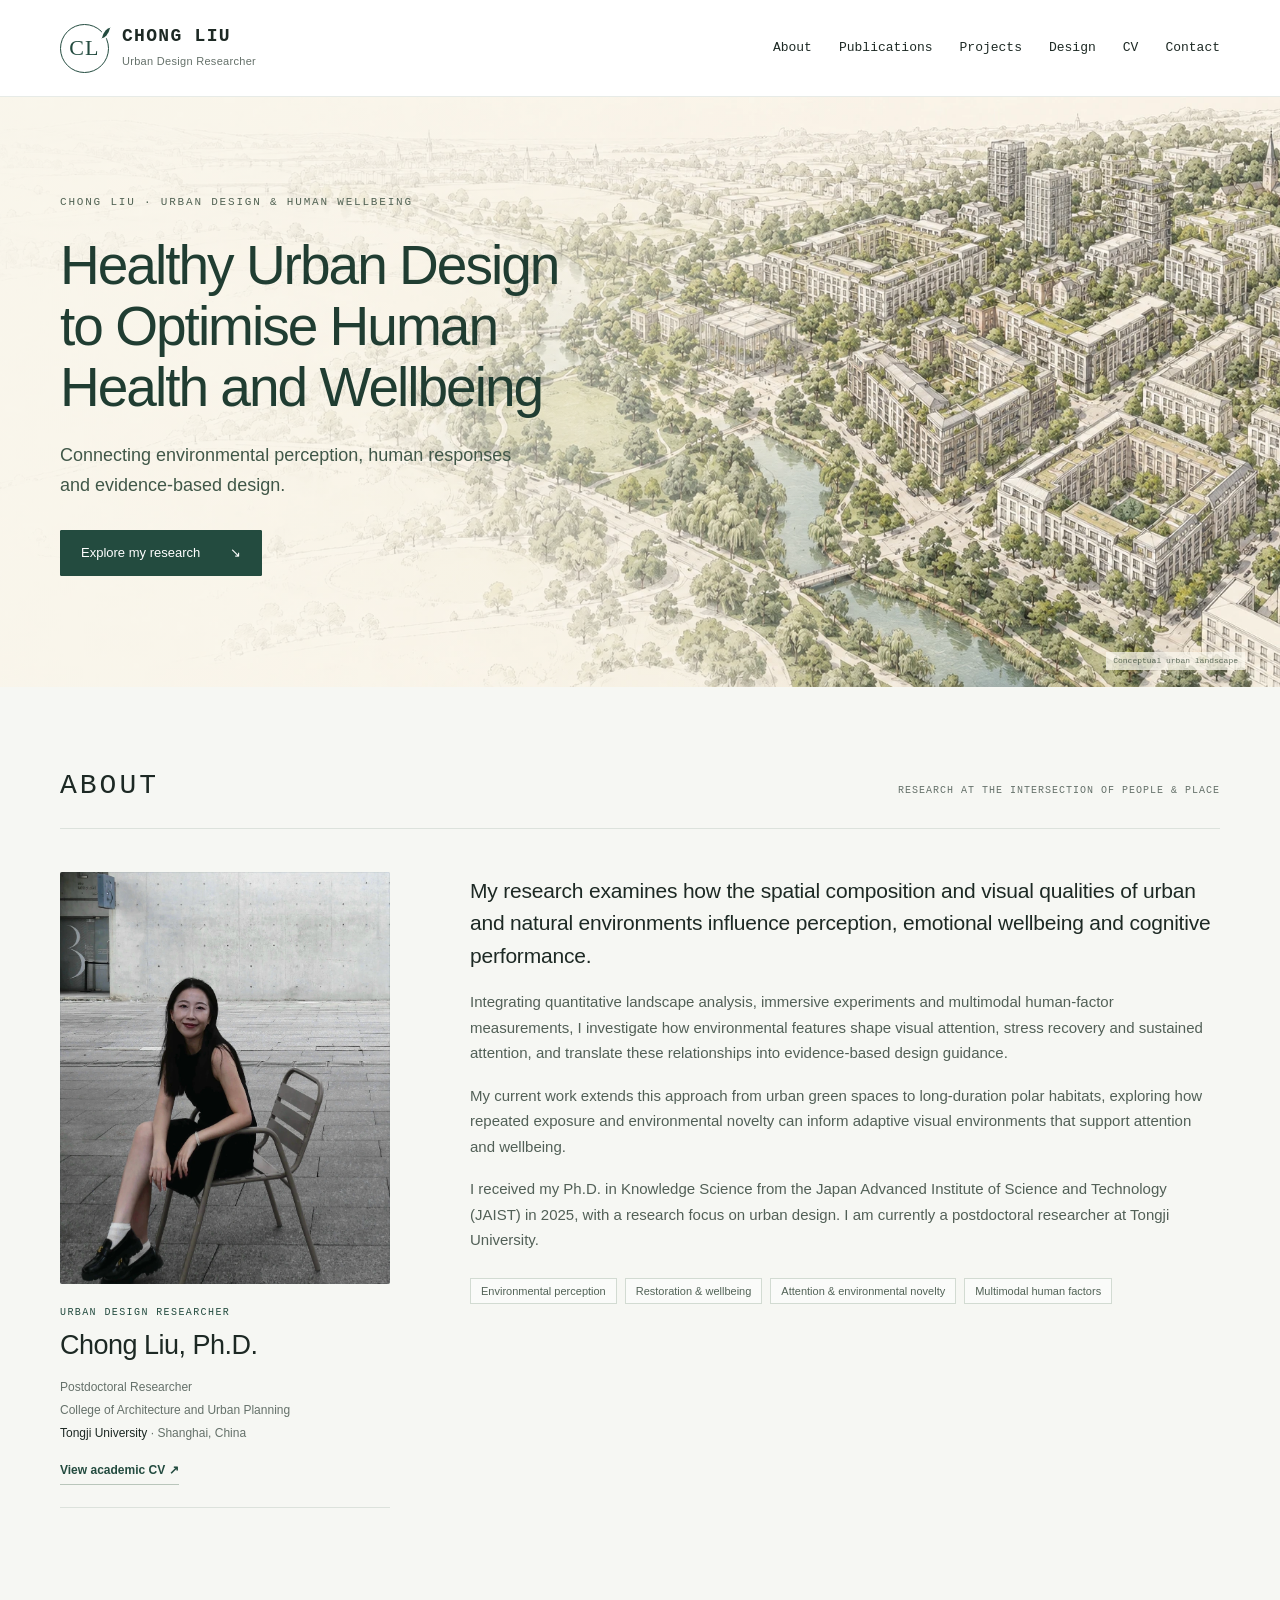
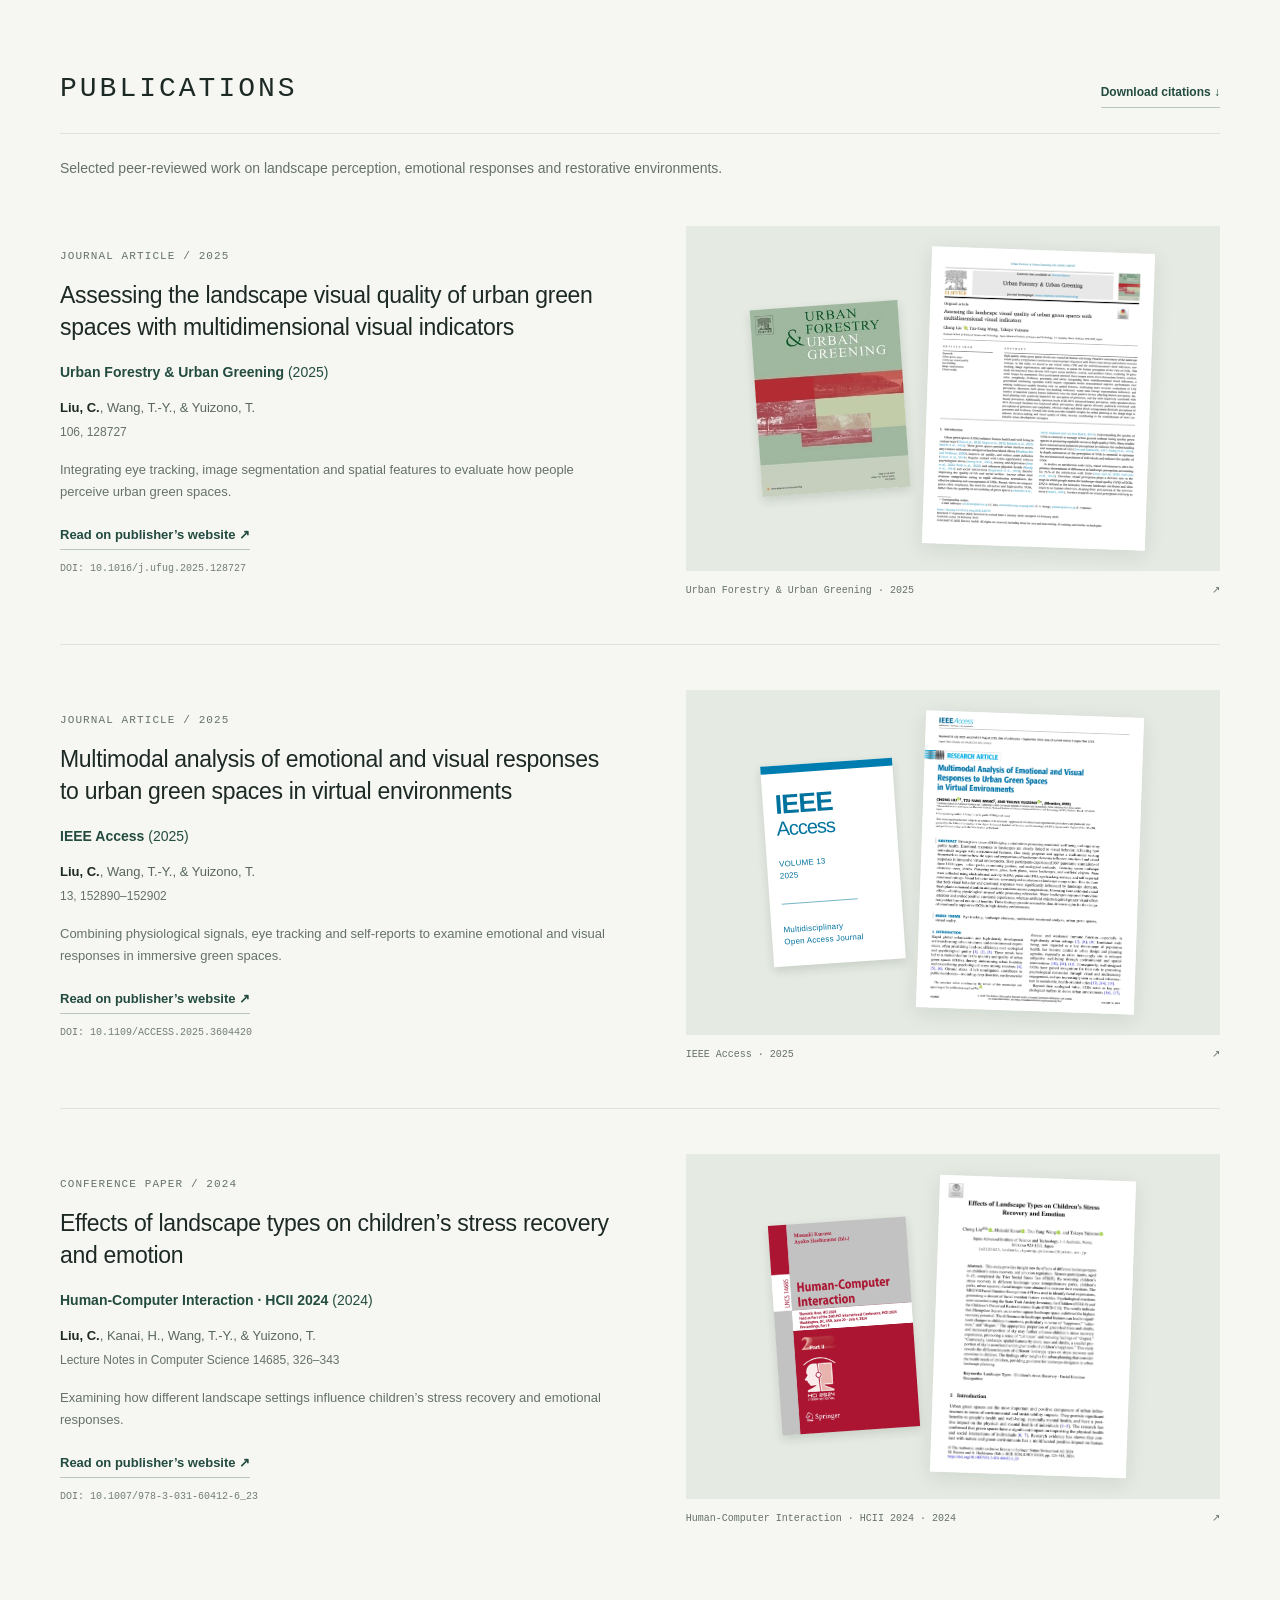
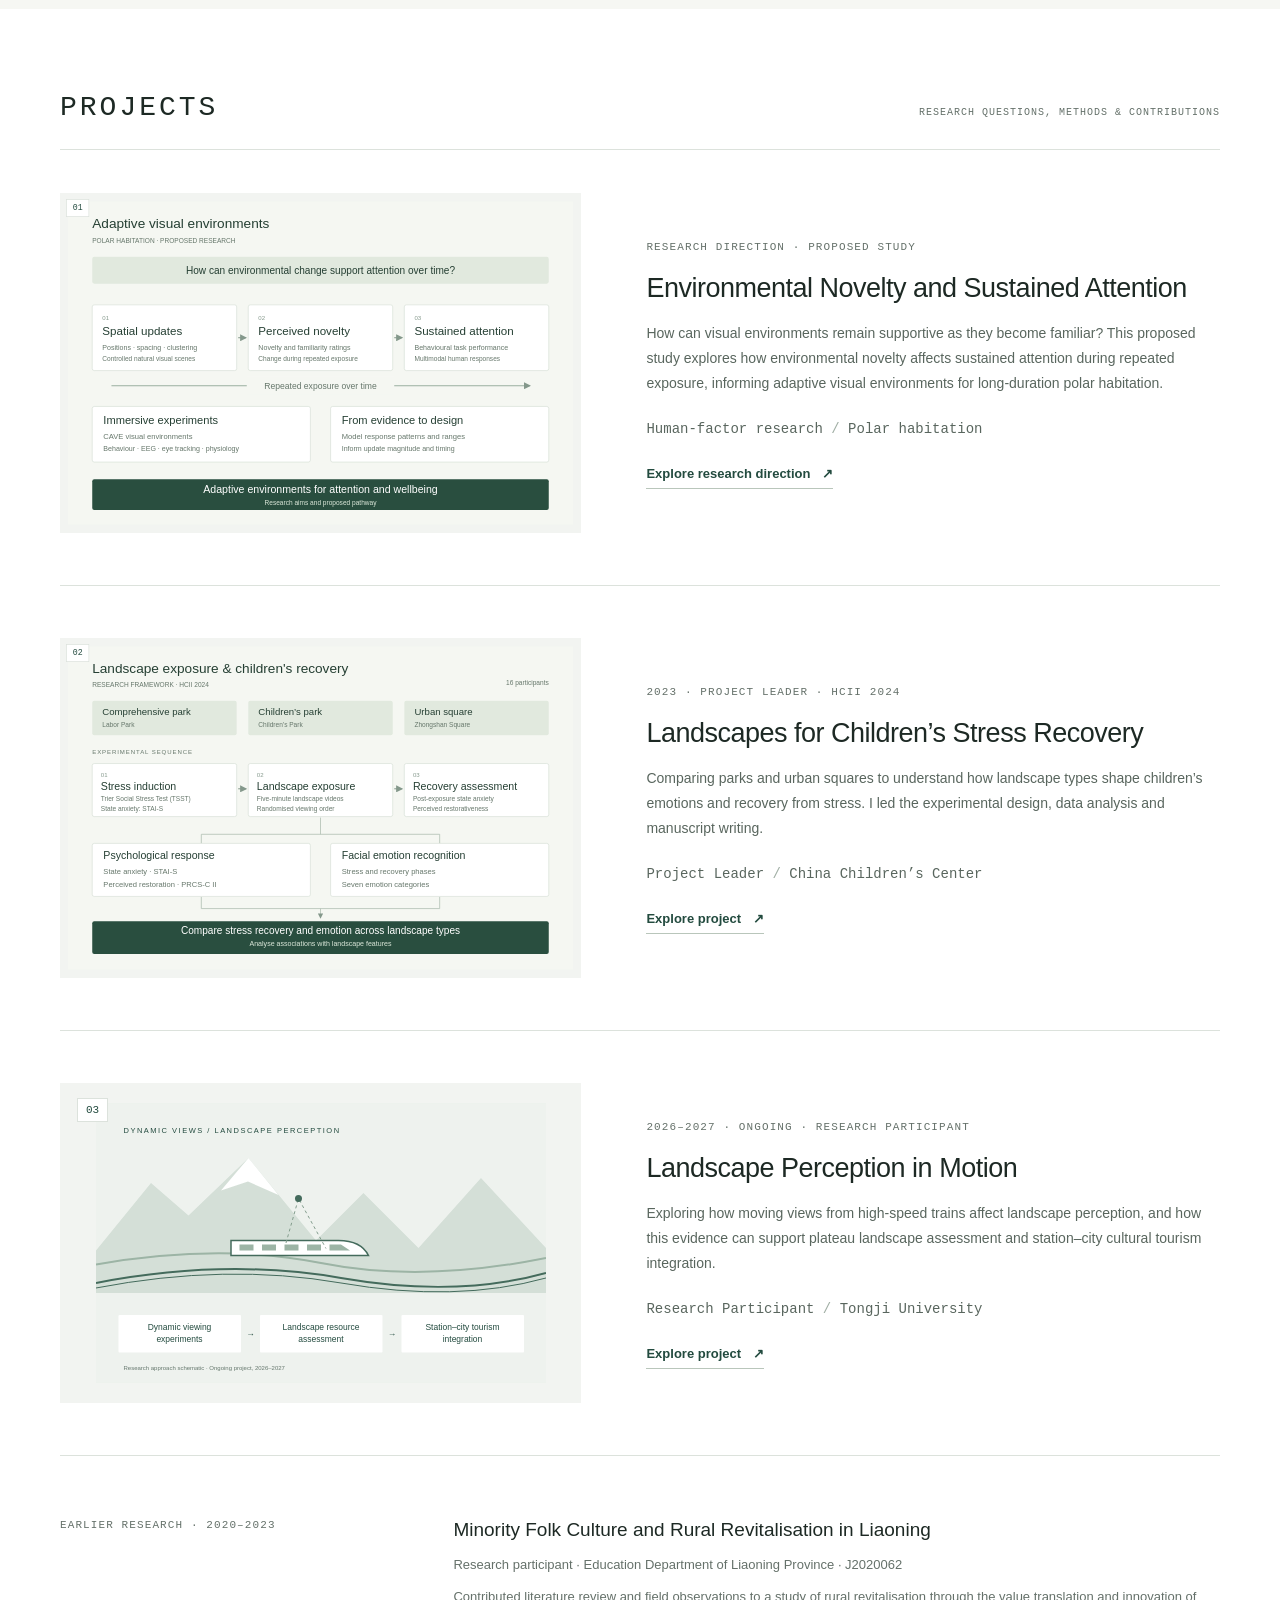
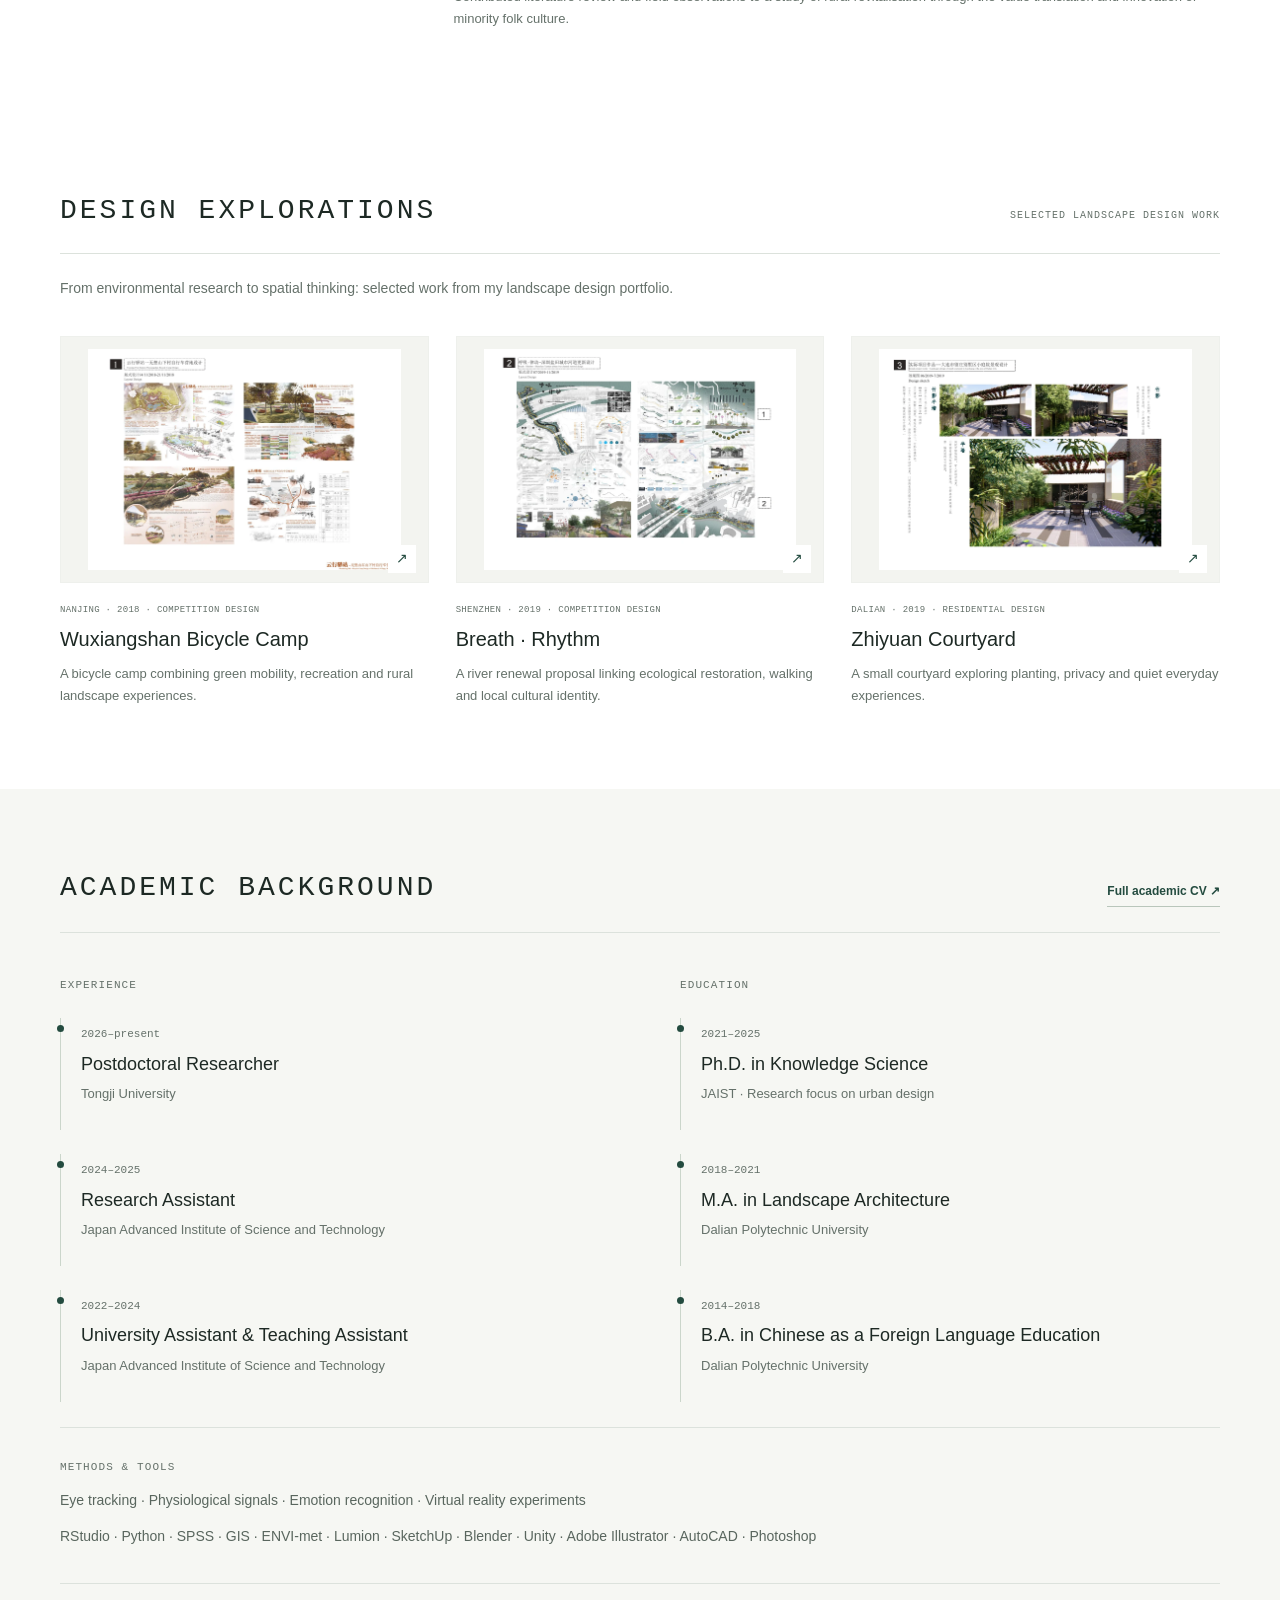
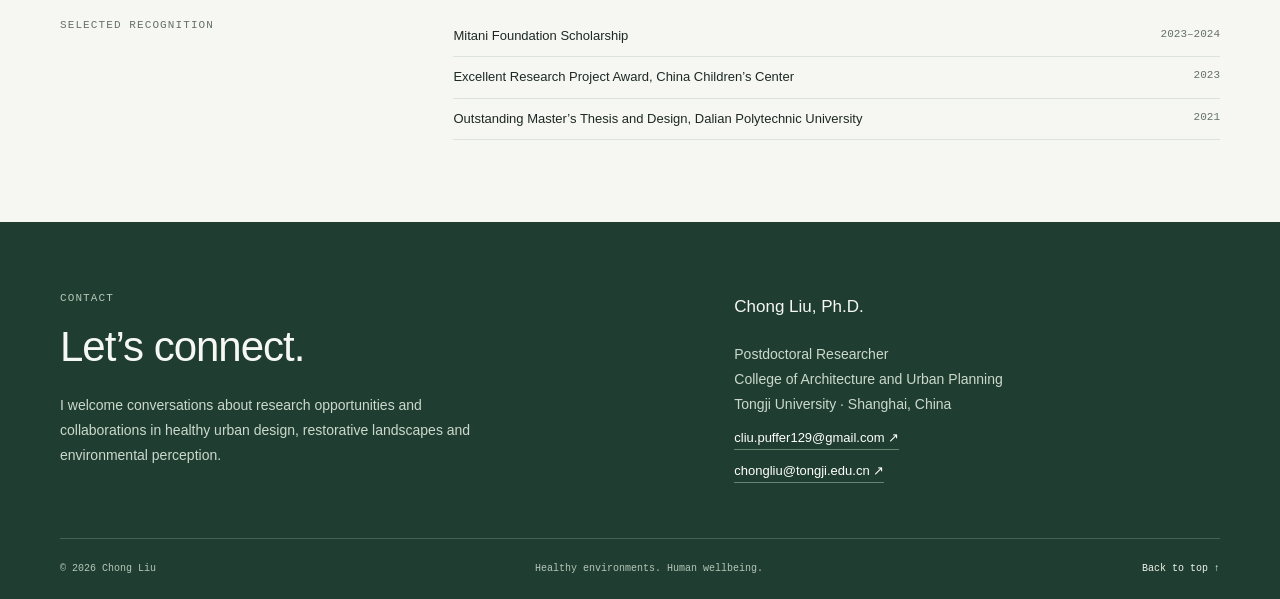
==== commit dd9f2ceb: "Integrate personal portrait into responsive About profile" ====
--- a/index.html
+++ b/index.html
@@ -1,5 +1,5 @@
 <!doctype html><html lang="en">
-<head><meta charset="utf-8"><meta name="viewport" content="width=device-width, initial-scale=1"><meta name="description" content="Chong Liu, postdoctoral researcher at Tongji University. Healthy urban design to optimise human health and wellbeing through landscape perception and multimodal assessment."><meta name="theme-color" content="#234b3f"><title>Chong Liu | Healthy Urban Design</title><link rel="icon" href="assets/favicon.svg" type="image/svg+xml"><link rel="stylesheet" href="styles.css?v=20261018-r2"><link rel="canonical" href="https://chongliu129.github.io/"><meta property="og:title" content="Chong Liu | Healthy Urban Design"><meta property="og:description" content="Chong Liu, postdoctoral researcher at Tongji University. Healthy urban design to optimise human health and wellbeing through landscape perception and multimodal assessment."><meta property="og:image" content="https://chongliu129.github.io/assets/hero-urban-sketch.webp"><meta property="og:type" content="website"><script type="application/ld+json">{"@context": "https://schema.org", "@type": "Person", "name": "Chong Liu", "url": "https://chongliu129.github.io/", "jobTitle": "Postdoctoral Researcher", "worksFor": {"@type": "CollegeOrUniversity", "name": "Tongji University"}, "alumniOf": [{"@type": "CollegeOrUniversity", "name": "Japan Advanced Institute of Science and Technology"}, {"@type": "CollegeOrUniversity", "name": "Dalian Polytechnic University"}], "knowsAbout": ["Healthy urban design", "Environmental perception", "Restorative environments", "Multimodal assessment"]}</script></head>
+<head><meta charset="utf-8"><meta name="viewport" content="width=device-width, initial-scale=1"><meta name="description" content="Chong Liu, postdoctoral researcher at Tongji University. Healthy urban design to optimise human health and wellbeing through landscape perception and multimodal assessment."><meta name="theme-color" content="#234b3f"><title>Chong Liu | Healthy Urban Design</title><link rel="icon" href="assets/favicon.svg" type="image/svg+xml"><link rel="stylesheet" href="styles.css?v=20261018-portrait"><link rel="canonical" href="https://chongliu129.github.io/"><meta property="og:title" content="Chong Liu | Healthy Urban Design"><meta property="og:description" content="Chong Liu, postdoctoral researcher at Tongji University. Healthy urban design to optimise human health and wellbeing through landscape perception and multimodal assessment."><meta property="og:image" content="https://chongliu129.github.io/assets/hero-urban-sketch.webp"><meta property="og:type" content="website"><script type="application/ld+json">{"@context": "https://schema.org", "@type": "Person", "name": "Chong Liu", "url": "https://chongliu129.github.io/", "jobTitle": "Postdoctoral Researcher", "worksFor": {"@type": "CollegeOrUniversity", "name": "Tongji University"}, "alumniOf": [{"@type": "CollegeOrUniversity", "name": "Japan Advanced Institute of Science and Technology"}, {"@type": "CollegeOrUniversity", "name": "Dalian Polytechnic University"}], "knowsAbout": ["Healthy urban design", "Environmental perception", "Restorative environments", "Multimodal assessment"]}</script></head>
 
 <body id="top"><a class="skip-link" href="#main">Skip to content</a>
 
@@ -10,7 +10,7 @@
 <main id="main">
 <section class="hero hero-sketch"><img class="hero-image" src="assets/hero-urban-sketch.webp" alt="Conceptual hand-drawn aerial view of tree-lined urban blocks, green courtyards and a public park" fetchpriority="high" width="1942" height="809"><div class="hero-shade"></div><div class="wrap hero-inner"><p class="eyebrow">CHONG LIU · URBAN DESIGN &amp; HUMAN WELLBEING</p><h1>Healthy Urban Design<br>to Optimise Human<br>Health and Wellbeing</h1><p class="hero-lead">Connecting environmental perception, human responses<br class="desktop-break"> and evidence-based design.</p><a class="button light" href="#projects">Explore my research <span aria-hidden="true">↘</span></a></div><p class="hero-caption">Conceptual urban landscape</p></section>
 
-<section id="about" class="section about"><div class="wrap"><div class="section-head"><h2>About</h2><span>RESEARCH AT THE INTERSECTION OF PEOPLE &amp; PLACE</span></div><div class="about-grid"><div class="profile"><p class="eyebrow">CHONG LIU, PH.D.</p><h3>Researching healthier<br>everyday environments.</h3><p>Postdoctoral Researcher<br>College of Architecture and Urban Planning<br><strong>Tongji University</strong> · Shanghai, China</p><a class="text-link" href="cv.html">View academic CV ↗</a></div><div class="about-copy"><p class="intro">My research examines how the spatial composition and visual qualities of urban and natural environments influence perception, emotional wellbeing and cognitive performance.</p><p>Integrating quantitative landscape analysis, immersive experiments and multimodal human-factor measurements, I investigate how environmental features shape visual attention, stress recovery and sustained attention, and translate these relationships into evidence-based design guidance.</p><p>My current work extends this approach from urban green spaces to long-duration polar habitats, exploring how repeated exposure and environmental novelty can inform adaptive visual environments that support attention and wellbeing.</p><p>I received my Ph.D. in Knowledge Science from the Japan Advanced Institute of Science and Technology (JAIST) in 2025, with a research focus on urban design. I am currently a postdoctoral researcher at Tongji University.</p><div class="research-tags"><span>Environmental perception</span><span>Restoration &amp; wellbeing</span><span>Attention &amp; environmental novelty</span><span>Multimodal human factors</span></div></div></div></div></section>
+<section id="about" class="section about"><div class="wrap"><div class="section-head"><h2>About</h2><span>RESEARCH AT THE INTERSECTION OF PEOPLE &amp; PLACE</span></div><div class="about-grid"><div class="profile profile-with-photo"><figure class="portrait-frame"><img src="assets/chong-liu-portrait.webp" alt="Chong Liu seated in an architectural courtyard" width="1463" height="2200" loading="lazy"></figure><div class="profile-details"><p class="eyebrow">URBAN DESIGN RESEARCHER</p><h3>Chong Liu, Ph.D.</h3><p class="profile-affiliation">Postdoctoral Researcher<br>College of Architecture and Urban Planning<br><strong>Tongji University</strong> · Shanghai, China</p><a class="text-link" href="cv.html">View academic CV ↗</a></div></div><div class="about-copy"><p class="intro">My research examines how the spatial composition and visual qualities of urban and natural environments influence perception, emotional wellbeing and cognitive performance.</p><p>Integrating quantitative landscape analysis, immersive experiments and multimodal human-factor measurements, I investigate how environmental features shape visual attention, stress recovery and sustained attention, and translate these relationships into evidence-based design guidance.</p><p>My current work extends this approach from urban green spaces to long-duration polar habitats, exploring how repeated exposure and environmental novelty can inform adaptive visual environments that support attention and wellbeing.</p><p>I received my Ph.D. in Knowledge Science from the Japan Advanced Institute of Science and Technology (JAIST) in 2025, with a research focus on urban design. I am currently a postdoctoral researcher at Tongji University.</p><div class="research-tags"><span>Environmental perception</span><span>Restoration &amp; wellbeing</span><span>Attention &amp; environmental novelty</span><span>Multimodal human factors</span></div></div></div></div></section>
 
 <section id="publications" class="section publications"><div class="wrap"><div class="section-head"><h2>Publications</h2><a class="text-link" href="publications.bib" download>Download citations ↓</a></div><p class="section-note">Selected peer-reviewed work on landscape perception, emotional responses and restorative environments.</p>
 <article class="publication" id="ufug"><div class="pub-copy"><p class="eyebrow">Journal article <span> / </span> 2025</p><h3><a href="https://www.sciencedirect.com/science/article/pii/S1618866725000615" target="_blank" rel="noopener noreferrer">Assessing the landscape visual quality of urban green spaces with multidimensional visual indicators</a></h3><p class="journal">Urban Forestry & Urban Greening <span>(2025)</span></p><p class="authors"><strong>Liu, C.</strong>, Wang, T.-Y., &amp; Yuizono, T.</p><p class="volume">106, 128727</p><p class="pub-summary">Integrating eye tracking, image segmentation and spatial features to evaluate how people perceive urban green spaces.</p><a class="text-link" href="https://www.sciencedirect.com/science/article/pii/S1618866725000615" target="_blank" rel="noopener noreferrer">Read on publisher’s website ↗</a><p class="doi">DOI: 10.1016/j.ufug.2025.128727</p></div><a class="publication-preview" href="https://www.sciencedirect.com/science/article/pii/S1618866725000615" target="_blank" rel="noopener noreferrer" aria-label="Read Assessing the landscape visual quality of urban green spaces with multidimensional visual indicators on the publisher’s website"><div class="preview-surface"><img class="journal-cover" src="assets/ufug-cover.webp" alt="Urban Forestry &amp; Urban Greening cover" loading="lazy"><img class="paper-page" src="assets/paper-1.webp" alt="First page of Assessing the landscape visual quality of urban green spaces with multidimensional visual indicators" loading="lazy"></div><span class="preview-caption">Urban Forestry & Urban Greening · 2025 <span aria-hidden="true">↗</span></span></a></article>
--- a/styles.css
+++ b/styles.css
@@ -327,3 +327,28 @@
 .figure-enlarge{color:var(--green);text-decoration:underline;text-underline-offset:3px;white-space:nowrap}
 
 .study-setup{margin-top:65px}.study-setup>h2{font-size:25px;font-weight:500}.cave-figure img{max-height:650px}
+
+/* Environmental portrait integrated with the profile column. */
+.about-grid{grid-template-columns:minmax(260px,330px) minmax(0,1fr);gap:80px;align-items:start}
+.portrait-frame{position:relative;aspect-ratio:4/5;overflow:hidden;background:#e1e5dd;border-radius:2px;isolation:isolate}
+.portrait-frame img{width:100%;height:100%;object-fit:cover;object-position:43% 82%;transform:scale(1.5);transform-origin:43% 82%;filter:brightness(1.06) saturate(.93)}
+.portrait-frame:after{content:'';position:absolute;inset:0;border:1px solid #234b3f10;pointer-events:none}
+.profile-details{padding:20px 0 0;border-bottom:1px solid var(--line);padding-bottom:22px}
+.profile-details .eyebrow{font-size:10px;letter-spacing:1.4px;color:var(--green)}
+.profile-details h3{font-size:27px;font-weight:400;letter-spacing:-.5px;line-height:1.2;margin:8px 0 0}
+.profile-details .profile-affiliation{font-size:12px;line-height:1.9;color:var(--muted);margin-top:15px}
+.profile-details .text-link{margin-top:15px;font-size:12px}
+.about-copy{padding-top:3px}
+@media(max-width:1050px)and(min-width:761px){.about-grid{grid-template-columns:minmax(240px,29%) minmax(0,1fr);gap:48px}}
+@media(max-width:760px){
+ .about-grid{grid-template-columns:1fr;gap:30px}
+ .profile-with-photo{display:grid;grid-template-columns:145px minmax(0,1fr);gap:20px;align-items:center}
+ .portrait-frame{aspect-ratio:4/5}
+ .profile-details{border:0;padding:0}
+ .profile-details .eyebrow{font-size:8px;letter-spacing:.5px}
+ .profile-details h3{font-size:23px;line-height:1.15;margin-top:7px}
+ .profile-details .profile-affiliation{font-size:11px;line-height:1.65;margin-top:10px}
+ .profile-details .text-link{font-size:10px;margin-top:10px}
+ .about-copy{padding-top:0}
+}
+@media(max-width:380px){.profile-with-photo{grid-template-columns:125px minmax(0,1fr);gap:15px}.profile-details h3{font-size:21px}}
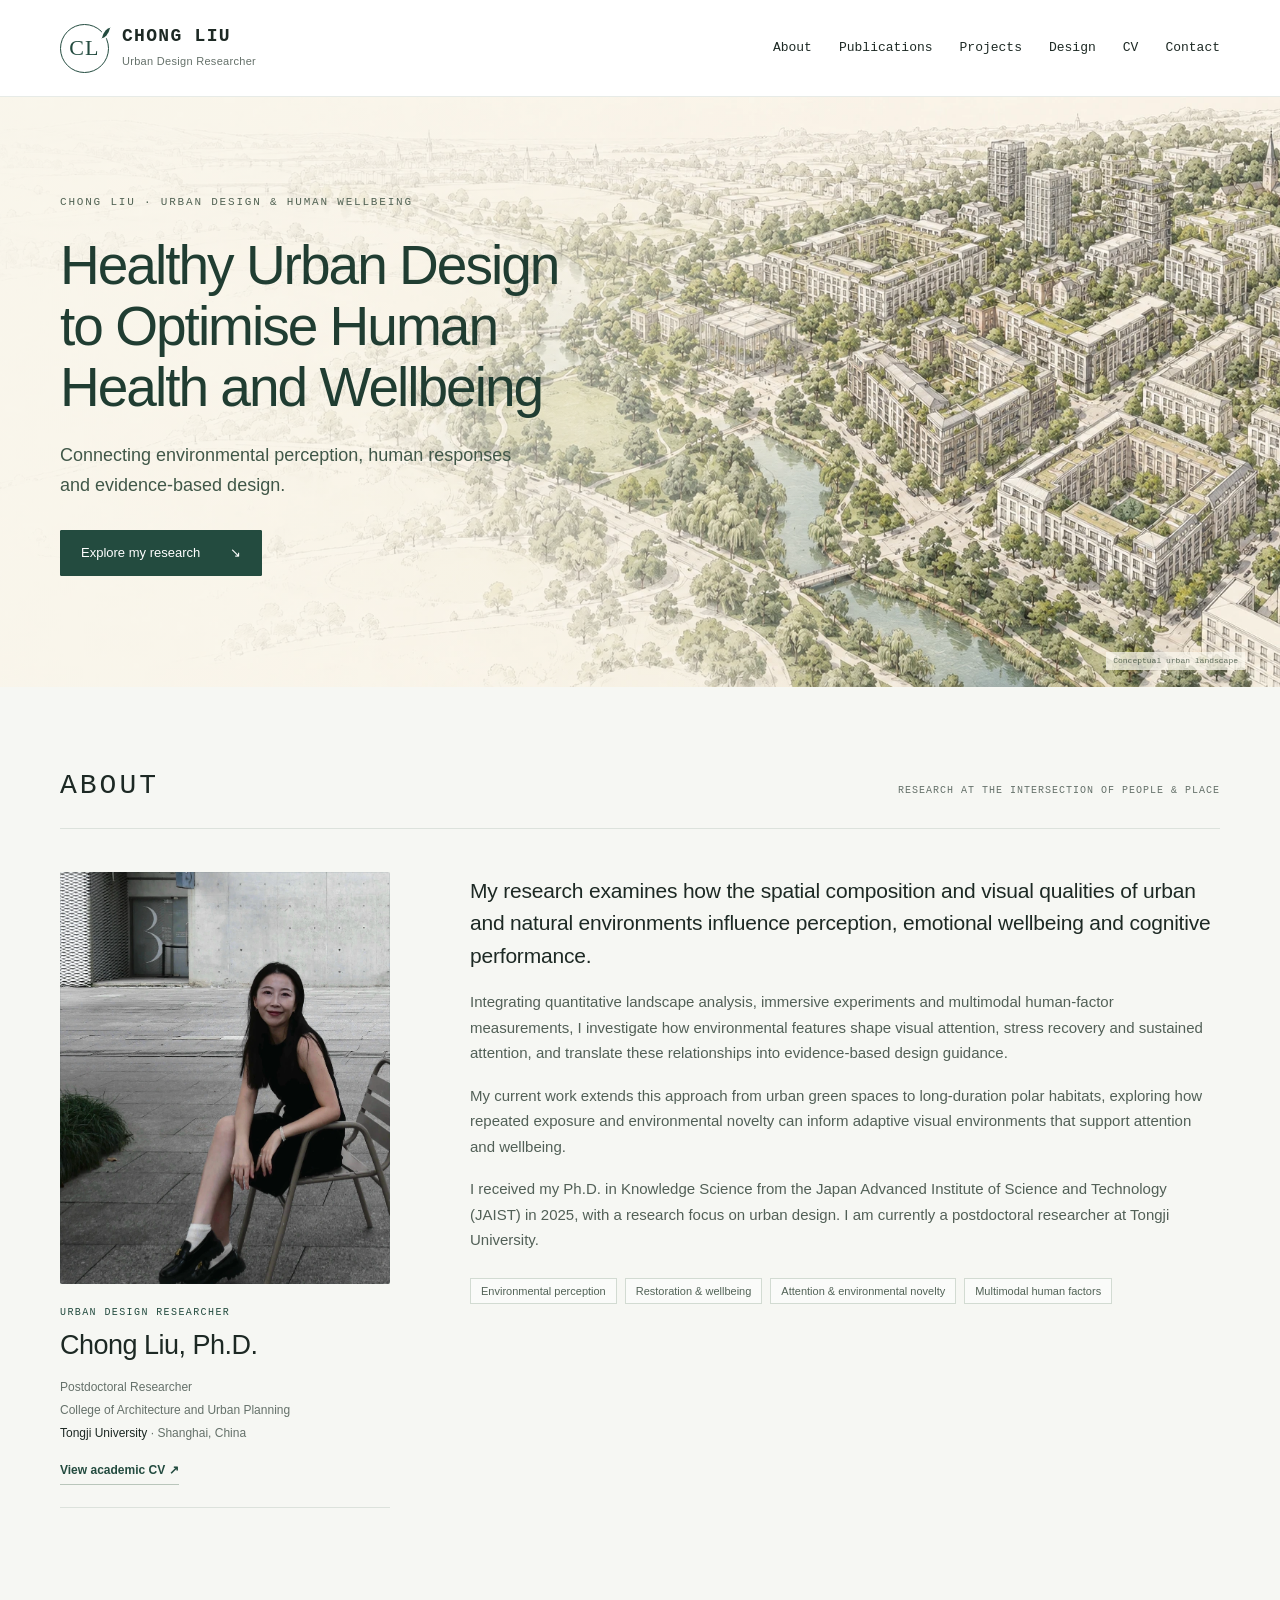
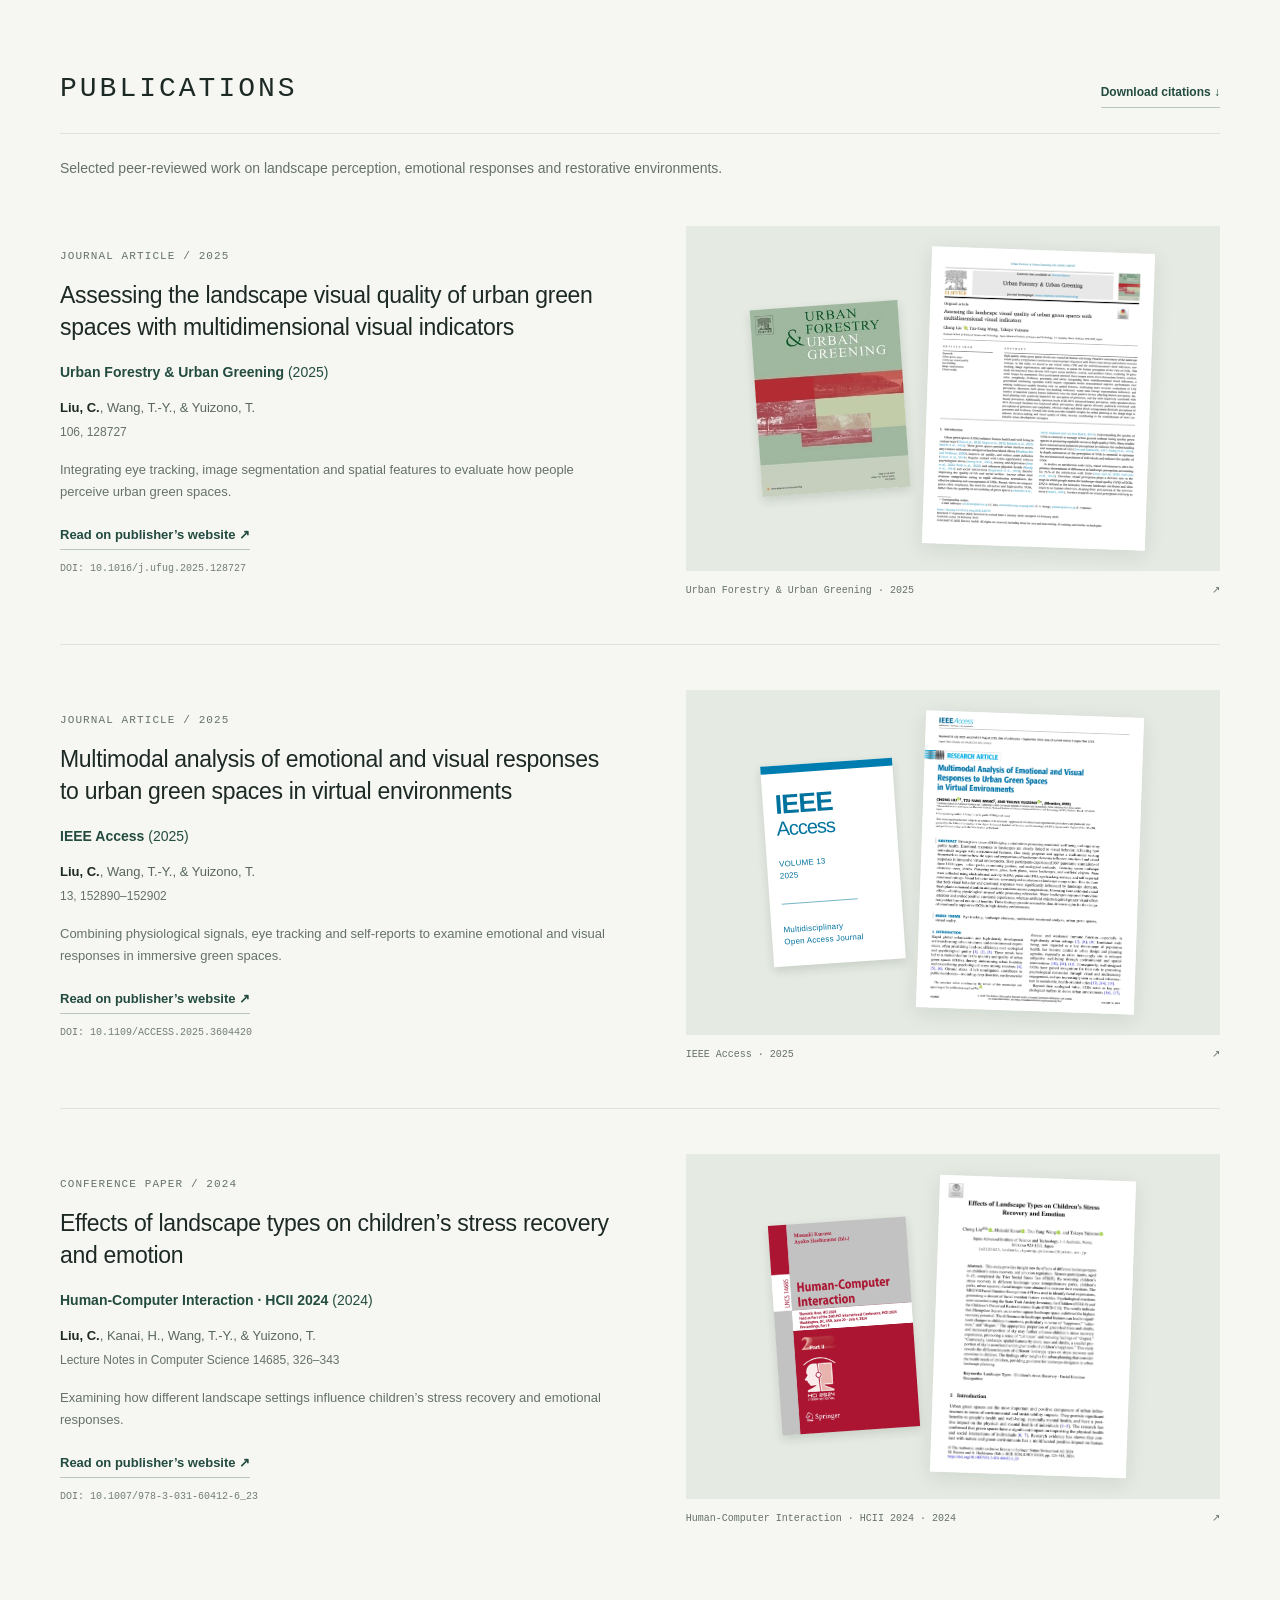
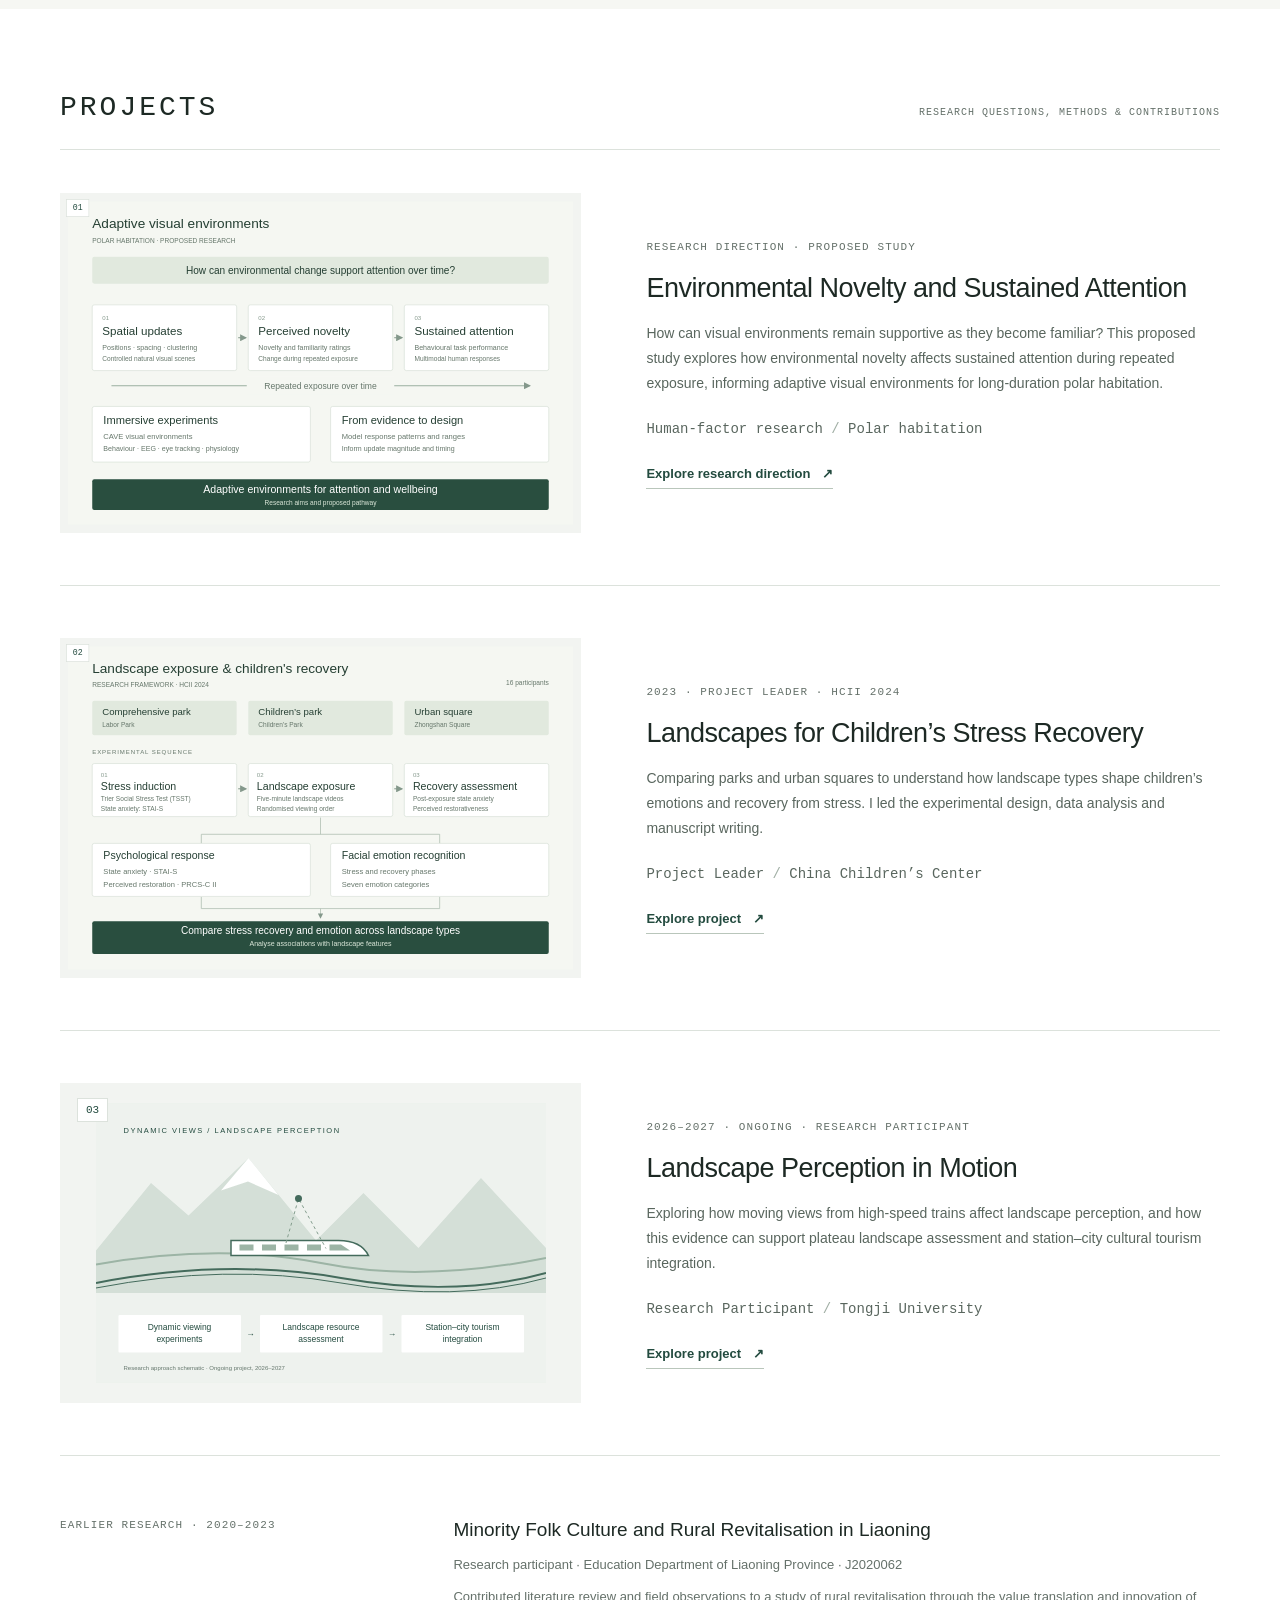
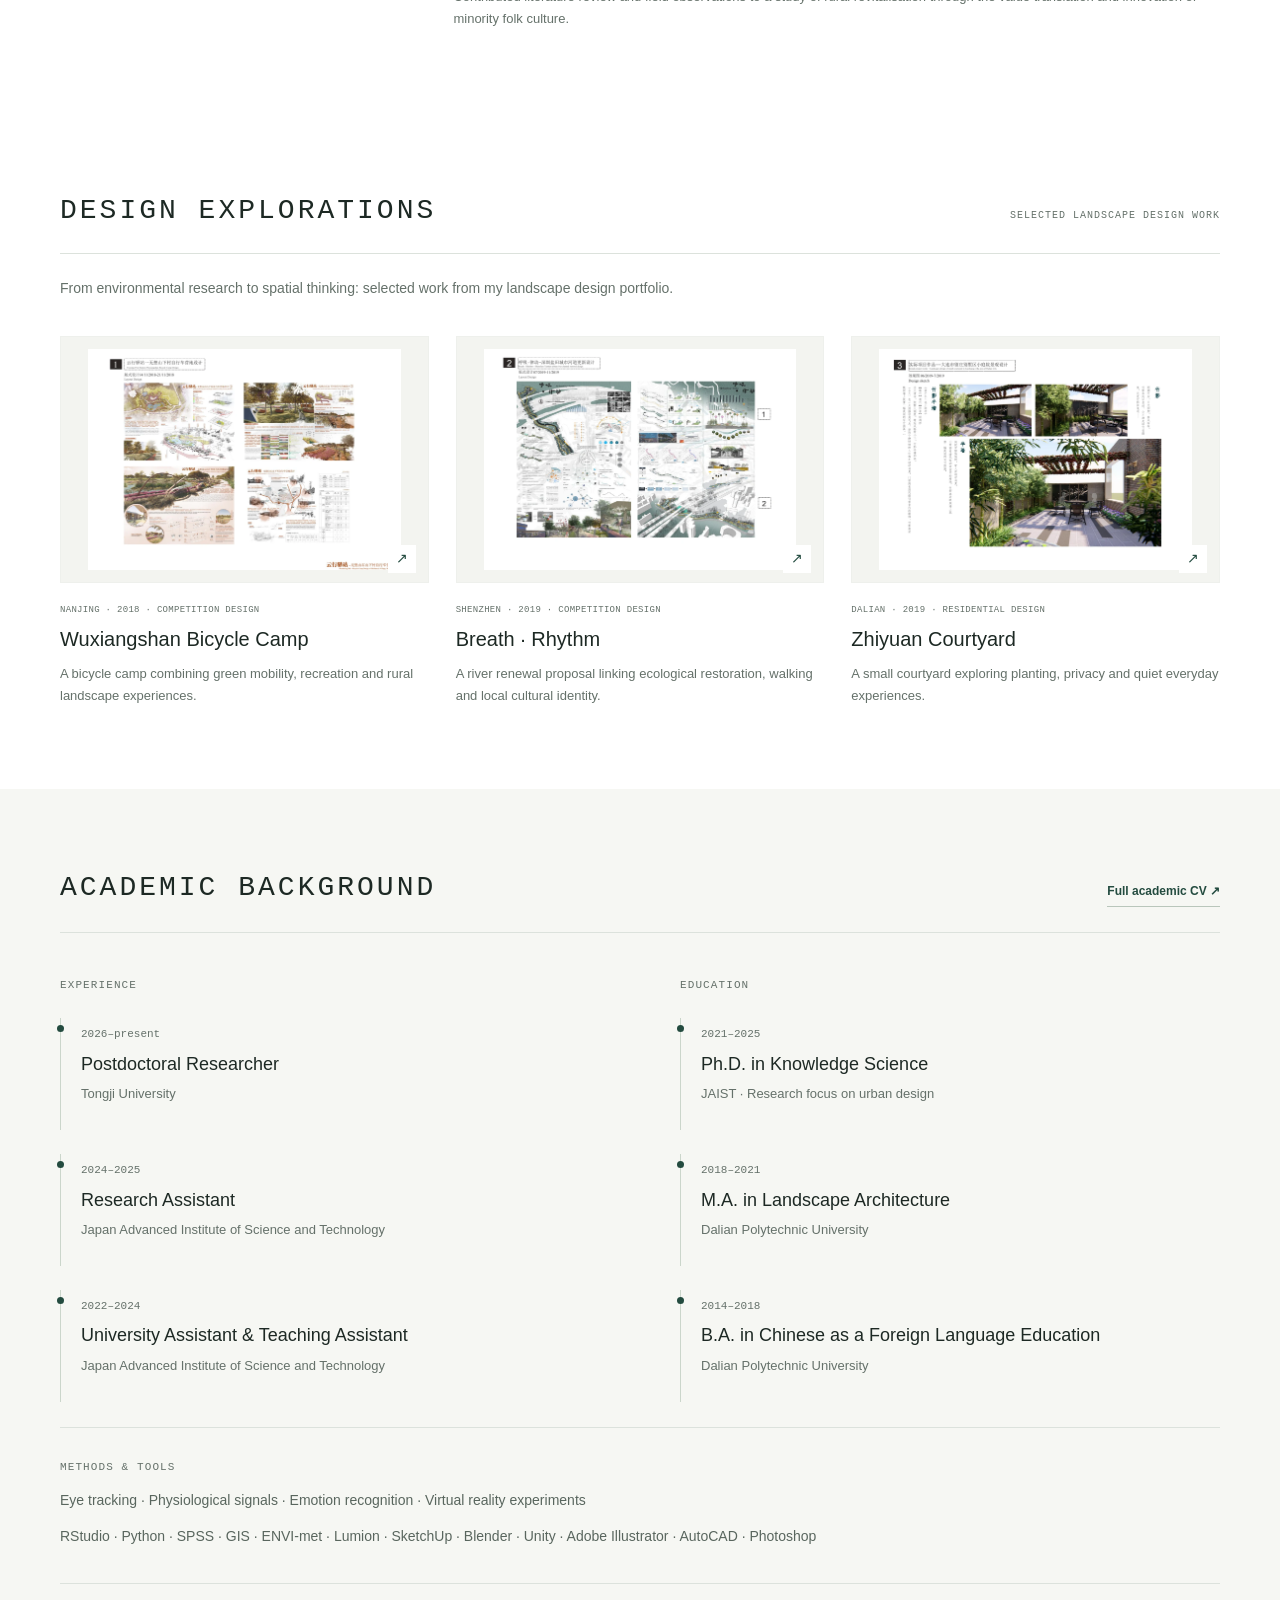
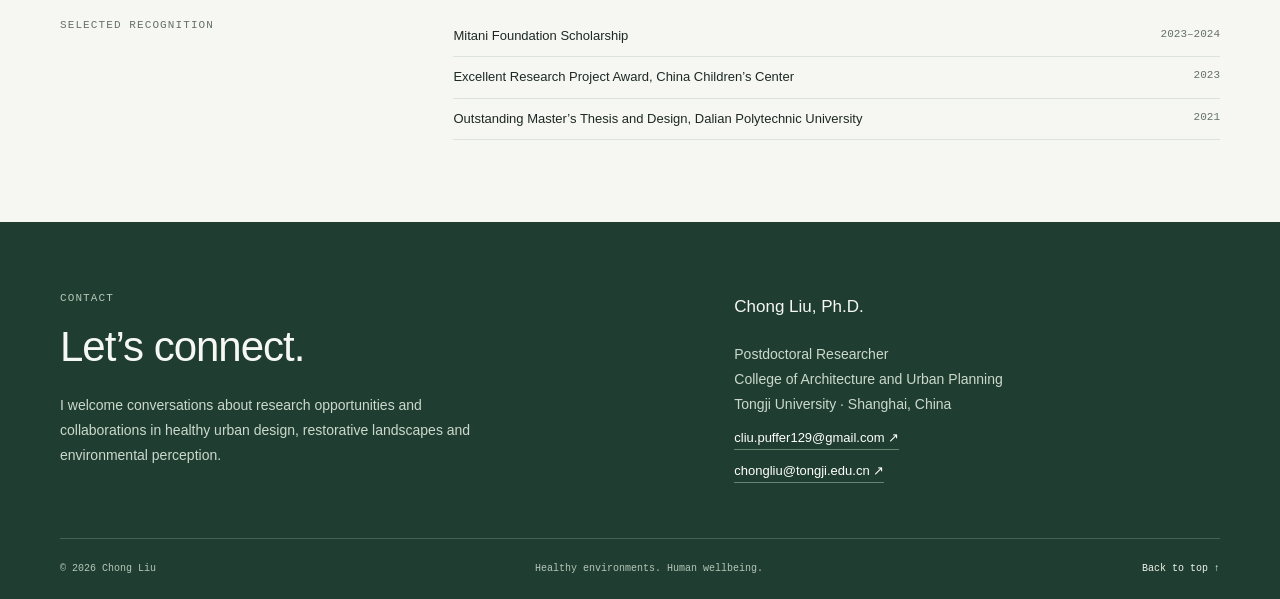
==== commit 6d93a78d: "Refine portrait crop with right-positioned subject and fresh asset versions" ====
--- a/index.html
+++ b/index.html
@@ -1,5 +1,5 @@
 <!doctype html><html lang="en">
-<head><meta charset="utf-8"><meta name="viewport" content="width=device-width, initial-scale=1"><meta name="description" content="Chong Liu, postdoctoral researcher at Tongji University. Healthy urban design to optimise human health and wellbeing through landscape perception and multimodal assessment."><meta name="theme-color" content="#234b3f"><title>Chong Liu | Healthy Urban Design</title><link rel="icon" href="assets/favicon.svg" type="image/svg+xml"><link rel="stylesheet" href="styles.css?v=20261018-portrait"><link rel="canonical" href="https://chongliu129.github.io/"><meta property="og:title" content="Chong Liu | Healthy Urban Design"><meta property="og:description" content="Chong Liu, postdoctoral researcher at Tongji University. Healthy urban design to optimise human health and wellbeing through landscape perception and multimodal assessment."><meta property="og:image" content="https://chongliu129.github.io/assets/hero-urban-sketch.webp"><meta property="og:type" content="website"><script type="application/ld+json">{"@context": "https://schema.org", "@type": "Person", "name": "Chong Liu", "url": "https://chongliu129.github.io/", "jobTitle": "Postdoctoral Researcher", "worksFor": {"@type": "CollegeOrUniversity", "name": "Tongji University"}, "alumniOf": [{"@type": "CollegeOrUniversity", "name": "Japan Advanced Institute of Science and Technology"}, {"@type": "CollegeOrUniversity", "name": "Dalian Polytechnic University"}], "knowsAbout": ["Healthy urban design", "Environmental perception", "Restorative environments", "Multimodal assessment"]}</script></head>
+<head><meta charset="utf-8"><meta name="viewport" content="width=device-width, initial-scale=1"><meta name="description" content="Chong Liu, postdoctoral researcher at Tongji University. Healthy urban design to optimise human health and wellbeing through landscape perception and multimodal assessment."><meta name="theme-color" content="#234b3f"><title>Chong Liu | Healthy Urban Design</title><link rel="icon" href="assets/favicon.svg" type="image/svg+xml"><link rel="stylesheet" href="styles.css?v=20261018-portrait-right-02"><link rel="canonical" href="https://chongliu129.github.io/"><meta property="og:title" content="Chong Liu | Healthy Urban Design"><meta property="og:description" content="Chong Liu, postdoctoral researcher at Tongji University. Healthy urban design to optimise human health and wellbeing through landscape perception and multimodal assessment."><meta property="og:image" content="https://chongliu129.github.io/assets/hero-urban-sketch.webp"><meta property="og:type" content="website"><script type="application/ld+json">{"@context": "https://schema.org", "@type": "Person", "name": "Chong Liu", "url": "https://chongliu129.github.io/", "jobTitle": "Postdoctoral Researcher", "worksFor": {"@type": "CollegeOrUniversity", "name": "Tongji University"}, "alumniOf": [{"@type": "CollegeOrUniversity", "name": "Japan Advanced Institute of Science and Technology"}, {"@type": "CollegeOrUniversity", "name": "Dalian Polytechnic University"}], "knowsAbout": ["Healthy urban design", "Environmental perception", "Restorative environments", "Multimodal assessment"]}</script></head>
 
 <body id="top"><a class="skip-link" href="#main">Skip to content</a>
 
@@ -10,7 +10,7 @@
 <main id="main">
 <section class="hero hero-sketch"><img class="hero-image" src="assets/hero-urban-sketch.webp" alt="Conceptual hand-drawn aerial view of tree-lined urban blocks, green courtyards and a public park" fetchpriority="high" width="1942" height="809"><div class="hero-shade"></div><div class="wrap hero-inner"><p class="eyebrow">CHONG LIU · URBAN DESIGN &amp; HUMAN WELLBEING</p><h1>Healthy Urban Design<br>to Optimise Human<br>Health and Wellbeing</h1><p class="hero-lead">Connecting environmental perception, human responses<br class="desktop-break"> and evidence-based design.</p><a class="button light" href="#projects">Explore my research <span aria-hidden="true">↘</span></a></div><p class="hero-caption">Conceptual urban landscape</p></section>
 
-<section id="about" class="section about"><div class="wrap"><div class="section-head"><h2>About</h2><span>RESEARCH AT THE INTERSECTION OF PEOPLE &amp; PLACE</span></div><div class="about-grid"><div class="profile profile-with-photo"><figure class="portrait-frame"><img src="assets/chong-liu-portrait.webp" alt="Chong Liu seated in an architectural courtyard" width="1463" height="2200" loading="lazy"></figure><div class="profile-details"><p class="eyebrow">URBAN DESIGN RESEARCHER</p><h3>Chong Liu, Ph.D.</h3><p class="profile-affiliation">Postdoctoral Researcher<br>College of Architecture and Urban Planning<br><strong>Tongji University</strong> · Shanghai, China</p><a class="text-link" href="cv.html">View academic CV ↗</a></div></div><div class="about-copy"><p class="intro">My research examines how the spatial composition and visual qualities of urban and natural environments influence perception, emotional wellbeing and cognitive performance.</p><p>Integrating quantitative landscape analysis, immersive experiments and multimodal human-factor measurements, I investigate how environmental features shape visual attention, stress recovery and sustained attention, and translate these relationships into evidence-based design guidance.</p><p>My current work extends this approach from urban green spaces to long-duration polar habitats, exploring how repeated exposure and environmental novelty can inform adaptive visual environments that support attention and wellbeing.</p><p>I received my Ph.D. in Knowledge Science from the Japan Advanced Institute of Science and Technology (JAIST) in 2025, with a research focus on urban design. I am currently a postdoctoral researcher at Tongji University.</p><div class="research-tags"><span>Environmental perception</span><span>Restoration &amp; wellbeing</span><span>Attention &amp; environmental novelty</span><span>Multimodal human factors</span></div></div></div></div></section>
+<section id="about" class="section about"><div class="wrap"><div class="section-head"><h2>About</h2><span>RESEARCH AT THE INTERSECTION OF PEOPLE &amp; PLACE</span></div><div class="about-grid"><div class="profile profile-with-photo"><figure class="portrait-frame"><img src="assets/chong-liu-portrait-right-02.webp" alt="Chong Liu seated in an architectural courtyard" width="1463" height="2200" loading="lazy"></figure><div class="profile-details"><p class="eyebrow">URBAN DESIGN RESEARCHER</p><h3>Chong Liu, Ph.D.</h3><p class="profile-affiliation">Postdoctoral Researcher<br>College of Architecture and Urban Planning<br><strong>Tongji University</strong> · Shanghai, China</p><a class="text-link" href="cv.html">View academic CV ↗</a></div></div><div class="about-copy"><p class="intro">My research examines how the spatial composition and visual qualities of urban and natural environments influence perception, emotional wellbeing and cognitive performance.</p><p>Integrating quantitative landscape analysis, immersive experiments and multimodal human-factor measurements, I investigate how environmental features shape visual attention, stress recovery and sustained attention, and translate these relationships into evidence-based design guidance.</p><p>My current work extends this approach from urban green spaces to long-duration polar habitats, exploring how repeated exposure and environmental novelty can inform adaptive visual environments that support attention and wellbeing.</p><p>I received my Ph.D. in Knowledge Science from the Japan Advanced Institute of Science and Technology (JAIST) in 2025, with a research focus on urban design. I am currently a postdoctoral researcher at Tongji University.</p><div class="research-tags"><span>Environmental perception</span><span>Restoration &amp; wellbeing</span><span>Attention &amp; environmental novelty</span><span>Multimodal human factors</span></div></div></div></div></section>
 
 <section id="publications" class="section publications"><div class="wrap"><div class="section-head"><h2>Publications</h2><a class="text-link" href="publications.bib" download>Download citations ↓</a></div><p class="section-note">Selected peer-reviewed work on landscape perception, emotional responses and restorative environments.</p>
 <article class="publication" id="ufug"><div class="pub-copy"><p class="eyebrow">Journal article <span> / </span> 2025</p><h3><a href="https://www.sciencedirect.com/science/article/pii/S1618866725000615" target="_blank" rel="noopener noreferrer">Assessing the landscape visual quality of urban green spaces with multidimensional visual indicators</a></h3><p class="journal">Urban Forestry & Urban Greening <span>(2025)</span></p><p class="authors"><strong>Liu, C.</strong>, Wang, T.-Y., &amp; Yuizono, T.</p><p class="volume">106, 128727</p><p class="pub-summary">Integrating eye tracking, image segmentation and spatial features to evaluate how people perceive urban green spaces.</p><a class="text-link" href="https://www.sciencedirect.com/science/article/pii/S1618866725000615" target="_blank" rel="noopener noreferrer">Read on publisher’s website ↗</a><p class="doi">DOI: 10.1016/j.ufug.2025.128727</p></div><a class="publication-preview" href="https://www.sciencedirect.com/science/article/pii/S1618866725000615" target="_blank" rel="noopener noreferrer" aria-label="Read Assessing the landscape visual quality of urban green spaces with multidimensional visual indicators on the publisher’s website"><div class="preview-surface"><img class="journal-cover" src="assets/ufug-cover.webp" alt="Urban Forestry &amp; Urban Greening cover" loading="lazy"><img class="paper-page" src="assets/paper-1.webp" alt="First page of Assessing the landscape visual quality of urban green spaces with multidimensional visual indicators" loading="lazy"></div><span class="preview-caption">Urban Forestry & Urban Greening · 2025 <span aria-hidden="true">↗</span></span></a></article>
--- a/styles.css
+++ b/styles.css
@@ -331,7 +331,7 @@
 /* Environmental portrait integrated with the profile column. */
 .about-grid{grid-template-columns:minmax(260px,330px) minmax(0,1fr);gap:80px;align-items:start}
 .portrait-frame{position:relative;aspect-ratio:4/5;overflow:hidden;background:#e1e5dd;border-radius:2px;isolation:isolate}
-.portrait-frame img{width:100%;height:100%;object-fit:cover;object-position:43% 82%;transform:scale(1.5);transform-origin:43% 82%;filter:brightness(1.06) saturate(.93)}
+.portrait-frame img{width:100%;height:100%;object-fit:cover;object-position:left 82%;transform:scale(1.6);transform-origin:left 82%;filter:brightness(1.06) saturate(.93)}
 .portrait-frame:after{content:'';position:absolute;inset:0;border:1px solid #234b3f10;pointer-events:none}
 .profile-details{padding:20px 0 0;border-bottom:1px solid var(--line);padding-bottom:22px}
 .profile-details .eyebrow{font-size:10px;letter-spacing:1.4px;color:var(--green)}
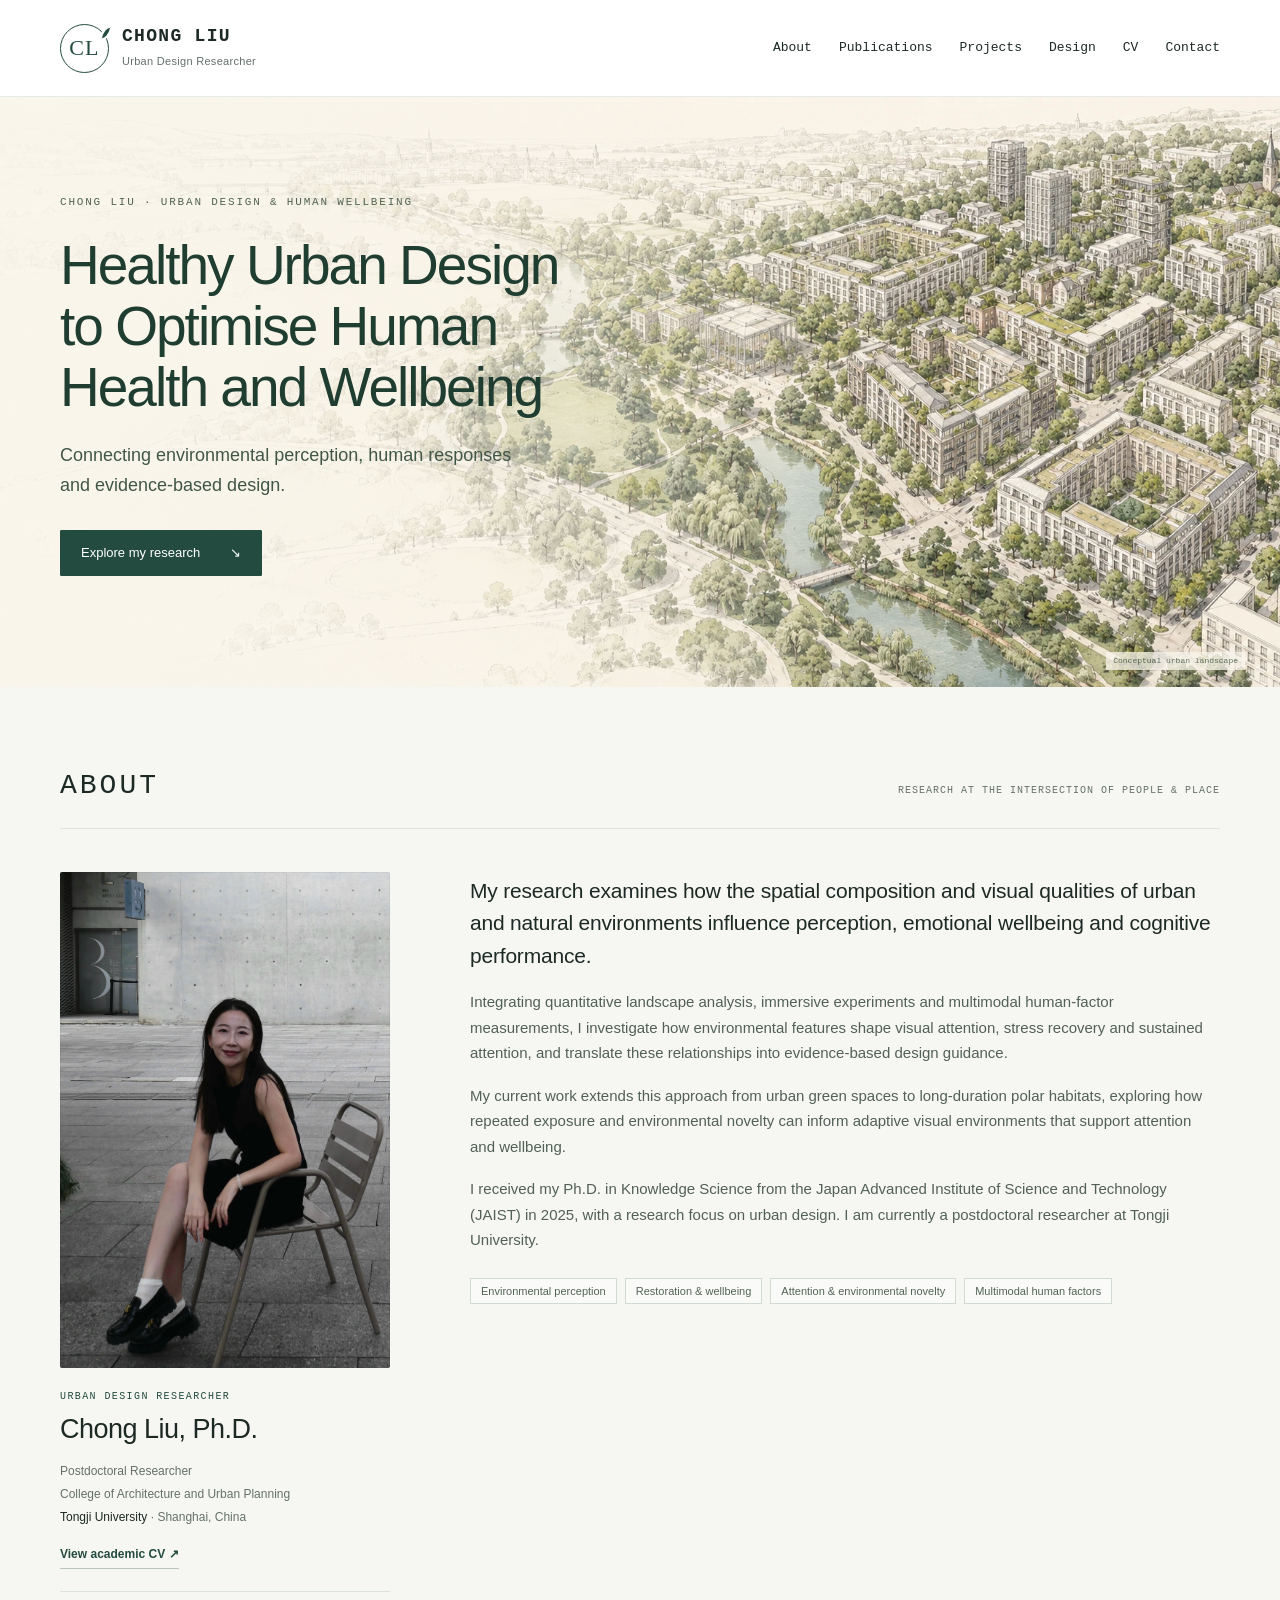
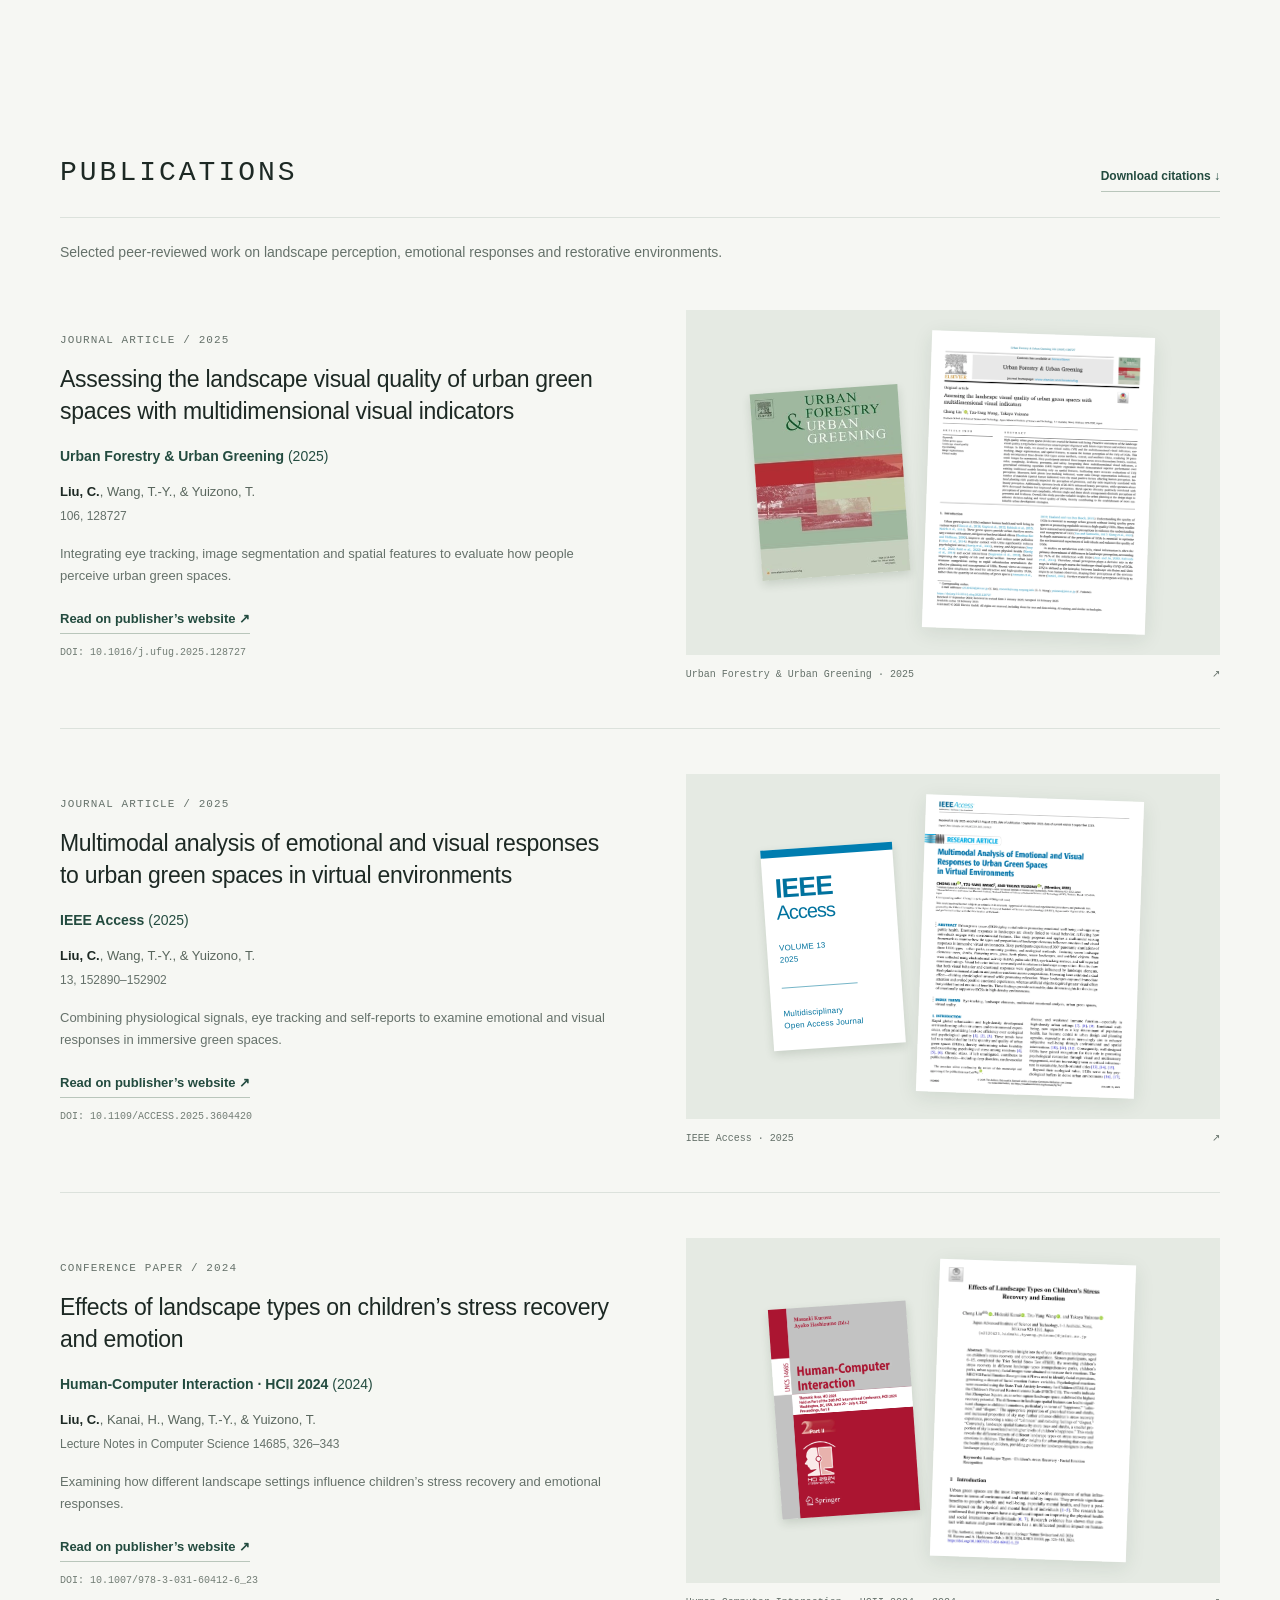
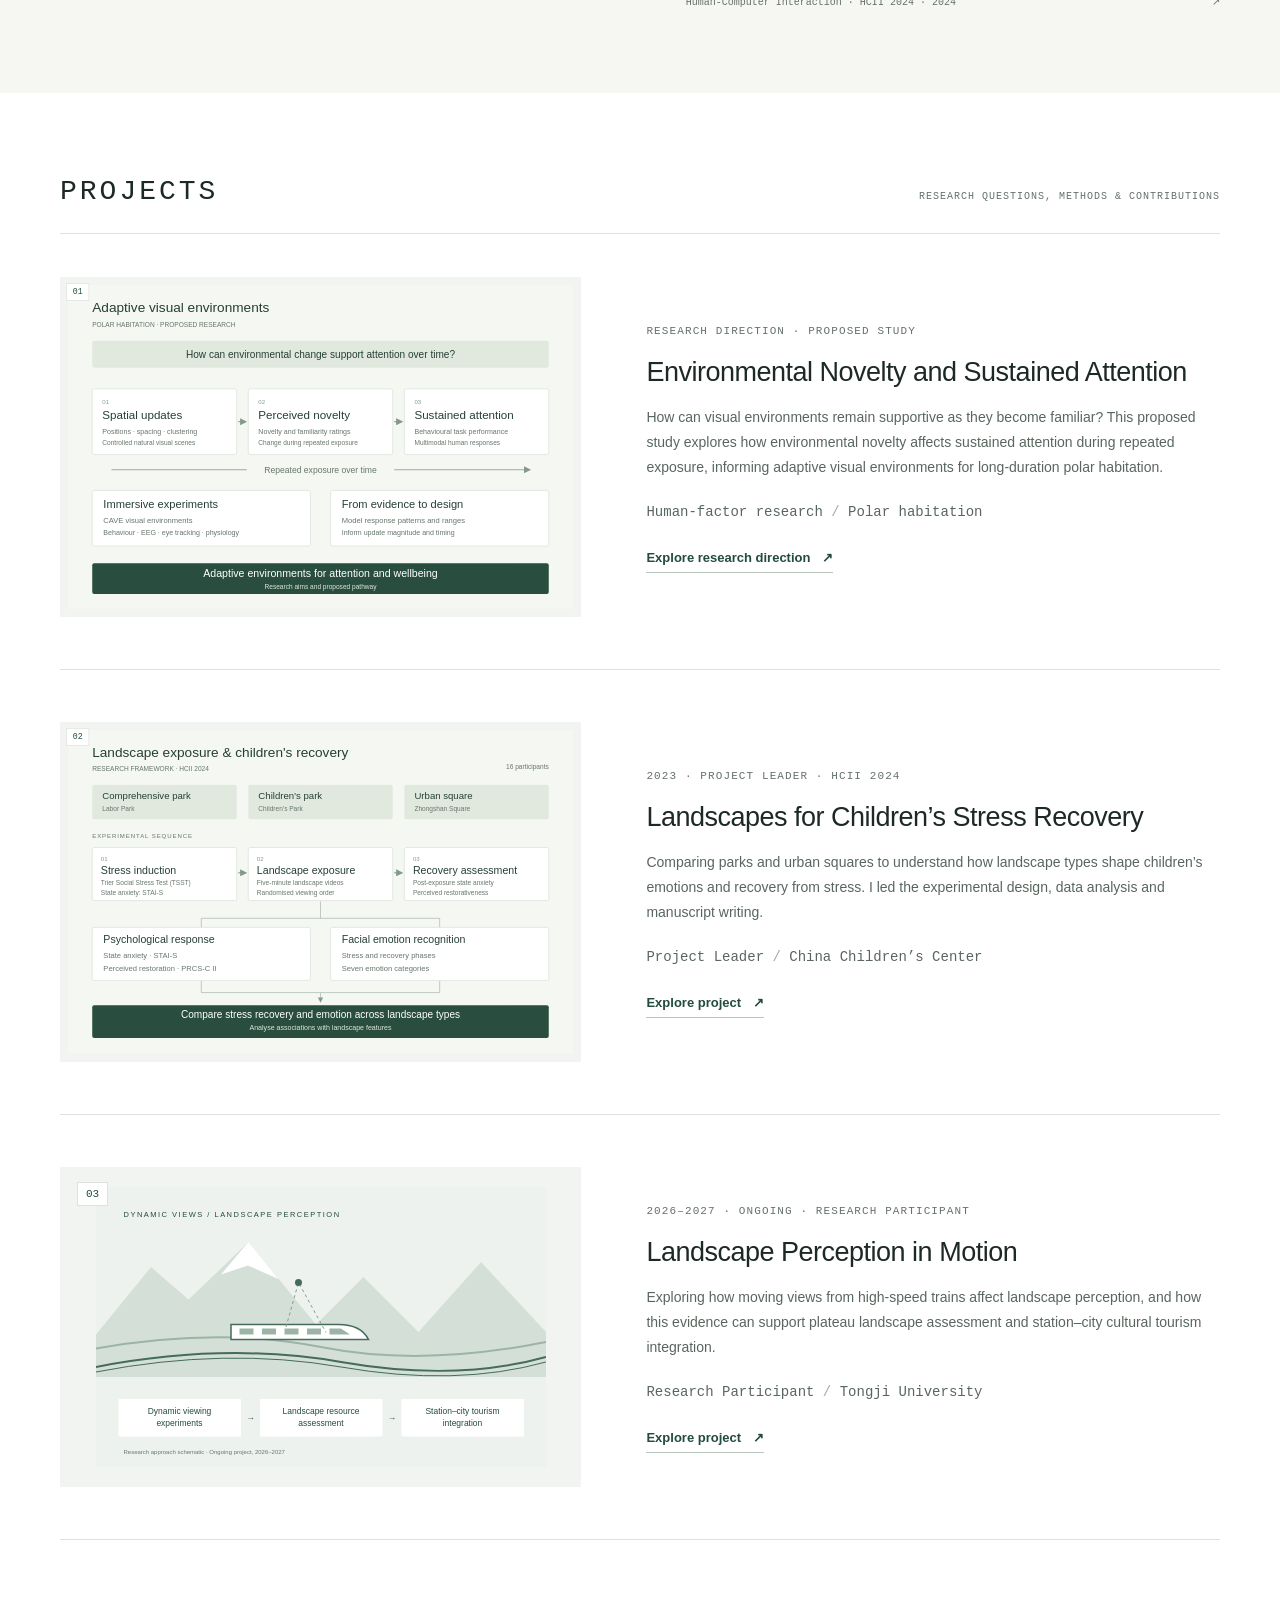
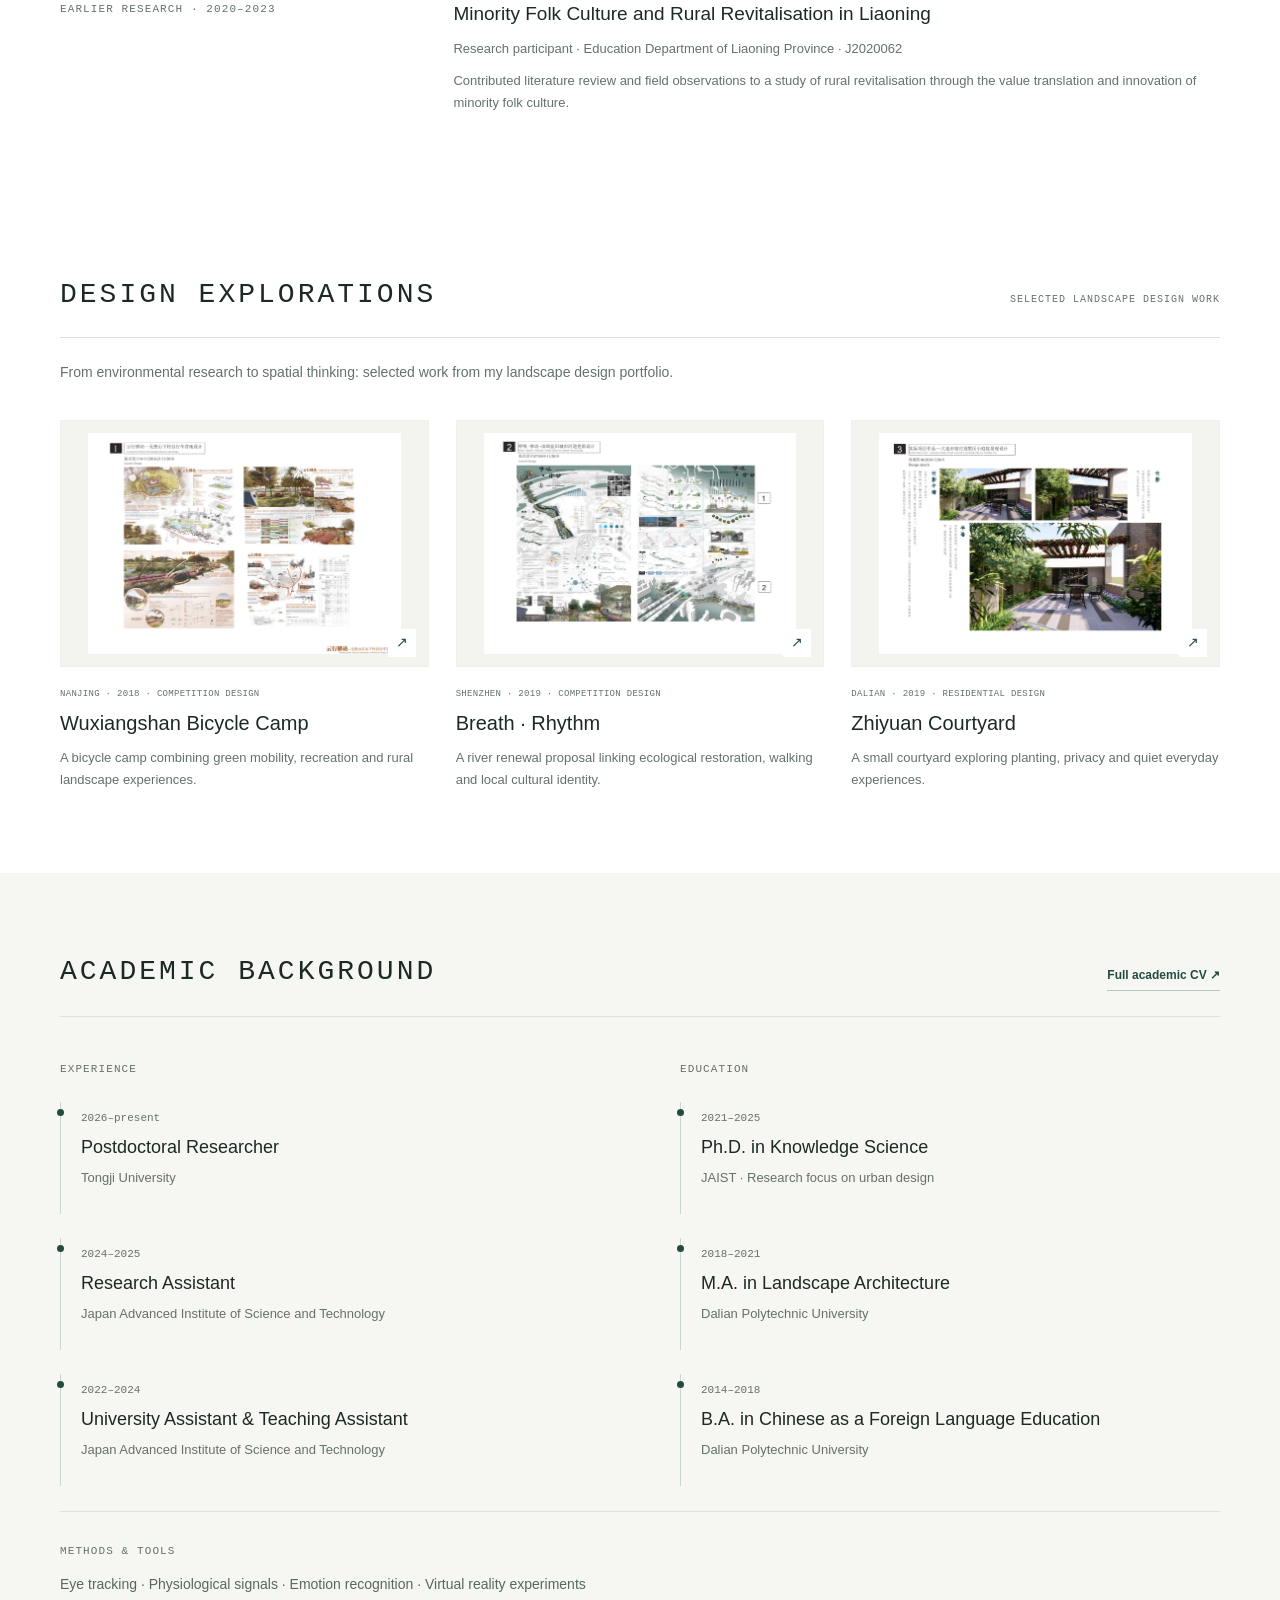
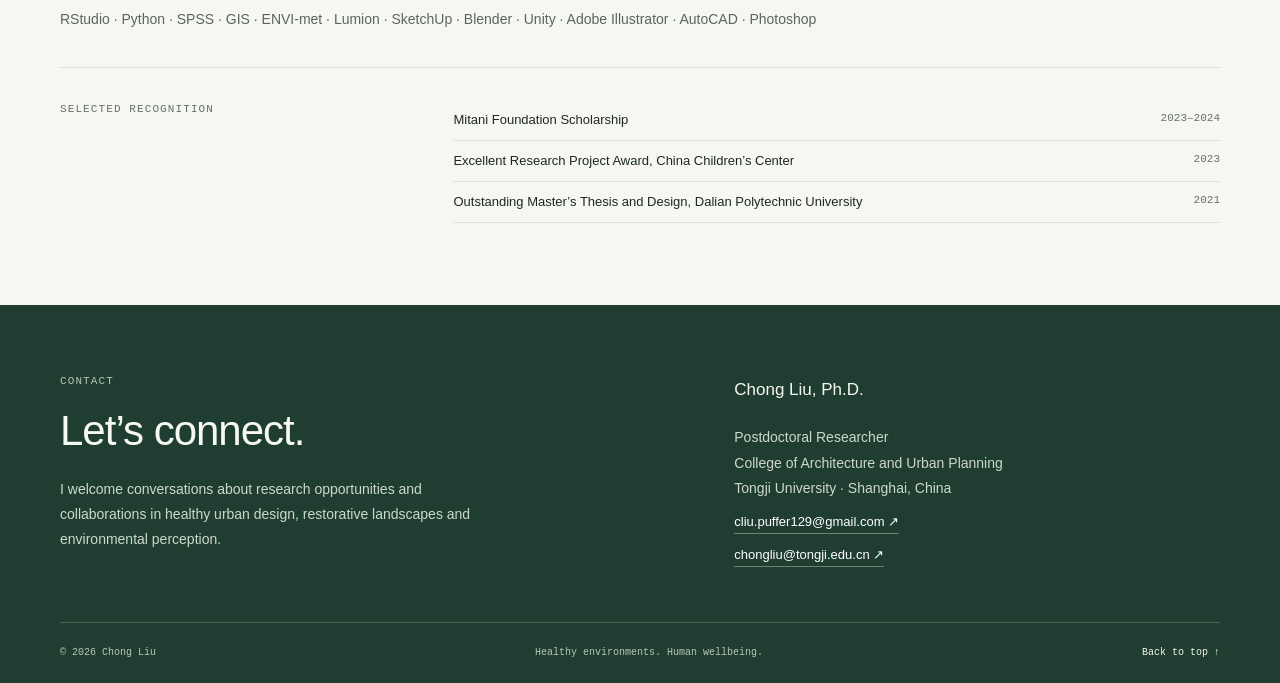
==== commit 9d3edf30: "Use selected portrait in its original composition" ====
--- a/index.html
+++ b/index.html
@@ -1,5 +1,5 @@
 <!doctype html><html lang="en">
-<head><meta charset="utf-8"><meta name="viewport" content="width=device-width, initial-scale=1"><meta name="description" content="Chong Liu, postdoctoral researcher at Tongji University. Healthy urban design to optimise human health and wellbeing through landscape perception and multimodal assessment."><meta name="theme-color" content="#234b3f"><title>Chong Liu | Healthy Urban Design</title><link rel="icon" href="assets/favicon.svg" type="image/svg+xml"><link rel="stylesheet" href="styles.css?v=20261018-portrait-right-02"><link rel="canonical" href="https://chongliu129.github.io/"><meta property="og:title" content="Chong Liu | Healthy Urban Design"><meta property="og:description" content="Chong Liu, postdoctoral researcher at Tongji University. Healthy urban design to optimise human health and wellbeing through landscape perception and multimodal assessment."><meta property="og:image" content="https://chongliu129.github.io/assets/hero-urban-sketch.webp"><meta property="og:type" content="website"><script type="application/ld+json">{"@context": "https://schema.org", "@type": "Person", "name": "Chong Liu", "url": "https://chongliu129.github.io/", "jobTitle": "Postdoctoral Researcher", "worksFor": {"@type": "CollegeOrUniversity", "name": "Tongji University"}, "alumniOf": [{"@type": "CollegeOrUniversity", "name": "Japan Advanced Institute of Science and Technology"}, {"@type": "CollegeOrUniversity", "name": "Dalian Polytechnic University"}], "knowsAbout": ["Healthy urban design", "Environmental perception", "Restorative environments", "Multimodal assessment"]}</script></head>
+<head><meta charset="utf-8"><meta name="viewport" content="width=device-width, initial-scale=1"><meta name="description" content="Chong Liu, postdoctoral researcher at Tongji University. Healthy urban design to optimise human health and wellbeing through landscape perception and multimodal assessment."><meta name="theme-color" content="#234b3f"><title>Chong Liu | Healthy Urban Design</title><link rel="icon" href="assets/favicon.svg" type="image/svg+xml"><link rel="stylesheet" href="styles.css?v=20261018-portrait-selected"><link rel="canonical" href="https://chongliu129.github.io/"><meta property="og:title" content="Chong Liu | Healthy Urban Design"><meta property="og:description" content="Chong Liu, postdoctoral researcher at Tongji University. Healthy urban design to optimise human health and wellbeing through landscape perception and multimodal assessment."><meta property="og:image" content="https://chongliu129.github.io/assets/hero-urban-sketch.webp"><meta property="og:type" content="website"><script type="application/ld+json">{"@context": "https://schema.org", "@type": "Person", "name": "Chong Liu", "url": "https://chongliu129.github.io/", "jobTitle": "Postdoctoral Researcher", "worksFor": {"@type": "CollegeOrUniversity", "name": "Tongji University"}, "alumniOf": [{"@type": "CollegeOrUniversity", "name": "Japan Advanced Institute of Science and Technology"}, {"@type": "CollegeOrUniversity", "name": "Dalian Polytechnic University"}], "knowsAbout": ["Healthy urban design", "Environmental perception", "Restorative environments", "Multimodal assessment"]}</script></head>
 
 <body id="top"><a class="skip-link" href="#main">Skip to content</a>
 
@@ -10,7 +10,7 @@
 <main id="main">
 <section class="hero hero-sketch"><img class="hero-image" src="assets/hero-urban-sketch.webp" alt="Conceptual hand-drawn aerial view of tree-lined urban blocks, green courtyards and a public park" fetchpriority="high" width="1942" height="809"><div class="hero-shade"></div><div class="wrap hero-inner"><p class="eyebrow">CHONG LIU · URBAN DESIGN &amp; HUMAN WELLBEING</p><h1>Healthy Urban Design<br>to Optimise Human<br>Health and Wellbeing</h1><p class="hero-lead">Connecting environmental perception, human responses<br class="desktop-break"> and evidence-based design.</p><a class="button light" href="#projects">Explore my research <span aria-hidden="true">↘</span></a></div><p class="hero-caption">Conceptual urban landscape</p></section>
 
-<section id="about" class="section about"><div class="wrap"><div class="section-head"><h2>About</h2><span>RESEARCH AT THE INTERSECTION OF PEOPLE &amp; PLACE</span></div><div class="about-grid"><div class="profile profile-with-photo"><figure class="portrait-frame"><img src="assets/chong-liu-portrait-right-02.webp" alt="Chong Liu seated in an architectural courtyard" width="1463" height="2200" loading="lazy"></figure><div class="profile-details"><p class="eyebrow">URBAN DESIGN RESEARCHER</p><h3>Chong Liu, Ph.D.</h3><p class="profile-affiliation">Postdoctoral Researcher<br>College of Architecture and Urban Planning<br><strong>Tongji University</strong> · Shanghai, China</p><a class="text-link" href="cv.html">View academic CV ↗</a></div></div><div class="about-copy"><p class="intro">My research examines how the spatial composition and visual qualities of urban and natural environments influence perception, emotional wellbeing and cognitive performance.</p><p>Integrating quantitative landscape analysis, immersive experiments and multimodal human-factor measurements, I investigate how environmental features shape visual attention, stress recovery and sustained attention, and translate these relationships into evidence-based design guidance.</p><p>My current work extends this approach from urban green spaces to long-duration polar habitats, exploring how repeated exposure and environmental novelty can inform adaptive visual environments that support attention and wellbeing.</p><p>I received my Ph.D. in Knowledge Science from the Japan Advanced Institute of Science and Technology (JAIST) in 2025, with a research focus on urban design. I am currently a postdoctoral researcher at Tongji University.</p><div class="research-tags"><span>Environmental perception</span><span>Restoration &amp; wellbeing</span><span>Attention &amp; environmental novelty</span><span>Multimodal human factors</span></div></div></div></div></section>
+<section id="about" class="section about"><div class="wrap"><div class="section-head"><h2>About</h2><span>RESEARCH AT THE INTERSECTION OF PEOPLE &amp; PLACE</span></div><div class="about-grid"><div class="profile profile-with-photo"><figure class="portrait-frame"><img src="assets/chong-liu-portrait-selected.jpg" alt="Chong Liu seated in an architectural courtyard" width="1817" height="2733" loading="lazy"></figure><div class="profile-details"><p class="eyebrow">URBAN DESIGN RESEARCHER</p><h3>Chong Liu, Ph.D.</h3><p class="profile-affiliation">Postdoctoral Researcher<br>College of Architecture and Urban Planning<br><strong>Tongji University</strong> · Shanghai, China</p><a class="text-link" href="cv.html">View academic CV ↗</a></div></div><div class="about-copy"><p class="intro">My research examines how the spatial composition and visual qualities of urban and natural environments influence perception, emotional wellbeing and cognitive performance.</p><p>Integrating quantitative landscape analysis, immersive experiments and multimodal human-factor measurements, I investigate how environmental features shape visual attention, stress recovery and sustained attention, and translate these relationships into evidence-based design guidance.</p><p>My current work extends this approach from urban green spaces to long-duration polar habitats, exploring how repeated exposure and environmental novelty can inform adaptive visual environments that support attention and wellbeing.</p><p>I received my Ph.D. in Knowledge Science from the Japan Advanced Institute of Science and Technology (JAIST) in 2025, with a research focus on urban design. I am currently a postdoctoral researcher at Tongji University.</p><div class="research-tags"><span>Environmental perception</span><span>Restoration &amp; wellbeing</span><span>Attention &amp; environmental novelty</span><span>Multimodal human factors</span></div></div></div></div></section>
 
 <section id="publications" class="section publications"><div class="wrap"><div class="section-head"><h2>Publications</h2><a class="text-link" href="publications.bib" download>Download citations ↓</a></div><p class="section-note">Selected peer-reviewed work on landscape perception, emotional responses and restorative environments.</p>
 <article class="publication" id="ufug"><div class="pub-copy"><p class="eyebrow">Journal article <span> / </span> 2025</p><h3><a href="https://www.sciencedirect.com/science/article/pii/S1618866725000615" target="_blank" rel="noopener noreferrer">Assessing the landscape visual quality of urban green spaces with multidimensional visual indicators</a></h3><p class="journal">Urban Forestry & Urban Greening <span>(2025)</span></p><p class="authors"><strong>Liu, C.</strong>, Wang, T.-Y., &amp; Yuizono, T.</p><p class="volume">106, 128727</p><p class="pub-summary">Integrating eye tracking, image segmentation and spatial features to evaluate how people perceive urban green spaces.</p><a class="text-link" href="https://www.sciencedirect.com/science/article/pii/S1618866725000615" target="_blank" rel="noopener noreferrer">Read on publisher’s website ↗</a><p class="doi">DOI: 10.1016/j.ufug.2025.128727</p></div><a class="publication-preview" href="https://www.sciencedirect.com/science/article/pii/S1618866725000615" target="_blank" rel="noopener noreferrer" aria-label="Read Assessing the landscape visual quality of urban green spaces with multidimensional visual indicators on the publisher’s website"><div class="preview-surface"><img class="journal-cover" src="assets/ufug-cover.webp" alt="Urban Forestry &amp; Urban Greening cover" loading="lazy"><img class="paper-page" src="assets/paper-1.webp" alt="First page of Assessing the landscape visual quality of urban green spaces with multidimensional visual indicators" loading="lazy"></div><span class="preview-caption">Urban Forestry & Urban Greening · 2025 <span aria-hidden="true">↗</span></span></a></article>
--- a/styles.css
+++ b/styles.css
@@ -330,8 +330,8 @@
 
 /* Environmental portrait integrated with the profile column. */
 .about-grid{grid-template-columns:minmax(260px,330px) minmax(0,1fr);gap:80px;align-items:start}
-.portrait-frame{position:relative;aspect-ratio:4/5;overflow:hidden;background:#e1e5dd;border-radius:2px;isolation:isolate}
-.portrait-frame img{width:100%;height:100%;object-fit:cover;object-position:left 82%;transform:scale(1.6);transform-origin:left 82%;filter:brightness(1.06) saturate(.93)}
+.portrait-frame{position:relative;aspect-ratio:1817/2733;overflow:hidden;background:#e1e5dd;border-radius:2px;isolation:isolate}
+.portrait-frame img{width:100%;height:100%;object-fit:contain;object-position:center;transform:none;filter:none}
 .portrait-frame:after{content:'';position:absolute;inset:0;border:1px solid #234b3f10;pointer-events:none}
 .profile-details{padding:20px 0 0;border-bottom:1px solid var(--line);padding-bottom:22px}
 .profile-details .eyebrow{font-size:10px;letter-spacing:1.4px;color:var(--green)}
@@ -343,7 +343,7 @@
 @media(max-width:760px){
  .about-grid{grid-template-columns:1fr;gap:30px}
  .profile-with-photo{display:grid;grid-template-columns:145px minmax(0,1fr);gap:20px;align-items:center}
- .portrait-frame{aspect-ratio:4/5}
+ .portrait-frame{aspect-ratio:1817/2733}
  .profile-details{border:0;padding:0}
  .profile-details .eyebrow{font-size:8px;letter-spacing:.5px}
  .profile-details h3{font-size:23px;line-height:1.15;margin-top:7px}
